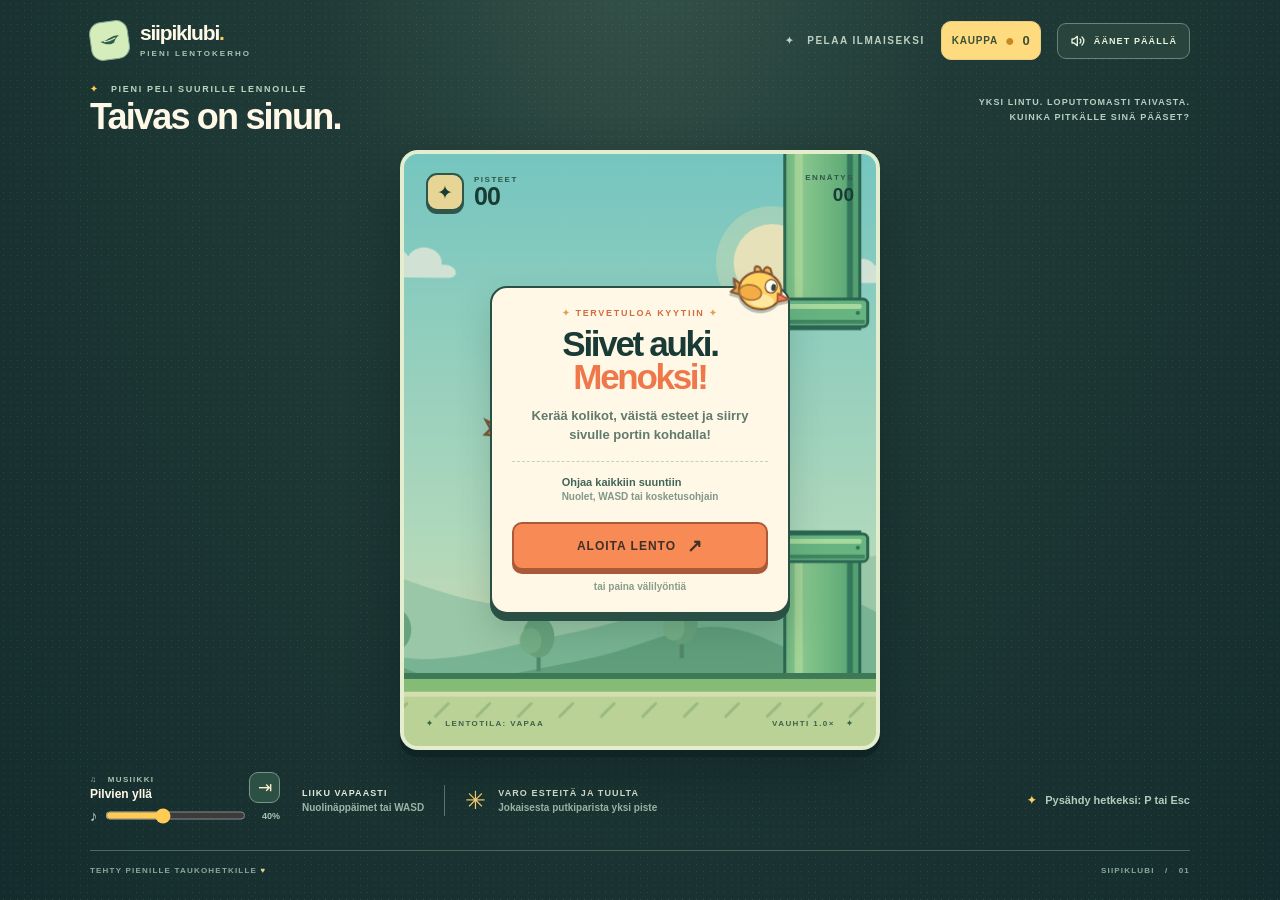
==== siipiklubi.html @ 1c4bbdc5 "Maksa kombobonus heti jokaisesta peräkkäisestä kolikosta" ====
<!doctype html>
<html lang="fi">
<head>
  <meta charset="utf-8">
  <meta name="viewport" content="width=device-width, initial-scale=1, viewport-fit=cover">
  <meta name="theme-color" content="#172b31">
  <title>Siipiklubi – pieni peli suurille lennoille</title>
  <style>
    :root {
      color-scheme: dark;
      --ink: #193a35;
      --cream: #fff8e7;
      --muted: #a7bdb2;
      --yellow: #ffcb55;
      --orange: #f67849;
    }

    * { box-sizing: border-box; }
    [hidden] { display: none !important; }
    html { min-height: 100%; }
    body {
      margin: 0;
      min-height: 100vh;
      background: radial-gradient(ellipse at 50% -10%, #36534a 0, #203b37 36%, #142c2d 100%);
      color: var(--cream);
      font-family: "Trebuchet MS", "Arial Rounded MT Bold", Arial, sans-serif;
      -webkit-font-smoothing: antialiased;
    }
    body::before {
      content: "";
      position: fixed;
      inset: 0;
      pointer-events: none;
      opacity: .1;
      background-image: radial-gradient(#e7ffe7 0.65px, transparent 0.65px);
      background-size: 7px 7px;
    }
    button { font: inherit; }
    button:focus-visible { outline: 3px solid #fff6b7; outline-offset: 4px; }
    .app {
      position: relative;
      width: min(1100px, calc(100% - 48px), calc((100vh - 225px) * 1.8333));
      min-width: min(100% - 48px, 600px);
      margin: 0 auto;
      padding: 21px 0 22px;
    }
    .topbar, .brand, .top-actions, .intro, .footer, .how, .how-item { display: flex; align-items: center; }
    .topbar { justify-content: space-between; }
    .brand { gap: 11px; padding: 0; border: 0; background: transparent; color: inherit; text-align: left; cursor: pointer; }
    .brand-mark {
      display: grid;
      place-items: center;
      width: 39px;
      height: 39px;
      border: 1px solid #82a794;
      border-radius: 12px;
      background: #d4edba;
      color: var(--ink);
      transform: rotate(-8deg);
    }
    .brand-mark svg { width: 26px; height: 26px; transform: rotate(8deg); }
    .brand-name { font-size: 21px; font-weight: 900; letter-spacing: -1.2px; line-height: .9; }
    .brand-name b { color: var(--yellow); }
    .brand-sub { display: block; margin-top: 5px; color: #a6c4b3; font-size: 8px; letter-spacing: 2px; font-weight: 800; }
    .top-actions { gap: 16px; }
    .edition { color: #bed0c2; font-size: 10px; font-weight: 800; letter-spacing: 1.5px; }
    .shop-button { display: flex; align-items: center; gap: 7px; min-height: 39px; padding: 8px 10px; border: 1px solid #e8ce80; border-radius: 10px; background: #ffdb7f; color: #3c5137; cursor: pointer; font-size: 10px; font-weight: 900; letter-spacing: .8px; }
    .shop-button:hover { background: #ffebac; }
    .coin-mark { color: #c88624; font-size: 16px; line-height: 1; }
    .shop-button strong { font-size: 13px; letter-spacing: 0; }
    .sound-button {
      display: flex;
      align-items: center;
      gap: 8px;
      padding: 9px 12px;
      border: 1px solid #66847a;
      border-radius: 9px;
      background: #29443d;
      color: #e9f3df;
      cursor: pointer;
      font-size: 9px;
      font-weight: 900;
      letter-spacing: 1.1px;
    }
    .sound-button:hover { background: #36564a; }
    .sound-button svg { width: 16px; height: 16px; }
    .intro { justify-content: space-between; gap: 20px; margin: 24px 0 15px; }
    .eyebrow, .intro-note, .hud-label, .stage-stamp, .panel-kicker, .how-label, .footer, .touch-label {
      font-size: 9px;
      font-weight: 900;
      letter-spacing: 1.7px;
      text-transform: uppercase;
    }
    .eyebrow { margin: 0 0 5px; color: #bad5bd; }
    .eyebrow span { margin-right: 7px; color: var(--yellow); }
    h1 { margin: 0; font-size: clamp(25px, 3vw, 36px); line-height: 1; letter-spacing: -1.8px; }
    .intro-note { margin: 0; color: #b7cec0; text-align: right; line-height: 1.6; letter-spacing: 1.1px; }
    .stage {
      position: relative;
      width: 100%;
      aspect-ratio: 11 / 6;
      overflow: hidden;
      border: 4px solid #e5edcf;
      border-radius: 18px;
      background: #a5e4d4;
      box-shadow: 0 7px 0 #0f2525, 0 23px 50px #091c1b77;
      isolation: isolate;
    }
    canvas { display: block; width: 100%; height: 100%; }
    .hud { position: absolute; inset: 0 0 auto; display: flex; align-items: flex-start; justify-content: space-between; padding: 19px 22px; pointer-events: none; }
    .score-block { display: flex; align-items: center; gap: 10px; color: var(--ink); }
    .score-icon { display: grid; place-items: center; width: 38px; height: 38px; border: 2px solid #31584c; border-radius: 11px; background: #ffe6a0; box-shadow: 0 3px 0 #31584c; font-size: 19px; }
    .hud-label { display: block; color: #31584c; font-size: 8px; letter-spacing: 1.5px; }
    .score-number { display: block; font-size: 25px; font-weight: 900; line-height: 1; letter-spacing: -1px; }
    .hud-right { display: flex; align-items: flex-start; gap: 16px; }
    .wind-badge, .gate-badge { position: absolute; top: 22px; left: 50%; transform: translateX(-50%); padding: 8px 11px; border: 2px solid #579889; border-radius: 9px; background: #e6f8e9ed; color: #285e58; font-size: 10px; font-weight: 900; letter-spacing: 1px; white-space: nowrap; pointer-events: none; }
    .gate-badge { border-color: #a87b39; background: #fff0c8f2; color: #7e4d28; }
    .wind-badge.warning { border-color: #b77038; background: #fff0c8f2; color: #7e4d28; }
    .best-block { text-align: right; color: var(--ink); }
    .best-number { display: block; margin-top: 3px; font-size: 19px; font-weight: 900; line-height: 1; }
    .pause-button {
      width: 37px; height: 37px; border: 2px solid #31584c; border-radius: 10px;
      background: #fff8df; color: var(--ink); cursor: pointer; pointer-events: auto;
      box-shadow: 0 3px 0 #31584c; font-size: 15px; font-weight: 900; line-height: 1;
    }
    .pause-button:hover { background: #ffe7a1; }
    .menu-button { width: auto; padding: 0 7px; font-size: 9px; letter-spacing: .4px; }
    .panel-menu { margin-top: 10px; padding: 7px 12px; border: 1px solid #a5bda7; border-radius: 8px; background: #e9f0da; color: #31584c; cursor: pointer; font-size: 10px; font-weight: 900; }
    .stage-stamp { position: absolute; bottom: 18px; left: 22px; color: #42664b; font-size: 8px; letter-spacing: 1.4px; pointer-events: none; }
    .stage-stamp.right { right: 22px; left: auto; }
    .combo-badge { position: absolute; bottom: 40px; left: 14px; padding: 6px 9px; border: 1px solid #b78430; border-radius: 8px; background: #fff1bdeF; color: #71501f; font-size: 10px; font-weight: 900; letter-spacing: .4px; pointer-events: none; }
    .overlay { position: absolute; inset: 0; display: grid; place-items: center; padding: 16px; background: #214a3c1c; }
    .panel {
      position: relative;
      width: min(355px, 100%);
      padding: 25px 28px 22px;
      border: 2px solid #2a5045;
      border-radius: 17px;
      background: var(--cream);
      color: var(--ink);
      box-shadow: 0 7px 0 #2a5045, 0 18px 35px #254c3b38;
      text-align: center;
    }
    .panel-bird { position: absolute; top: -29px; right: -8px; width: 68px; height: 62px; transform: rotate(9deg); filter: drop-shadow(0 3px 0 #2a504555); pointer-events: none; }
    .panel-kicker { color: #d46c40; font-size: 9px; }
    .panel-kicker::before, .panel-kicker::after { content: " ✦ "; color: #dfa44a; }
    .panel h2 { margin: 9px 0 8px; font-size: 39px; font-weight: 900; line-height: .95; letter-spacing: -2.3px; }
    .panel h2 em { color: #ef784b; font-style: normal; }
    .panel p { max-width: 255px; margin: 12px auto 16px; color: #607b6d; font-size: 13px; font-weight: 700; line-height: 1.5; }
    .instruction { display: flex; align-items: center; justify-content: center; gap: 12px; margin: 0 0 17px; padding: 13px 0 0; border-top: 1px dashed #c5d3bb; text-align: left; }
    .instruction-keys { display: grid; grid-template-columns: repeat(3, 23px); grid-template-rows: repeat(2, 22px); gap: 3px; }
    .instruction-keys span, .key { display: grid; place-items: center; border: 1px solid #b8c9ad; border-radius: 5px; background: #e9f0da; color: #305349; font-weight: 900; box-shadow: 0 2px 0 #b5c8ac; }
    .instruction-keys span { font-size: 14px; }
    .instruction-keys .up { grid-column: 2; }
    .instruction-keys .left { grid-column: 1; grid-row: 2; }
    .instruction-keys .down { grid-column: 2; grid-row: 2; }
    .instruction-keys .right { grid-column: 3; grid-row: 2; }
    .instruction-text { color: #426558; font-size: 11px; font-weight: 900; line-height: 1.45; }
    .instruction-text small { display: block; color: #81988a; font-size: 10px; font-weight: 700; }
    .primary {
      display: flex; justify-content: center; align-items: center; gap: 11px;
      width: 100%; min-height: 48px; border: 2px solid #ac5939; border-radius: 10px;
      background: #f78a55; color: #3d3229; box-shadow: 0 4px 0 #ac5939;
      cursor: pointer; font-size: 12px; font-weight: 900; letter-spacing: 1px;
    }
    .primary:hover { background: #ff9d67; transform: translateY(-1px); }
    .primary:active { transform: translateY(3px); box-shadow: 0 1px 0 #ac5939; }
    .primary span { font-size: 18px; line-height: .8; }
    .panel-hint { display: block; margin-top: 11px; color: #8b9c8a; font-size: 10px; font-weight: 800; }
    .result-row { display: flex; margin: 16px 0 18px; padding: 13px 0; border-top: 1px dashed #c5d3bb; border-bottom: 1px dashed #c5d3bb; }
    .result-row > div { flex: 1; }
    .result-row > div + div { border-left: 1px solid #dce5d1; }
    .result-row small { display: block; color: #849989; font-size: 9px; font-weight: 900; letter-spacing: 1.2px; }
    .result-row strong { display: block; margin-top: 3px; font-size: 28px; line-height: 1; }
    .below-game { display: flex; align-items: center; gap: 22px; margin-top: 22px; }
    .music-box { flex: 0 0 190px; min-width: 0; color: #e3ead8; }
    .music-line { display: flex; align-items: center; gap: 7px; }
    .track-info { min-width: 0; flex: 1; }
    .track-info small { display: block; color: #a9c3b1; font-size: 8px; font-weight: 900; letter-spacing: 1.3px; }
    .track-info strong { display: block; margin-top: 3px; overflow: hidden; color: #fff8e7; font-size: 12px; font-weight: 900; text-overflow: ellipsis; white-space: nowrap; }
    .next-track { flex: 0 0 31px; width: 31px; height: 31px; border: 1px solid #789687; border-radius: 9px; background: #2d5044; color: #f6efce; cursor: pointer; font-size: 17px; }
    .next-track:hover { background: #426a56; }
    .volume-row { display: flex; align-items: center; gap: 7px; color: #c5d9c5; }
    .volume-row span { font-size: 15px; }
    .volume-row input { min-width: 0; width: 100%; height: 25px; margin: 0; accent-color: #ffcb55; cursor: pointer; }
    .volume-row output { min-width: 27px; color: #a9c3b1; font-size: 9px; font-weight: 900; text-align: right; }
    .how { flex: 1; min-width: 0; justify-content: space-between; gap: 20px; margin-top: 0; }
    .how-item { gap: 12px; }
    .key-group { display: flex; gap: 3px; }
    .key { width: 25px; height: 25px; font-size: 14px; }
    .how-label { color: #e3ead8; font-size: 9px; letter-spacing: 1.1px; }
    .how-label small { display: block; margin-top: 4px; color: #9db7a8; font-size: 10px; font-weight: 700; letter-spacing: 0; text-transform: none; }
    .how-divider { height: 31px; width: 1px; background: #607a6e; }
    .tip { margin-left: auto; color: #b3ccba; font-size: 11px; font-weight: 700; }
    .tip span { color: #ffcf68; }
    .touch-controls { display: none; }
    .footer { justify-content: space-between; margin-top: 22px; padding-top: 15px; border-top: 1px solid #4d695e; color: #8ba99a; font-size: 8px; letter-spacing: 1.2px; }
    .footer b { color: #e8d290; }
    .shop-modal { position: fixed; z-index: 20; inset: 0; display: grid; place-items: center; padding: 12px; background: #102b28c9; }
    .shop-dialog { display: flex; flex-direction: column; width: min(720px, 100%); max-height: min(88dvh, 760px); overflow: hidden; border: 2px solid #31584c; border-radius: 20px; background: var(--cream); color: var(--ink); box-shadow: 0 8px 0 #193a35, 0 25px 65px #071b1a88; }
    .shop-header { display: flex; align-items: center; justify-content: space-between; gap: 12px; padding: 19px 22px 14px; border-bottom: 1px dashed #c6d4bd; }
    .shop-header small, .shop-heading small { display: block; color: #c26c45; font-size: 9px; font-weight: 900; letter-spacing: 1.4px; }
    .shop-header h2 { margin: 4px 0 0; font-size: 29px; line-height: 1; letter-spacing: -1.4px; }
    .shop-header-actions { display: flex; align-items: center; gap: 9px; }
    .shop-balance { padding: 8px 10px; border: 1px solid #e4cb88; border-radius: 9px; background: #fff0bf; font-size: 13px; font-weight: 900; white-space: nowrap; }
    .shop-close { width: 38px; height: 38px; border: 1px solid #b6cab5; border-radius: 10px; background: #e7efdd; color: #31584c; cursor: pointer; font-size: 23px; font-weight: 900; line-height: 1; }
    .shop-content { overflow-y: auto; padding: 15px 22px 22px; overscroll-behavior: contain; }
    .shop-intro { margin: 0 0 15px; color: #657d6e; font-size: 12px; font-weight: 700; line-height: 1.45; }
    .shop-feedback { margin: 0 0 10px; padding: 8px 10px; border-radius: 8px; background: #ddf0d6; color: #37694d; font-size: 11px; font-weight: 900; }
    .shop-heading { margin: 17px 0 9px; }
    .shop-heading h3 { margin: 3px 0 0; font-size: 18px; letter-spacing: -.5px; }
    .shop-grid { display: grid; grid-template-columns: repeat(3, minmax(0, 1fr)); gap: 10px; }
    .shop-item { display: flex; flex-direction: column; align-items: stretch; gap: 7px; min-width: 0; padding: 11px; border: 1px solid #d0dec9; border-radius: 12px; background: #f1f5e8; }
    .item-head { display: flex; align-items: center; gap: 8px; min-height: 38px; }
    .item-swatch { display: grid; place-items: center; flex: 0 0 36px; width: 36px; height: 36px; border: 2px solid #795d42; border-radius: 50%; color: #735032; font-size: 18px; font-weight: 900; }
    .item-name { font-size: 12px; font-weight: 900; line-height: 1.2; }
    .item-description { flex: 1; margin: 0; color: #718879; font-size: 10px; font-weight: 700; line-height: 1.35; }
    .item-button { min-height: 34px; padding: 6px; border: 1px solid #b87045; border-radius: 8px; background: #f9a36c; color: #4c3b2d; cursor: pointer; font-size: 10px; font-weight: 900; letter-spacing: .4px; }
    .item-button:hover:not(:disabled) { background: #ffb986; }
    .item-button:disabled { border-color: #ccd9c7; background: #e3eadc; color: #839487; cursor: default; }
    @media (max-width: 550px) {
      .top-actions { gap: 7px; }
      .shop-header { padding: 15px 15px 12px; }
      .shop-header h2 { font-size: 24px; }
      .shop-content { padding: 13px 15px 18px; }
      .shop-grid { grid-template-columns: repeat(2, minmax(0, 1fr)); }
    }
    @media (max-width: 430px) {
      .sound-button { padding: 9px; }
      .sound-button span { display: none; }
    }
    @media (max-width: 1050px), (max-height: 800px) {
      .how { justify-content: flex-start; }
      .how-divider, .how-item.task, .tip { display: none; }
    }
    @media (min-width: 701px) {
      .stage { width: min(100%, 480px, max(300px, calc((100dvh - 190px) * .8))); aspect-ratio: 4 / 5; margin-inline: auto; }
      .wind-badge, .gate-badge { top: 65px; }
      .panel { width: min(300px, 100%); padding: 20px; }
      .panel h2 { font-size: 35px; }
    }
    @media (max-width: 700px) {
      .app { width: min(100% - 28px, 520px); min-width: 0; padding-top: 15px; }
      .brand-name { font-size: 19px; }
      .edition { display: none; }
      .intro { margin: 21px 0 13px; }
      .intro-note { display: none; }
      h1 { font-size: 27px; }
      .stage { aspect-ratio: 4 / 5; border-width: 3px; border-radius: 15px; }
      .hud { padding: 15px; }
      .hud-right { gap: 5px; }
      .wind-badge, .gate-badge { top: 65px; }
      .stage-stamp { bottom: 14px; left: 14px; font-size: 7px; }
      .stage-stamp.right { right: 14px; }
      .panel { width: min(300px, 100%); padding: 20px 20px 19px; }
      .panel h2 { font-size: 35px; }
      .panel p { margin: 10px auto 12px; }
      .instruction { margin-bottom: 14px; padding-top: 10px; }
      .how { gap: 10px; }
      .how-divider, .tip, .how-item.task { display: none; }
      .footer { margin-top: 20px; }
    }
    @media (pointer: coarse) {
      .how { display: none; }
      .below-game { align-items: flex-start; justify-content: space-between; gap: 10px; }
      .music-box { flex: 0 1 190px; }
      .touch-controls { display: flex; flex: 0 0 auto; }
      .dpad { flex: 0 0 auto; display: grid; grid-template-columns: repeat(3, 72px); grid-template-rows: repeat(2, 70px); gap: 6px; }
      .dpad button { border: 2px solid #9ab4a1; border-radius: 14px; background: #d8eccd; color: #23483e; box-shadow: 0 4px 0 #6c8f78; font-size: 30px; font-weight: 900; touch-action: none; user-select: none; -webkit-user-select: none; -webkit-tap-highlight-color: transparent; }
      .dpad button:active, .dpad button.pressed { background: #ffda7c; transform: translateY(2px); box-shadow: 0 1px 0 #6c8f78; }
      .dpad .up { grid-column: 2; }
      .dpad .left { grid-column: 1; grid-row: 2; }
      .dpad .down { grid-column: 2; grid-row: 2; }
      .dpad .right { grid-column: 3; grid-row: 2; }
    }
    @media (max-width: 360px) {
      .brand { gap: 7px; }
      .brand-mark { flex: 0 0 34px; width: 34px; height: 34px; }
      .brand-sub { font-size: 7px; letter-spacing: 1.2px; }
      .shop-button { gap: 5px; padding: 7px; }
      .panel { padding: 14px 18px 15px; }
      .panel-bird { display: none; }
      .below-game { width: min(calc(100vw - 28px), 520px); align-self: center; gap: 6px; }
      .music-box { position: relative; z-index: 1; flex: 0 0 120px; margin-right: -66px; }
      .volume-row output { display: none; }
      .panel h2 { font-size: 30px; }
      .panel p { font-size: 12px; }
      .panel-hint { margin-top: 8px; }
      .primary { min-height: 41px; }
    }
    @media (min-width: 361px) and (max-width: 430px) {
      .below-game { gap: 6px; }
      .music-box { position: relative; z-index: 1; flex: 0 0 145px; margin-right: -66px; }
      .volume-row output { display: none; }
    }
    @media (max-width: 700px) {
      .app { display: flex; flex-direction: column; min-height: 100dvh; padding-bottom: max(10px, env(safe-area-inset-bottom)); }
      main { display: flex; flex: 1; flex-direction: column; }
      .below-game { margin-top: auto; padding-top: 16px; }
      .footer { display: none; }
    }
    @media (max-width: 700px) and (max-height: 700px) {
      .app { width: min(calc(100% - 28px), 520px, calc((100dvh - 225px) * .8)); padding-top: 8px; }
      .intro { display: none; }
      .stage { margin-top: 10px; }
      .below-game { margin-top: auto; padding-top: 8px; }
    }
    @media (max-width: 700px) and (orientation: portrait) {
      .app { width: min(calc(100% - 28px), 520px); min-height: 100svh; padding-bottom: calc(24px + env(safe-area-inset-bottom, 0px)); }
      .stage { width: min(100%, calc((100svh - 300px - env(safe-area-inset-bottom, 0px)) * .8)); align-self: center; flex-shrink: 0; }
    }
    @media (max-width: 700px) and (max-height: 700px) and (orientation: portrait) {
      .stage { width: min(100%, calc((100svh - 240px - env(safe-area-inset-bottom, 0px)) * .8)); }
    }
    @media (max-width: 700px) and (max-height: 650px) and (orientation: portrait) {
      .hud { padding: 10px; }
      .score-icon { display: none; }
    }
    @media (max-width: 700px) and (max-height: 600px) and (orientation: portrait) {
      .overlay { padding: 4px; }
      .panel { max-height: 100%; overflow-y: auto; }
    }
    @media (max-width: 700px) and (orientation: portrait) and (pointer: coarse) {
      .stage { width: min(100%, calc((100svh - 310px - env(safe-area-inset-bottom, 0px)) * .8)); }
      .below-game { position: relative; width: 100%; }
      .music-box { position: absolute; top: 16px; left: 0; width: min(120px, 37%); margin: 0; }
      .touch-controls { width: 100%; }
      .dpad { width: 100%; justify-content: space-between; row-gap: 10px; }
    }
    @media (max-width: 700px) and (max-height: 700px) and (orientation: portrait) and (pointer: coarse) {
      .stage { width: min(100%, calc((100svh - 250px - env(safe-area-inset-bottom, 0px)) * .8)); }
      .music-box { top: 8px; }
    }
    @media (pointer: fine) and (hover: hover) {
      .instruction-keys, .key-group { display: none; }
    }
    @media (orientation: landscape) and (max-height: 500px) and (max-width: 950px) and (pointer: coarse) {
      .app { display: flex; flex-direction: column; width: calc(100% - 24px); min-width: 0; min-height: 100dvh; height: 100dvh; padding: 8px 0; }
      .topbar { flex: 0 0 39px; }
      .intro, .how, .footer { display: none; }
      main { display: flex; flex: 1; flex-direction: row; align-items: center; gap: 12px; min-height: 0; }
      .stage { flex: 0 1 auto; width: min(calc(100% - 252px), calc((100dvh - 65px) * 1.8333)); aspect-ratio: 11 / 6; margin: 0; }
      .below-game { display: flex; flex: 0 0 240px; flex-direction: column; align-self: stretch; justify-content: flex-end; gap: 6px; width: 240px; margin: 0; padding: 0; }
      .music-box { flex: 0 0 auto; width: 100%; margin: 0; }
      .touch-controls { align-self: flex-end; }
      .dpad { column-gap: 12px; row-gap: 10px; }
      .wind-badge, .gate-badge { top: 55px; }
      .overlay { padding: 4px; }
      .panel { width: min(300px, 100%); padding: 8px 14px; }
      .panel-bird, .panel .instruction, .panel-hint { display: none; }
      .panel h2 { margin: 5px 0; font-size: 24px; line-height: 1.05; letter-spacing: -1px; }
      .panel h2 br { display: none; }
      .panel h2 em::before { content: " "; white-space: pre; }
      .panel p { margin: 5px auto 8px; font-size: 11px; }
      .primary { min-height: 38px; }
      #overPanel p { display: none; }
      .result-row { margin: 2px 0 4px; padding: 3px 0; }
      .result-row strong { font-size: 20px; }
    }
  </style>
</head>
<body>
  <div class="app">
    <header class="topbar">
      <button class="brand" id="homeButton" type="button" aria-label="Siipiklubi – siirry aloitusnäyttöön">
        <span class="brand-mark" aria-hidden="true">
          <svg viewBox="0 0 32 32" fill="none"><path d="M4 17c8.5.3 11-7.8 23-8-3.9 2.7-5 5.6-5.9 8.8-4.2 3.2-10 3.3-17.1-.8Z" fill="#315d4c"/><path d="M9 16.9c4.7-.2 8.3-1.8 12.9-4.4" stroke="#D4EDBA" stroke-width="1.5" stroke-linecap="round"/></svg>
        </span>
        <span><span class="brand-name">siipiklubi<b>.</b></span><span class="brand-sub">PIENI LENTOKERHO</span></span>
      </button>
      <div class="top-actions">
        <span class="edition">✦ &nbsp; PELAA ILMAISEKSI</span>
        <button class="shop-button" id="openShop" type="button" aria-label="Avaa kauppa, kolikoita 0">KAUPPA <span class="coin-mark" aria-hidden="true">●</span><strong id="coinTotal">0</strong></button>
        <button class="sound-button" id="soundButton" type="button" aria-pressed="true" aria-label="Mykistä äänet">
          <svg id="soundIcon" viewBox="0 0 24 24" fill="none" stroke="currentColor" stroke-width="2" stroke-linecap="round" stroke-linejoin="round" aria-hidden="true"><path d="M11 5 6 9H3v6h3l5 4V5Z"/><path d="M15 9a4 4 0 0 1 0 6M18 6a8 8 0 0 1 0 12"/></svg>
          <span id="soundText">ÄÄNET PÄÄLLÄ</span>
        </button>
      </div>
    </header>

    <main>
      <div class="intro">
        <div><p class="eyebrow"><span>✦</span> PIENI PELI SUURILLE LENNOILLE</p><h1>Taivas on sinun.</h1></div>
        <p class="intro-note">YKSI LINTU. LOPUTTOMASTI TAIVASTA.<br>KUINKA PITKÄLLE SINÄ PÄÄSET?</p>
      </div>

      <section class="stage" id="stage" aria-label="Siipiklubin pelialue">
        <canvas id="game" role="img" aria-label="Lintu lentää pilvien keskellä ja väistää vihreitä putkia."></canvas>
        <div class="hud">
          <div class="score-block"><span class="score-icon" aria-hidden="true">✦</span><span><span class="hud-label">PISTEET</span><strong class="score-number" id="score">00</strong></span></div>
          <div class="hud-right"><div class="best-block"><span class="hud-label">ENNÄTYS</span><strong class="best-number" id="best">00</strong></div><button id="menuButton" class="pause-button menu-button" type="button" aria-label="Palaa aloitusnäyttöön" hidden>MENU</button><button id="pauseButton" class="pause-button" type="button" aria-label="Keskeytä peli" title="Keskeytä peli (P tai Esc)" hidden>Ⅱ</button></div>
        </div>
        <div class="wind-badge" id="windBadge" hidden>☁ TUULI ←</div>
        <div class="gate-badge" id="gateBadge" hidden>SIIRRY AUKKOON →</div>
        <div class="combo-badge" id="comboBadge" hidden>✦ KOMBO 0</div>
        <div class="stage-stamp">✦ &nbsp; LENTOTILA: VAPAA</div><div class="stage-stamp right">VAUHTI <span id="speedLabel">1.0×</span> &nbsp; ✦</div>

        <div class="overlay" id="overlay">
          <div class="panel" id="readyPanel">
            <svg class="panel-bird" viewBox="0 0 80 70" aria-hidden="true">
              <path d="M19 35 5 27l4 10-5 6 17 2" fill="#e7a33b" stroke="#845638" stroke-width="2.5" stroke-linejoin="round"/>
              <path d="M29 17q-4-11 4-8l5 6q1-11 8-6l4 9" fill="#f2b847" stroke="#845638" stroke-width="2.5" stroke-linejoin="round"/>
              <ellipse cx="38" cy="36" rx="25" ry="22" fill="#ffd15f" stroke="#845638" stroke-width="2.5"/>
              <ellipse cx="40" cy="47" rx="16" ry="8" fill="#ffe7a0"/>
              <ellipse cx="27" cy="40" rx="13" ry="9" fill="#f5ac45" stroke="#a97539" stroke-width="2"/>
              <ellipse cx="50" cy="29" rx="7" ry="8" fill="#fffdf0" stroke="#845638" stroke-width="1.5"/>
              <ellipse cx="53" cy="30" rx="2.8" ry="4" fill="#30473a"/>
              <path d="m59 36 14 5-13 5Z" fill="#f47a4b" stroke="#a95537" stroke-width="2" stroke-linejoin="round"/>
            </svg>
            <div class="panel-kicker">TERVETULOA KYYTIIN</div>
            <h2>Siivet auki.<br><em>Menoksi!</em></h2>
            <p>Kerää kolikot, väistä esteet ja siirry sivulle portin kohdalla!</p>
            <div class="instruction">
              <div class="instruction-keys" aria-hidden="true"><span class="up">↑</span><span class="left">←</span><span class="down">↓</span><span class="right">→</span></div>
              <div class="instruction-text">Ohjaa kaikkiin suuntiin<small>Nuolet, WASD tai kosketusohjain</small></div>
            </div>
            <button class="primary" id="startButton" type="button">ALOITA LENTO <span>↗</span></button>
            <small class="panel-hint">tai paina välilyöntiä</small>
          </div>
          <div class="panel" id="pausePanel" hidden>
            <div class="panel-kicker">PIENI HENGÄHDYSTAUKO</div>
            <h2>Lento<br><em>tauolla.</em></h2>
            <p>Maisemat odottavat juuri siinä, mihin jäit.</p>
            <button class="primary" id="resumeButton" type="button">JATKA LENTOA <span>↗</span></button>
            <button class="panel-menu" type="button">MENU</button>
            <small class="panel-hint">P tai Esc jatkaa myös</small>
          </div>
          <div class="panel" id="overPanel" hidden>
            <div class="panel-kicker" id="resultKicker">HIENO LENTO</div>
            <h2><span id="resultTitle">Taivas</span><br><em id="resultAccent">odottaa!</em></h2>
            <p id="resultMessage">Jokainen lento vie sinua vähän pidemmälle.</p>
            <div class="result-row"><div><small>PISTEET</small><strong id="finalScore">00</strong></div><div><small>ENNÄTYS</small><strong id="finalBest">00</strong></div></div>
            <button class="primary" id="retryButton" type="button">LENNÄ UUDELLEEN <span>↗</span></button>
            <button class="panel-menu" type="button">MENU</button>
            <small class="panel-hint">tai paina välilyöntiä</small>
          </div>
        </div>
      </section>

      <div class="below-game">
        <div class="music-box" role="group" aria-label="Musiikki ja äänenvoimakkuus">
          <div class="music-line">
            <div class="track-info"><small>♫ &nbsp; MUSIIKKI</small><strong id="trackName" aria-live="polite">Pilvien yllä</strong></div>
            <button class="next-track" id="nextTrack" type="button" aria-label="Vaihda seuraavaan kappaleeseen" title="Seuraava kappale">⇥</button>
          </div>
          <div class="volume-row"><span aria-hidden="true">♪</span><input id="volume" type="range" min="0" max="100" value="40" aria-label="Äänenvoimakkuus"><output id="volumeValue" for="volume">40%</output></div>
          <audio id="musicPlayer" preload="metadata"></audio>
        </div>
        <div class="how" aria-label="Peliohjeet">
          <div class="how-item"><div class="key-group" aria-hidden="true"><span class="key">←</span><span class="key">↑</span><span class="key">↓</span><span class="key">→</span></div><div class="how-label">LIIKU VAPAASTI<small>Nuolinäppäimet tai WASD</small></div></div>
          <div class="how-divider"></div>
          <div class="how-item task"><span style="font-size:25px;color:#ffd273" aria-hidden="true">✳</span><div class="how-label">VARO ESTEITÄ JA TUULTA<small>Jokaisesta putkiparista yksi piste</small></div></div>
          <div class="tip"><span>✦</span> &nbsp; Pysähdy hetkeksi: P tai Esc</div>
        </div>
        <div class="touch-controls" aria-label="Kosketusohjaus">
          <div class="dpad">
            <button class="up" data-direction="up" type="button" aria-label="Ylös">↑</button>
            <button class="left" data-direction="left" type="button" aria-label="Taakse">←</button>
            <button class="down" data-direction="down" type="button" aria-label="Alas">↓</button>
            <button class="right" data-direction="right" type="button" aria-label="Eteen">→</button>
          </div>
        </div>
      </div>
    </main>
    <footer class="footer"><span>TEHTY PIENILLE TAUKOHETKILLE <b>♥</b></span><span>SIIPIKLUBI &nbsp; / &nbsp; 01</span></footer>
    <div id="announcement" aria-live="polite" style="position:absolute;width:1px;height:1px;overflow:hidden;clip-path:inset(50%);"></div>
  </div>

  <div class="shop-modal" id="shopModal" hidden>
    <section class="shop-dialog" role="dialog" aria-modal="true" aria-labelledby="shopTitle" aria-describedby="shopIntro">
      <div class="shop-header">
        <div><small>✦ &nbsp; PIENI LENTOPUOTI</small><h2 id="shopTitle">Siipiklubi-kauppa</h2></div>
        <div class="shop-header-actions"><div class="shop-balance"><span class="coin-mark" aria-hidden="true">●</span> <span id="shopBalance">0</span></div><button class="shop-close" id="closeShop" type="button" aria-label="Sulje kauppa">×</button></div>
      </div>
      <div class="shop-content">
        <p class="shop-intro" id="shopIntro">Kerää kolikot putkeen: toisesta kolikosta alkaen saat heti yhden bonuskolikon jokaisesta. Ansaitut bonukset säilyvät, vaikka kombo katkeaa. Harvinainen violetti kolikko on kolmen arvoinen. Asut ja asusteet muuttavat vain ulkonäköä.</p>
        <div class="shop-feedback" id="shopMessage" role="status" hidden></div>
        <div class="shop-heading"><small>LÖYDÄ OMA TYYLISI</small><h3>Värit ja erikoisasut</h3></div>
        <div class="shop-grid" id="skinItems"></div>
        <div class="shop-heading"><small>YHDISTELE VÄREIHIN</small><h3>Asusteet</h3></div>
        <div class="shop-grid" id="accessoryItems"></div>
        <div class="shop-heading"><small>PIENI APU MATKAAN</small><h3>Päivitykset</h3></div>
        <div class="shop-grid" id="upgradeItems"></div>
      </div>
    </section>
  </div>

  <script>
    (() => {
      'use strict';
      const canvas = document.getElementById('game');
      const ctx = canvas.getContext('2d');
      const stage = document.getElementById('stage');
      const overlay = document.getElementById('overlay');
      const panels = { ready: document.getElementById('readyPanel'), paused: document.getElementById('pausePanel'), over: document.getElementById('overPanel') };
      const scoreEl = document.getElementById('score');
      const bestEl = document.getElementById('best');
      const pauseButton = document.getElementById('pauseButton');
      const windBadge = document.getElementById('windBadge');
      const gateBadge = document.getElementById('gateBadge');
      const comboBadge = document.getElementById('comboBadge');
      const speedLabel = document.getElementById('speedLabel');
      const soundButton = document.getElementById('soundButton');
      const soundText = document.getElementById('soundText');
      const soundIcon = document.getElementById('soundIcon');
      const musicPlayer = document.getElementById('musicPlayer');
      const trackName = document.getElementById('trackName');
      const volumeSlider = document.getElementById('volume');
      const volumeValue = document.getElementById('volumeValue');
      const announcement = document.getElementById('announcement');
      const HEIGHT = 600;
      const GROUND = 526;
      const PIPE_WIDTH = 92;
      const BIRD_RADIUS = 19;
      const LEFT_FLIGHT_LIMIT = BIRD_RADIUS + 5;
      const STORAGE_KEY = 'siipiklubi-best';
      const SHOP_STORAGE_KEY = 'siipiklubi-shop-v1';
      const reducedMotionPreference = window.matchMedia('(prefers-reduced-motion: reduce)');
      let width = 1100;
      let state = 'ready';
      let score = 0;
      let coinCombo = 0;
      let best = 0;
      let soundOn = true;
      let masterVolume = .4;
      let lastVolume = .4;
      let soundContext;
      let trackIndex = 0;
      let resultIndex = 0;
      let scenery = 0;
      let animTime = 0;
      let lastTime = 0;
      let lastGap = 275;
      let flightTime = 0;
      let nextPipeIndex = 0;
      let windRecoveryTime = 0;
      let windRecoveryPipes = 0;
      let wind = { active: false, pending: false, warning: false, warningRemaining: 0, remaining: 8, direction: 1, y: 278, elapsed: 0 };
      let gate = { phase: 'idle', nextScore: 4, lastDirection: -1, center: 0, gap: 130, y: -30, timer: 0 };
      let pipes = [];
      let bird = { x: 250, y: 280, vx: 0, vy: 0 };
      const keyboard = new Set();
      const touchPointers = new Map();
      const directionByCode = { ArrowUp: 'up', KeyW: 'up', ArrowDown: 'down', KeyS: 'down', ArrowLeft: 'left', KeyA: 'left', ArrowRight: 'right', KeyD: 'right' };
      const skins = [
        { id: 'sun', name: 'Aurinkolintu', price: 0, description: 'Iloinen alkuperäinen lentäjä.', body: '#ffd15f', belly: '#ffe7a0', wing: '#f5ac45', tail: '#e7a33b' },
        { id: 'berry', name: 'Vadelmapilvi', price: 3, description: 'Pehmeän vaaleanpunainen asu.', body: '#f59ca8', belly: '#ffe1d7', wing: '#e7798c', tail: '#d97080' },
        { id: 'mint', name: 'Minttusiipi', price: 6, description: 'Raikas mintunvihreä asu.', body: '#9de2bf', belly: '#e3fff0', wing: '#64c59f', tail: '#5ab894' },
        { id: 'night', name: 'Iltataivas', price: 10, description: 'Pehmeää sinistä iltataivasta.', body: '#b3baf4', belly: '#eeeaff', wing: '#8e9cdb', tail: '#7888ca' },
        { id: 'peach', name: 'Persikkapilvi', price: 4, description: 'Lämmin persikanoranssi väri.', body: '#ffbd92', belly: '#ffe8cb', wing: '#ef936e', tail: '#de8462' },
        { id: 'ocean', name: 'Merituuli', price: 7, description: 'Kirkkaan turkoosi lentäjä.', body: '#72cfe2', belly: '#d6f7f8', wing: '#4ba8c4', tail: '#418da9' },
        { id: 'lavender', name: 'Laventeli', price: 12, description: 'Pehmeä liila väri.', body: '#c9a7e7', belly: '#f4e5ff', wing: '#a57acb', tail: '#9365b9' },
        { id: 'snow', name: 'Lumipilvi', price: 18, description: 'Huurteisen valkoinen lentäjä.', body: '#edf7f2', belly: '#ffffff', wing: '#bfddd8', tail: '#a7ccc5' },
        { id: 'emerald', name: 'Smaragdilintu', price: 55, description: 'Harvinainen smaragdinvihreä väri.', body: '#4cad83', belly: '#bcefc8', wing: '#328e6c', tail: '#29775c' },
        { id: 'sparklepearl', name: 'Helmihohde', price: 18, description: 'Helmenvaalea asu, jonka pinta kimaltelee.', body: '#d9e8ed', belly: '#f8ffff', wing: '#aecbd3', tail: '#94b6c3', shimmer: true },
        { id: 'sparklerose', name: 'Ruusukimallus', price: 45, description: 'Kiiltelevä ruusukullan sävyinen asu.', body: '#eca0a5', belly: '#ffe6dc', wing: '#d47788', tail: '#bd6078', shimmer: true },
        { id: 'sparklestars', name: 'Tähtisäihke', price: 180, description: 'Todella harvinainen yönsininen, säihkyvä asu.', body: '#6269a9', belly: '#d5dcff', wing: '#494f8c', tail: '#3d4379', shimmer: true },
        { id: 'gold', name: 'Kultakruunu', price: 80, description: 'Harvinainen asu kultaisella kruunulla.', body: '#f7d558', belly: '#fff0ac', wing: '#e9a83c', tail: '#d99030', accessory: 'crown' },
        { id: 'rainbow', name: 'Sateenkaaritähti', price: 150, description: 'Todella harvinainen sateenkaariasu.', body: '#e5b0f2', belly: '#fff0ff', wing: '#b389d9', tail: '#e98eb0', accessory: 'rainbow' }
      ];
      const accessories = [
        { id: 'shades', slot: 'eyes', name: 'Aurinkolasit', price: 4, icon: '◉', description: 'Tyylikkäät arskat suojaavat taivaan häikäisyltä.' },
        { id: 'clubhat', slot: 'head', name: 'Siipiklubi-hattu', price: 5, icon: '✦', description: 'Vihreä klubihattu kaikille lentäjille. Korvaa kruunun käytössä ollessaan.' },
        { id: 'scarf', slot: 'neck', name: 'Lentäjän huivi', price: 6, icon: '≈', description: 'Punainen huivi hulmuaa mukana lennolla.' },
        { id: 'goggles', slot: 'eyes', name: 'Lentäjän lasit', price: 7, icon: '◌', description: 'Kuparireunaiset lentolasit korkeisiin lentoihin.' },
        { id: 'partyhat', slot: 'head', name: 'Juhlahattu', price: 8, icon: '▲', description: 'Värikäs hattu jokaiseen juhlalentoon.' },
        { id: 'bowtie', slot: 'neck', name: 'Rusetti', price: 9, icon: '✿', description: 'Sininen rusetti viimeistelee tyylin.' },
        { id: 'starhelmet', slot: 'head', name: 'Tähtikypärä', price: 65, icon: '★', description: 'Harvinainen violetti tähtikypärä.' }
      ];
      const upgrades = [
        { id: 'swift', name: 'Kevyet siivet', price: 5, icon: '↗', description: 'Ohjausnopeus kasvaa vain 8 %. Tuulta vastaan pääsee hitaasti.' },
        { id: 'magnet', name: 'Pikku magneetti', price: 8, icon: '✧', description: 'Kolikot tarttuvat hiukan kauempaa.' },
        { id: 'roomy', name: 'Väljemmät aukot', price: 7, icon: '↕', description: 'Uusien putkien aukot levenevät 20 ja porttien aukot 10 yksikköä.' },
        { id: 'lookout', name: 'Tarkka tähystäjä', price: 9, icon: '◉', description: 'Saat puoli sekuntia enemmän aikaa valmistautua porttiin.' },
        { id: 'breeze', name: 'Kevyt tuuliviiri', price: 12, icon: '☁', description: 'Tuulijakso lyhenee hieman, mutta tuuli pysyy yhtä vahvana.' }
      ];
      const tracks = [
        { name: 'Pilvien yllä', file: 'siipiklubi-aanet/pilvien-ylla.mp3' },
        { name: 'Taivaan tahtiin', file: 'siipiklubi-aanet/taivaan-tahtiin.mp3' },
        { name: 'Taivas kutsuu', file: 'siipiklubi-aanet/the-sky-called-my-name.mp3' },
        { name: 'Siivet kohti taivasta', file: 'siipiklubi-aanet/the-sky-called-my-name-2.mp3' }
      ];
      const resultCards = [
        { kicker: 'HIENOA MENOA', title: 'Upea', accent: 'lento!', message: 'Jokainen siivenisku vie sinua vähän pidemmälle.', record: 'Uusi ennätys! Siipesi kantavat huikean pitkälle.' },
        { kicker: 'KIPINÄ LÖYTYI', title: 'Taivas', accent: 'odottaa!', message: 'Seuraava seikkailu alkaa juuri siitä, mihin jäit.', record: 'Mikä huippulento! Rikottu ennätys näyttää tietä.' },
        { kicker: 'HYVÄ SINÄ', title: 'Siivet', accent: 'kantavat!', message: 'Rohkeat lentäjät löytävät aina uuden reitin.', record: 'Sinä teit sen! Uusi ennätys loistaa taivaalla.' },
        { kicker: 'LOISTAVAA', title: 'Aina', accent: 'eteenpäin!', message: 'Jokainen yritys on uusi mahdollisuus loistaa.', record: 'Ennätys uusiksi! Taitosi kasvavat joka lennolla.' },
        { kicker: 'SANKARILENTÄJÄ', title: 'Juuri', accent: 'noin!', message: 'Pienistä siiveniskuista syntyy suuria seikkailuja.', record: 'Mahtavaa menoa! Uusi ennätys on sinun.' },
        { kicker: 'JATKA SAMAAN MALLIIN', title: 'Hyvä', accent: 'sinä!', message: 'Pilvien takana odottaa vielä monta hienoa hetkeä.', record: 'Uusi ennätys! Tänään taivas on aivan sinun.' }
      ];
      const clamp = (n, min, max) => Math.max(min, Math.min(max, n));
      const formatScore = n => String(n).padStart(2, '0');
      function loadInventory() {
        const fallback = { coins: 0, owned: ['sun'], equipped: 'sun', upgrades: [], ownedAccessories: [], equippedAccessories: {} };
        try {
          const saved = JSON.parse(localStorage.getItem(SHOP_STORAGE_KEY) || 'null');
          if (!saved || typeof saved !== 'object') return fallback;
          const coinNumber = Number(saved.coins);
          const coins = Number.isFinite(coinNumber) ? clamp(Math.floor(coinNumber), 0, 1000000) : 0;
          const owned = ['sun', ...(Array.isArray(saved.owned) ? saved.owned.filter(id => skins.some(skin => skin.id === id && id !== 'sun')) : [])];
          const purchased = Array.isArray(saved.upgrades) ? saved.upgrades.filter(id => upgrades.some(upgrade => upgrade.id === id)) : [];
          const ownedAccessories = [...new Set(Array.isArray(saved.ownedAccessories) ? saved.ownedAccessories.filter(id => accessories.some(item => item.id === id)) : [])];
          const equippedAccessories = {};
          for (const item of accessories) {
            if (ownedAccessories.includes(item.id) && saved.equippedAccessories?.[item.slot] === item.id) equippedAccessories[item.slot] = item.id;
          }
          return { coins, owned: [...new Set(owned)], equipped: owned.includes(saved.equipped) ? saved.equipped : 'sun', upgrades: [...new Set(purchased)], ownedAccessories, equippedAccessories };
        } catch (_) { return fallback; }
      }
      let inventory = loadInventory();
      const shopModal = document.getElementById('shopModal');
      const openShopButton = document.getElementById('openShop');
      const closeShopButton = document.getElementById('closeShop');
      const shopMessage = document.getElementById('shopMessage');
      let resumeAfterShop = false;
      function saveInventory() {
        try { localStorage.setItem(SHOP_STORAGE_KEY, JSON.stringify(inventory)); } catch (_) { /* Purchases remain available for this session. */ }
      }
      function updateCoins() {
        document.getElementById('coinTotal').textContent = inventory.coins > 999 ? '999+' : inventory.coins;
        document.getElementById('shopBalance').textContent = inventory.coins;
        openShopButton.setAttribute('aria-label', `Avaa kauppa, kolikoita ${inventory.coins}`);
      }
      updateCoins();
      try { best = Math.max(0, Number.parseInt(localStorage.getItem(STORAGE_KEY), 10) || 0); } catch (_) { /* The game also works without storage. */ }
      bestEl.textContent = formatScore(best);

      function resize() {
        const rect = stage.getBoundingClientRect();
        const previousWidth = width;
        const cssWidth = Math.max(1, rect.width - stage.clientLeft * 2);
        const cssHeight = Math.max(1, rect.height - stage.clientTop * 2);
        width = Math.round(HEIGHT * cssWidth / cssHeight);
        if (state === 'playing' || state === 'paused' || state === 'over') {
          bird.x = clamp(bird.x * width / previousWidth, 30, width - 30);
          pipes.forEach(pipe => { pipe.x *= width / previousWidth; });
          if (gate.phase === 'warning' || gate.phase === 'sweep') gate.center = clamp(gate.center * width / previousWidth, gate.gap / 2, width - gate.gap / 2);
        } else {
          bird.x = width * .25;
          bird.y = 278;
        }
        const ratio = Math.min(window.devicePixelRatio || 1, 2);
        canvas.width = Math.round(width * ratio);
        canvas.height = Math.round(HEIGHT * ratio);
        ctx.setTransform(ratio, 0, 0, ratio, 0, 0);
      }
      window.addEventListener('resize', resize);
      resize();

      function playMusic() {
        if (!soundOn || masterVolume <= 0 || state !== 'playing') return;
        try {
          musicPlayer.volume = masterVolume;
          const playing = musicPlayer.play();
          if (playing && playing.catch) playing.catch(() => {});
        } catch (_) { /* Playback can be blocked until the next user gesture. */ }
      }
      function selectTrack(index) {
        musicPlayer.pause();
        trackIndex = (index + tracks.length) % tracks.length;
        trackName.textContent = tracks[trackIndex].name;
        trackName.title = tracks[trackIndex].name;
        musicPlayer.volume = masterVolume;
        musicPlayer.src = tracks[trackIndex].file;
        playMusic();
      }
      function syncSoundControls() {
        const value = soundOn ? Math.round(masterVolume * 100) : 0;
        musicPlayer.volume = soundOn ? masterVolume : 0;
        volumeSlider.value = value;
        volumeSlider.setAttribute('aria-valuetext', `${value} prosenttia`);
        volumeValue.value = `${value}%`;
        volumeValue.textContent = `${value}%`;
        soundText.textContent = soundOn ? 'ÄÄNET PÄÄLLÄ' : 'ÄÄNET POIS';
        soundButton.setAttribute('aria-pressed', String(soundOn));
        soundButton.setAttribute('aria-label', soundOn ? 'Mykistä äänet' : 'Laita äänet päälle');
        soundIcon.innerHTML = soundOn
          ? '<path d="M11 5 6 9H3v6h3l5 4V5Z"/><path d="M15 9a4 4 0 0 1 0 6M18 6a8 8 0 0 1 0 12"/>'
          : '<path d="M11 5 6 9H3v6h3l5 4V5Z"/><path d="m16 9 5 6m0-6-5 6"/>';
      }
      function tone(frequency, duration, type = 'sine', loudness = .045, delay = 0) {
        if (!soundOn || masterVolume <= 0) return;
        try {
          const AudioContext = window.AudioContext || window.webkitAudioContext;
          if (!AudioContext) return;
          if (!soundContext) soundContext = new AudioContext();
          if (soundContext.state === 'suspended') soundContext.resume().catch(() => {});
          const oscillator = soundContext.createOscillator();
          const gain = soundContext.createGain();
          const start = soundContext.currentTime + delay;
          oscillator.type = type;
          oscillator.frequency.setValueAtTime(frequency, start);
          gain.gain.setValueAtTime(.0001, start);
          gain.gain.exponentialRampToValueAtTime(Math.max(.0001, loudness * masterVolume), start + .012);
          gain.gain.exponentialRampToValueAtTime(.0001, start + duration);
          oscillator.connect(gain);
          gain.connect(soundContext.destination);
          oscillator.start(start);
          oscillator.stop(start + duration + .02);
        } catch (_) { /* Audio is optional. */ }
      }

      function clearInput() {
        keyboard.clear();
        touchPointers.clear();
        document.querySelectorAll('.dpad button').forEach(button => button.classList.remove('pressed'));
      }
      function showState(next) {
        state = next;
        overlay.hidden = next === 'playing';
        Object.entries(panels).forEach(([name, panel]) => { panel.hidden = name !== next; });
        pauseButton.hidden = next !== 'playing';
        document.getElementById('menuButton').hidden = next !== 'playing';
        windBadge.hidden = next !== 'playing' || (!wind.active && !wind.warning);
        gateBadge.hidden = next !== 'playing' || (gate.phase !== 'warning' && gate.phase !== 'sweep');
        comboBadge.hidden = next !== 'playing' || coinCombo === 0;
        if (next === 'playing') playMusic(); else musicPlayer.pause();
      }
      function makePipe(x, center, index) {
        const moving = index >= 2 && index % 3 === 2;
        const hazard = index >= 4 && index % 4 === 0 && !moving;
        const rareCoin = index % 16 === 13;
        return {
          x, center, baseCenter: center,
          gap: Math.max(154, 188 - score * 1.3) + (inventory.upgrades.includes('roomy') ? 20 : 0),
          moving, phase: Math.random() * Math.PI * 2,
          amplitude: Math.min(40, 26 + score * .5),
          hazard, coin: index % 3 === 0 && !moving && !hazard,
          coinOffset: Math.floor(index / 3) % 2 === 0 ? -40 : 40,
          skyCoinXOffset: rareCoin ? -100 : -70,
          skyCoinY: clamp(center + (rareCoin ? (index % 32 === 13 ? -105 : 105) : (Math.floor(index / 4) % 2 === 0 ? 65 : -65)), 75, GROUND - 75),
          coinCollected: false, coinMissed: false, skyCoin: index % 4 === 1, skyCoinRare: rareCoin, skyCoinCollected: false, skyCoinMissed: false, scored: false
        };
      }
      function startGame() {
        clearInput();
        score = 0;
        coinCombo = 0;
        scoreEl.textContent = formatScore(score);
        bird = { x: Math.max(75, width * .24), y: 278, vx: 0, vy: 0 };
        lastGap = 278;
        flightTime = 0;
        nextPipeIndex = 1;
        windRecoveryTime = 0;
        windRecoveryPipes = 0;
        wind = { active: false, pending: false, warning: false, warningRemaining: 0, remaining: 8, direction: 1, y: 278, elapsed: 0 };
        gate = { phase: 'idle', nextScore: 4, lastDirection: -1, center: 0, gap: 130, y: -30, timer: 0 };
        speedLabel.textContent = '1.0×';
        pipes = [makePipe(Math.min(width + 65, bird.x + 560), lastGap, 0)];
        scenery = 0;
        showState('playing');
        announcement.textContent = 'Lento alkoi!';
        tone(440, .13, 'sine');
        tone(660, .16, 'sine', .04, .1);
      }
      function pauseGame() {
        if (state !== 'playing') return;
        clearInput();
        showState('paused');
        announcement.textContent = 'Peli on tauolla.';
      }
      function resumeGame() {
        if (state !== 'paused') return;
        clearInput();
        showState('playing');
        lastTime = 0;
        announcement.textContent = 'Lento jatkuu.';
        tone(520, .1);
      }
      function goToMenu() {
        if ((state === 'playing' || state === 'paused') && score > best) {
          best = score;
          try { localStorage.setItem(STORAGE_KEY, String(best)); } catch (_) { /* Keep the record for this session. */ }
          bestEl.textContent = formatScore(best);
        }
        clearInput();
        score = 0;
        coinCombo = 0;
        scoreEl.textContent = formatScore(score);
        pipes = [];
        wind.active = false;
        wind.warning = false;
        gate.phase = 'idle';
        bird = { x: width * .25, y: 278, vx: 0, vy: 0 };
        speedLabel.textContent = '1.0×';
        resumeAfterShop = false;
        shopModal.hidden = true;
        showState('ready');
        announcement.textContent = 'Aloitusnäyttö. Voit aloittaa uuden lennon.';
        document.getElementById('startButton').focus();
      }
      function renderShop() {
        function renderItems(containerId, items, kind) {
          const container = document.getElementById(containerId);
          container.replaceChildren();
          items.forEach(item => {
            const owned = kind === 'skin' ? inventory.owned.includes(item.id) : kind === 'accessory' ? inventory.ownedAccessories.includes(item.id) : inventory.upgrades.includes(item.id);
            const equipped = kind === 'skin' ? inventory.equipped === item.id : kind === 'accessory' && inventory.equippedAccessories[item.slot] === item.id;
            const card = document.createElement('article');
            card.className = 'shop-item';
            card.tabIndex = -1;
            card.dataset.itemId = item.id;
            const head = document.createElement('div'); head.className = 'item-head';
            const swatch = document.createElement('span'); swatch.className = 'item-swatch';
            swatch.setAttribute('aria-hidden', 'true');
            swatch.style.background = item.accessory === 'rainbow' ? 'linear-gradient(135deg, #f7aebc, #ffdd81, #a0e5cf, #bda6ef)' : item.shimmer ? `linear-gradient(135deg, ${item.body} 25%, #fff 50%, ${item.wing} 85%)` : (item.body || '#dcebc9');
            swatch.textContent = kind === 'skin' ? (item.accessory === 'crown' ? '♛' : '✦') : item.icon;
            const name = document.createElement('div'); name.className = 'item-name'; name.textContent = item.name;
            const description = document.createElement('p'); description.className = 'item-description'; description.textContent = item.description;
            const button = document.createElement('button'); button.className = 'item-button'; button.type = 'button';
            button.textContent = equipped ? (kind === 'accessory' ? 'POISTA KÄYTÖSTÄ' : 'KÄYTÖSSÄ') : owned ? (kind === 'upgrade' ? 'OSTETTU' : 'OTA KÄYTTÖÖN') : `OSTA · ${item.price} ●`;
            button.disabled = (equipped && kind === 'skin') || (owned && kind === 'upgrade') || (!owned && inventory.coins < item.price);
            if (!owned && inventory.coins < item.price) button.title = `Tarvitset vielä ${item.price - inventory.coins} kolikkoa.`;
            button.setAttribute('aria-label', `${item.name}: ${button.textContent}`);
            button.addEventListener('click', () => buyItem(kind, item));
            head.append(swatch, name); card.append(head, description, button); container.append(card);
          });
        }
        renderItems('skinItems', skins, 'skin');
        renderItems('accessoryItems', accessories, 'accessory');
        renderItems('upgradeItems', upgrades, 'upgrade');
        updateCoins();
      }
      function buyItem(kind, item) {
        if (kind === 'skin') {
          if (!inventory.owned.includes(item.id)) {
            if (inventory.coins < item.price) return;
            inventory.coins -= item.price;
            inventory.owned.push(item.id);
          }
          inventory.equipped = item.id;
          shopMessage.textContent = `${item.name} on nyt käytössä!`;
        } else if (kind === 'accessory') {
          if (!inventory.ownedAccessories.includes(item.id)) {
            if (inventory.coins < item.price) return;
            inventory.coins -= item.price;
            inventory.ownedAccessories.push(item.id);
          }
          if (inventory.equippedAccessories[item.slot] === item.id) {
            delete inventory.equippedAccessories[item.slot];
            shopMessage.textContent = `${item.name} poistettiin käytöstä.`;
          } else {
            inventory.equippedAccessories[item.slot] = item.id;
            shopMessage.textContent = `${item.name} on nyt käytössä!`;
          }
        } else {
          if (inventory.upgrades.includes(item.id) || inventory.coins < item.price) return;
          inventory.coins -= item.price;
          inventory.upgrades.push(item.id);
          shopMessage.textContent = `${item.name} on ostettu!`;
        }
        shopMessage.hidden = false;
        saveInventory();
        renderShop();
        shopModal.querySelector(`[data-item-id="${item.id}"]`)?.focus();
        tone(720, .12, 'sine', .04);
      }
      function openShop() {
        resumeAfterShop = state === 'playing';
        if (resumeAfterShop) pauseGame();
        shopMessage.hidden = true;
        renderShop();
        shopModal.hidden = false;
        closeShopButton.focus();
      }
      function closeShop() {
        if (shopModal.hidden) return;
        shopModal.hidden = true;
        if (resumeAfterShop && state === 'paused' && !document.hidden) resumeGame();
        resumeAfterShop = false;
        openShopButton.focus();
      }
      openShopButton.addEventListener('click', openShop);
      closeShopButton.addEventListener('click', closeShop);
      shopModal.addEventListener('click', event => { if (event.target === shopModal) closeShop(); });
      window.addEventListener('storage', event => {
        if (event.key !== SHOP_STORAGE_KEY) return;
        inventory = loadInventory();
        updateCoins();
        if (!shopModal.hidden) renderShop();
      });
      function endGame() {
        const newRecord = score > best;
        if (newRecord) {
          best = score;
          try { localStorage.setItem(STORAGE_KEY, String(best)); } catch (_) { /* Best score remains available for this session. */ }
        }
        bestEl.textContent = formatScore(best);
        document.getElementById('finalScore').textContent = formatScore(score);
        document.getElementById('finalBest').textContent = formatScore(best);
        const result = resultCards[resultIndex++ % resultCards.length];
        document.getElementById('resultKicker').textContent = newRecord ? 'UUSI ENNÄTYS!' : result.kicker;
        document.getElementById('resultTitle').textContent = result.title;
        document.getElementById('resultAccent').textContent = result.accent;
        document.getElementById('resultMessage').textContent = newRecord ? result.record : result.message;
        clearInput();
        showState('over');
        announcement.textContent = `Hieno lento! Pisteet ${score}, ennätys ${best}. ${newRecord ? result.record : result.message}`;
        tone(300, .18, 'triangle', .06);
        tone(210, .25, 'triangle', .05, .12);
      }
      document.getElementById('startButton').addEventListener('click', startGame);
      document.getElementById('retryButton').addEventListener('click', startGame);
      document.getElementById('resumeButton').addEventListener('click', resumeGame);
      document.getElementById('homeButton').addEventListener('click', goToMenu);
      document.getElementById('menuButton').addEventListener('click', goToMenu);
      document.querySelectorAll('.panel-menu').forEach(button => button.addEventListener('click', goToMenu));
      pauseButton.addEventListener('click', pauseGame);
      soundButton.addEventListener('click', () => {
        soundOn = !soundOn;
        if (soundOn && masterVolume === 0) masterVolume = lastVolume || .4;
        if (soundOn) { playMusic(); tone(600, .1); }
        else { musicPlayer.pause(); if (soundContext) soundContext.suspend().catch(() => {}); }
        syncSoundControls();
      });
      volumeSlider.addEventListener('input', () => {
        masterVolume = clamp(Number(volumeSlider.value) / 100, 0, 1);
        if (masterVolume > 0) lastVolume = masterVolume;
        soundOn = masterVolume > 0;
        musicPlayer.volume = masterVolume;
        if (soundOn) playMusic();
        else { musicPlayer.pause(); if (soundContext) soundContext.suspend().catch(() => {}); }
        syncSoundControls();
      });
      document.getElementById('nextTrack').addEventListener('click', () => selectTrack(trackIndex + 1));
      musicPlayer.addEventListener('ended', () => selectTrack(trackIndex + 1));
      selectTrack(0);
      syncSoundControls();
      window.addEventListener('keydown', event => {
        if (!shopModal.hidden) {
          if (event.code === 'Escape') { event.preventDefault(); closeShop(); }
          else if (event.code === 'Tab') {
            const focusable = [...shopModal.querySelectorAll('button:not(:disabled)')];
            const first = focusable[0], last = focusable[focusable.length - 1];
            if (event.shiftKey && document.activeElement === first) { event.preventDefault(); last.focus(); }
            else if (!event.shiftKey && document.activeElement === last) { event.preventDefault(); first.focus(); }
          }
          return;
        }
        if (event.target instanceof HTMLInputElement && event.target.type === 'range') return;
        if (directionByCode[event.code]) {
          if (state === 'playing') { event.preventDefault(); keyboard.add(event.code); }
          return;
        }
        if ((event.code === 'KeyP' || event.code === 'Escape') && !event.repeat) {
          if (state === 'playing') { event.preventDefault(); pauseGame(); }
          else if (state === 'paused') { event.preventDefault(); resumeGame(); }
        }
        if ((event.code === 'Space' || event.code === 'Enter') && !event.repeat && document.activeElement.tagName !== 'BUTTON') {
          if (state === 'ready' || state === 'over') { event.preventDefault(); startGame(); }
          else if (state === 'paused') { event.preventDefault(); resumeGame(); }
        }
      });
      window.addEventListener('keyup', event => { if (directionByCode[event.code]) keyboard.delete(event.code); });
      window.addEventListener('blur', () => { if (state === 'playing') pauseGame(); else clearInput(); });
      document.addEventListener('visibilitychange', () => { if (document.hidden && state === 'playing') pauseGame(); });
      const padButtons = [...document.querySelectorAll('.dpad button')];
      function updatePadStyles() {
        const active = new Set(touchPointers.values());
        padButtons.forEach(button => button.classList.toggle('pressed', active.has(button.dataset.direction)));
      }
      padButtons.forEach(button => {
        const release = event => {
          touchPointers.delete(event.pointerId);
          updatePadStyles();
        };
        button.addEventListener('pointerdown', event => {
          event.preventDefault();
          if (state !== 'playing') return;
          button.setPointerCapture(event.pointerId);
          touchPointers.set(event.pointerId, button.dataset.direction);
          updatePadStyles();
        });
        button.addEventListener('pointermove', event => {
          if (!touchPointers.has(event.pointerId)) return;
          const target = document.elementFromPoint(event.clientX, event.clientY)?.closest('.dpad button');
          if (target) { touchPointers.set(event.pointerId, target.dataset.direction); updatePadStyles(); }
        });
        button.addEventListener('pointerup', release);
        button.addEventListener('pointercancel', release);
        button.addEventListener('lostpointercapture', release);
        button.addEventListener('contextmenu', event => event.preventDefault());
      });
      function down(direction) {
        return [...keyboard].some(code => directionByCode[code] === direction) || [...touchPointers.values()].includes(direction);
      }
      function circleRect(cx, cy, radius, x, y, w, h) {
        const nearestX = clamp(cx, x, x + w);
        const nearestY = clamp(cy, y, y + h);
        return (cx - nearestX) ** 2 + (cy - nearestY) ** 2 < radius ** 2;
      }
      function collectCoin(rare = false) {
        coinCombo++;
        const bonus = coinCombo >= 2 ? 1 : 0;
        const amount = (rare ? 3 : 1) + bonus;
        inventory.coins += amount;
        saveInventory();
        updateCoins();
        comboBadge.textContent = `✦ KOMBO ${coinCombo}${bonus ? ' · +1 BONUS' : ''}`;
        comboBadge.hidden = false;
        announcement.textContent = `${rare ? 'Violetti kolikko' : 'Kolikko'} kerätty: +${amount}. Kombo ${coinCombo}. Kolikoita ${inventory.coins}.`;
        tone(880, .12, 'sine', .04);
        tone(1100, .14, 'sine', .035, .08);
      }
      function checkCoin(pipe, kind, x, y, reach, rare = false) {
        const collected = kind === 'sky' ? 'skyCoinCollected' : 'coinCollected';
        const missed = kind === 'sky' ? 'skyCoinMissed' : 'coinMissed';
        if (pipe[collected]) return;
        if (Math.hypot(bird.x - x, bird.y - y) < reach) {
          pipe[collected] = true;
          collectCoin(rare);
        } else if (!pipe[missed] && x + reach <= LEFT_FLIGHT_LIMIT) {
          // The coin can no longer be reached even from the left edge.
          pipe[missed] = true;
          if (coinCombo) {
            coinCombo = 0;
            comboBadge.hidden = true;
            announcement.textContent = 'Kolikko jäi ulottumattomiin – kombo katkesi.';
          }
        }
      }
      function startGate() {
        gate.gap = 130 + (inventory.upgrades.includes('roomy') ? 10 : 0);
        const minCenter = gate.gap / 2 + 8;
        const maxCenter = width - gate.gap / 2 - 8;
        let direction = -gate.lastDirection;
        const room = dir => dir > 0 ? maxCenter - bird.x : bird.x - minCenter;
        if (room(direction) < 115) direction *= -1;
        gate.center = clamp(bird.x + direction * Math.min(190, room(direction)), minCenter, maxCenter);
        gate.lastDirection = direction;
        gate.phase = 'warning';
        gate.timer = 3.2 + (inventory.upgrades.includes('lookout') ? .5 : 0) + (windRecoveryTime > 0 ? .6 : 0);
        gate.y = -30;
        wind.active = false;
        wind.pending = false;
        wind.warning = false;
        windBadge.hidden = true;
        gateBadge.textContent = `SIIRRY AUKKOON ${direction < 0 ? '←' : '→'}`;
        gateBadge.hidden = false;
        announcement.textContent = `Portti tulossa! Siirry aukkoon ${direction < 0 ? 'vasemmalle' : 'oikealle'}.`;
        tone(420, .14, 'triangle', .04);
        tone(560, .16, 'triangle', .04, .12);
      }
      function warnWind() {
        wind.pending = false;
        wind.warning = true;
        wind.warningRemaining = 2.5;
        wind.direction = 1;
        wind.y = clamp(bird.y + (Math.random() - .5) * 140, 125, 400);
        windBadge.classList.add('warning');
        windBadge.textContent = '⚠ MYRSKYVAROITUS →';
        windBadge.hidden = false;
        announcement.textContent = 'Myrskyvaroitus! Voimakas tuuli alkaa pian oikealle.';
        tone(440, .15, 'triangle', .04);
      }
      function startWind() {
        windRecoveryTime = 0;
        windRecoveryPipes = 0;
        wind.pending = false;
        wind.warning = false;
        wind.active = true;
        // Push towards the passing obstacles, never pinning the bird against them.
        wind.direction = 1;
        wind.elapsed = 0;
        wind.remaining = inventory.upgrades.includes('breeze') ? 3.1 : 3.5;
        windBadge.classList.remove('warning');
        windBadge.textContent = `☁ VOIMAKAS TUULI ${wind.direction < 0 ? '←' : '→'}`;
        windBadge.hidden = false;
        announcement.textContent = `Voimakas tuuli puhaltaa ${wind.direction < 0 ? 'vasemmalle' : 'oikealle'}. Voit väistää ylös tai alas.`;
      }
      function easeRecoveryPipe(pipe) {
        if (pipe.moving) {
          // Soften the motion without changing the current opening position.
          pipe.amplitude = Math.min(pipe.amplitude, 18);
          pipe.baseCenter = pipe.center - Math.sin(flightTime * 2.1 + pipe.phase) * pipe.amplitude;
        }
        pipe.hazard = false;
        pipe.gap += 24;
        // Do not move a coin that is already close to or behind the player.
        if (!pipe.coinCollected && !pipe.coinMissed && pipe.x + PIPE_WIDTH / 2 > bird.x + 60) pipe.coinOffset = 0;
        if (!pipe.skyCoinCollected && !pipe.skyCoinMissed && pipe.x + pipe.skyCoinXOffset > bird.x + 60) pipe.skyCoinY = pipe.center;
      }
      function beginWindRecovery() {
        windRecoveryTime = 2.5;
        windRecoveryPipes = 2;
        for (const pipe of pipes) {
          if (!windRecoveryPipes) break;
          if (pipe.x + PIPE_WIDTH < bird.x - BIRD_RADIUS) continue;
          easeRecoveryPipe(pipe);
          windRecoveryPipes--;
        }
        announcement.textContent = 'Tuuli laantui. Hetki aikaa palautua!';
      }
      function update(dt) {
        animTime += dt;
        if (state === 'ready') scenery += dt * 14;
        if (state !== 'playing') return;
        flightTime += dt;
        const speed = Math.min(300, 176 + flightTime + score * 1.8) * (windRecoveryTime > 0 ? .8 : 1);
        windRecoveryTime = Math.max(0, windRecoveryTime - dt);
        const speedText = `${(speed / 176).toFixed(1)}×`;
        if (speedLabel.textContent !== speedText) speedLabel.textContent = speedText;
        scenery += speed * dt;
        if (gate.phase === 'idle' && wind.warning) {
          wind.warningRemaining -= dt;
          if (wind.warningRemaining <= 0) startWind();
        } else if (gate.phase === 'idle' && !wind.pending) {
          wind.remaining -= dt;
          if (wind.remaining <= 0 && wind.active) {
            wind.active = false;
            beginWindRecovery();
            wind.remaining = 10 + Math.random() * 4;
            windBadge.hidden = true;
          } else if (wind.remaining <= 0) {
            // Wait for a clear approach before starting a gust near obstacles.
            wind.pending = true;
          }
        }
        if (wind.active) wind.elapsed += dt;
        let dx = Number(down('right')) - Number(down('left'));
        let dy = Number(down('down')) - Number(down('up'));
        if (dx && dy) { dx *= Math.SQRT1_2; dy *= Math.SQRT1_2; }
        const smooth = 1 - Math.exp(-12 * dt);
        const windDistance = Math.abs(bird.y - wind.y);
        const windStrength = wind.active && windDistance < 105 ? (220 + 10 * (1 - windDistance / 105)) * wind.direction : 0;
        const moveSpeed = inventory.upgrades.includes('swift') ? 270 : 250;
        bird.vx += (dx * moveSpeed + windStrength - bird.vx) * smooth;
        bird.vy += (dy * moveSpeed - bird.vy) * smooth;
        bird.x = clamp(bird.x + bird.vx * dt, LEFT_FLIGHT_LIMIT, width - BIRD_RADIUS - 5);
        bird.y = Math.max(BIRD_RADIUS + 7, bird.y + bird.vy * dt);
        if (bird.y + BIRD_RADIUS >= GROUND) { bird.y = GROUND - BIRD_RADIUS; endGame(); return; }
        for (const pipe of pipes) {
          pipe.x -= speed * dt;
          if (pipe.moving) pipe.center = clamp(pipe.baseCenter + Math.sin(flightTime * 2.1 + pipe.phase) * pipe.amplitude, 145, 380);
          const gapTop = pipe.center - pipe.gap / 2;
          const gapBottom = pipe.center + pipe.gap / 2;
          if (circleRect(bird.x, bird.y, BIRD_RADIUS, pipe.x, 0, PIPE_WIDTH, gapTop) ||
              circleRect(bird.x, bird.y, BIRD_RADIUS, pipe.x, gapBottom, PIPE_WIDTH, GROUND - gapBottom) ||
              (pipe.hazard && Math.hypot(bird.x - (pipe.x + PIPE_WIDTH / 2), bird.y - pipe.center) < BIRD_RADIUS + 17)) {
            endGame(); return;
          }
          const coinReach = BIRD_RADIUS + 14 + (inventory.upgrades.includes('magnet') ? 8 : 0);
          if (pipe.skyCoin) checkCoin(pipe, 'sky', pipe.x + pipe.skyCoinXOffset, pipe.skyCoinY, coinReach, pipe.skyCoinRare);
          if (pipe.coin) checkCoin(pipe, 'pipe', pipe.x + PIPE_WIDTH / 2, pipe.center + pipe.coinOffset, coinReach);
          if (!pipe.scored && pipe.x + PIPE_WIDTH < bird.x - BIRD_RADIUS) {
            pipe.scored = true;
            score++;
            scoreEl.textContent = formatScore(score);
            announcement.textContent = `Pisteet ${score}.`;
            tone(640, .1, 'sine', .035);
            tone(850, .15, 'sine', .035, .08);
          }
        }
        pipes = pipes.filter(pipe => pipe.x + PIPE_WIDTH > -15);
        if (gate.phase === 'idle' && score >= gate.nextScore) {
          gate.phase = 'draining';
          wind.pending = false;
          if (wind.active) { beginWindRecovery(); wind.remaining = 10 + Math.random() * 4; }
          if (wind.warning) { wind.warning = false; wind.remaining = 4; }
          wind.active = false;
          windBadge.hidden = true;
        }
        if (gate.phase === 'draining' && pipes.length === 0) startGate();
        if (gate.phase === 'warning') {
          gate.timer -= dt;
          if (gate.timer <= 0) gate.phase = 'sweep';
        } else if (gate.phase === 'sweep') {
          gate.y += (285 + Math.min(35, score * 1.3)) * dt;
          const left = gate.center - gate.gap / 2;
          const right = gate.center + gate.gap / 2;
          if (circleRect(bird.x, bird.y, BIRD_RADIUS, 0, gate.y, left, 26) ||
              circleRect(bird.x, bird.y, BIRD_RADIUS, right, gate.y, width - right, 26)) {
            endGame(); return;
          }
          if (gate.y > GROUND + 26) {
            gate.phase = 'idle';
            gate.nextScore = score + 5;
            gateBadge.hidden = true;
            announcement.textContent = 'Hienosti väistetty! Lento jatkuu.';
            tone(700, .12, 'sine', .04);
          }
        }
        if (gate.phase === 'idle' && wind.pending && pipes.length === 0) warnWind();
        const lastPipe = pipes[pipes.length - 1];
        const spacing = windRecoveryPipes > 0 ? 340 : 280;
        if (gate.phase === 'idle' && !wind.pending && !wind.warning && (!lastPipe || lastPipe.x < width + 85 - spacing)) {
          // After a gust or gate, give the player time and a reachable first opening.
          lastGap = lastPipe ? clamp(lastGap + (Math.random() - .5) * 110, 155, 370) : clamp(bird.y, 155, 370);
          const pipe = makePipe(lastPipe ? lastPipe.x + spacing : width + (wind.active ? 100 : 400), lastGap, nextPipeIndex++);
          if (!lastPipe) { pipe.amplitude = Math.min(pipe.amplitude, 18); pipe.hazard = false; }
          if (windRecoveryPipes > 0) { easeRecoveryPipe(pipe); windRecoveryPipes--; }
          pipes.push(pipe);
        }
      }

      function roundedRect(x, y, w, h, r, fill, stroke, lineWidth = 2) {
        if (w <= 0 || h <= 0) return;
        r = Math.min(r, w / 2, h / 2);
        ctx.beginPath();
        ctx.moveTo(x + r, y);
        ctx.arcTo(x + w, y, x + w, y + h, r);
        ctx.arcTo(x + w, y + h, x, y + h, r);
        ctx.arcTo(x, y + h, x, y, r);
        ctx.arcTo(x, y, x + w, y, r);
        ctx.closePath();
        if (fill) { ctx.fillStyle = fill; ctx.fill(); }
        if (stroke) { ctx.lineWidth = lineWidth; ctx.strokeStyle = stroke; ctx.stroke(); }
      }
      function ellipse(x, y, rx, ry, fill, stroke, lineWidth = 2) {
        ctx.beginPath(); ctx.ellipse(x, y, rx, ry, 0, 0, Math.PI * 2);
        if (fill) { ctx.fillStyle = fill; ctx.fill(); }
        if (stroke) { ctx.lineWidth = lineWidth; ctx.strokeStyle = stroke; ctx.stroke(); }
      }
      function cloud(x, y, scale, opacity = .8) {
        ctx.save(); ctx.translate(x, y); ctx.scale(scale, scale); ctx.globalAlpha = opacity;
        ctx.fillStyle = '#fffdf0';
        ctx.beginPath(); ctx.moveTo(-53, 9); ctx.bezierCurveTo(-66, 9, -66, -9, -50, -12); ctx.bezierCurveTo(-45, -35, -15, -37, -5, -19); ctx.bezierCurveTo(10, -42, 44, -28, 40, -8); ctx.bezierCurveTo(61, -9, 66, 9, 50, 10); ctx.closePath(); ctx.fill();
        ctx.restore();
      }
      function drawHills(color, base, amplitude, period, offset) {
        ctx.beginPath(); ctx.moveTo(0, HEIGHT); ctx.lineTo(0, base);
        for (let x = 0; x <= width + 10; x += 10) {
          const y = base + Math.sin((x + offset) / period) * amplitude + Math.sin((x + offset) / (period * .46)) * amplitude * .18;
          ctx.lineTo(x, y);
        }
        ctx.lineTo(width, HEIGHT); ctx.closePath(); ctx.fillStyle = color; ctx.fill();
      }
      function drawBackground() {
        const sky = ctx.createLinearGradient(0, 0, 0, HEIGHT);
        sky.addColorStop(0, '#80d5d1'); sky.addColorStop(.64, '#c1e9cc'); sky.addColorStop(1, '#f0edb9');
        ctx.fillStyle = sky; ctx.fillRect(0, 0, width, HEIGHT);
        const sunX = width * .78;
        ellipse(sunX, 110, 57, 57, '#fff3be55');
        ellipse(sunX, 110, 39, 39, '#fff4c9');
        const cloudShift = scenery * .12;
        const loop = width + 300;
        [[110, 118, .75], [390, 205, .55], [710, 75, .7], [1020, 185, .85], [1360, 125, .6]].forEach(([x, y, s]) => {
          const actualX = ((x - cloudShift) % loop + loop) % loop - 100;
          cloud(actualX, y, s, .78);
        });
        ctx.strokeStyle = '#4f998b88'; ctx.lineWidth = 2; ctx.lineCap = 'round';
        for (let i = 0; i < 3; i++) {
          const x = ((width * .57 + i * 30 - scenery * .035) % (width + 100) + width + 100) % (width + 100) - 50;
          const y = 180 + i % 2 * 14;
          ctx.beginPath(); ctx.moveTo(x - 6, y); ctx.quadraticCurveTo(x - 3, y - 5, x, y); ctx.quadraticCurveTo(x + 3, y - 5, x + 6, y); ctx.stroke();
        }
        drawHills('#a9d7b5', 430, 29, 115, scenery * .16);
        drawHills('#83c19e', 473, 38, 96, scenery * .3 + 90);
        drawHills('#69a984', 508, 25, 70, scenery * .45 + 20);
        for (let i = -1; i < Math.ceil(width / 145) + 2; i++) {
          const x = i * 145 - (scenery * .5 % 145);
          const treeY = 510 + Math.sin(i * 2) * 8;
          ctx.fillStyle = '#578f6f'; ctx.fillRect(x - 2, treeY - 22, 4, 29);
          ellipse(x, treeY - 28, 16, 21, '#71ae86');
          ellipse(x - 8, treeY - 24, 11, 13, '#80bc91');
        }
      }
      function drawWind() {
        if (!wind.active) return;
        const band = ctx.createLinearGradient(0, wind.y - 105, 0, wind.y + 105);
        band.addColorStop(0, '#f5fff000');
        band.addColorStop(.5, '#f5fff035');
        band.addColorStop(1, '#f5fff000');
        ctx.fillStyle = band;
        ctx.fillRect(0, wind.y - 105, width, 210);
        ctx.save();
        ctx.strokeStyle = '#f8fff1bd';
        ctx.lineWidth = 3;
        ctx.lineCap = 'round';
        const span = width + 200;
        const offsets = [-74, -50, -26, 0, 26, 50, 74];
        for (let i = 0; i < offsets.length; i++) {
          const x = (((i * 173 + wind.elapsed * 160 * wind.direction) % span) + span) % span - 100;
          const y = wind.y + offsets[i];
          ctx.beginPath();
          ctx.moveTo(x - wind.direction * 29, y);
          ctx.quadraticCurveTo(x, y - 6, x + wind.direction * 29, y);
          ctx.stroke();
          ctx.beginPath();
          ctx.moveTo(x + wind.direction * 19, y - 5);
          ctx.lineTo(x + wind.direction * 29, y);
          ctx.lineTo(x + wind.direction * 19, y + 5);
          ctx.stroke();
        }
        // The cloud faces the direction in which the gust pushes the bird.
        ctx.translate(wind.direction > 0 ? 35 : width - 35, wind.y);
        ctx.scale(wind.direction, 1);
        cloud(0, 0, .8, .98);
        ellipse(9, -11, 3, 4, '#396e66');
        ellipse(23, -10, 3, 4, '#396e66');
        ellipse(30, -1, 4, 5, '#7fb1a2');
        ellipse(12, 0, 5, 2.5, '#f3c8b4');
        ctx.restore();
      }
      function drawGate() {
        if (gate.phase !== 'warning' && gate.phase !== 'sweep') return;
        const left = gate.center - gate.gap / 2;
        const right = gate.center + gate.gap / 2;
        ctx.save();
        ctx.fillStyle = '#ffe7a039';
        ctx.fillRect(left, 0, gate.gap, GROUND);
        ctx.strokeStyle = '#fff4c2aa';
        ctx.lineWidth = 3;
        ctx.setLineDash([10, 9]);
        ctx.beginPath(); ctx.moveTo(left, 0); ctx.lineTo(left, GROUND); ctx.moveTo(right, 0); ctx.lineTo(right, GROUND); ctx.stroke();
        ctx.setLineDash([]);
        if (gate.phase === 'warning') {
          ctx.fillStyle = '#fff1c6';
          ctx.font = 'bold 28px sans-serif';
          ctx.textAlign = 'center';
          ctx.fillText('↓', gate.center, 110 + Math.sin(animTime * 6) * 6);
        } else {
          function rail(x, w) {
            if (w <= 0) return;
            roundedRect(x, gate.y, w, 26, 4, '#f3b853', '#956333', 3);
            ctx.save();
            ctx.beginPath(); ctx.rect(x + 2, gate.y + 2, Math.max(0, w - 4), 22); ctx.clip();
            ctx.strokeStyle = '#cf8750'; ctx.lineWidth = 8;
            for (let stripe = x - 30; stripe < x + w + 30; stripe += 38) {
              ctx.beginPath(); ctx.moveTo(stripe, gate.y + 27); ctx.lineTo(stripe + 24, gate.y - 1); ctx.stroke();
            }
            ctx.restore();
          }
          rail(0, left);
          rail(right, width - right);
        }
        ctx.restore();
      }
      function drawPipe(pipe) {
        const x = pipe.x;
        const top = pipe.center - pipe.gap / 2;
        const bottom = pipe.center + pipe.gap / 2;
        const outline = '#2d6956';
        function part(y, h, isTop) {
          if (h <= 0) return;
          const body = ctx.createLinearGradient(x, 0, x + PIPE_WIDTH, 0);
          body.addColorStop(0, '#69b37e'); body.addColorStop(.26, '#98d89a'); body.addColorStop(.7, '#6dbb82'); body.addColorStop(1, '#4d9f70');
          ctx.fillStyle = body; ctx.strokeStyle = outline; ctx.lineWidth = 3;
          ctx.fillRect(x + 8, y, PIPE_WIDTH - 16, h); ctx.strokeRect(x + 8, y - 2, PIPE_WIDTH - 16, h + 4);
          ctx.fillStyle = '#d5f2ad80'; ctx.fillRect(x + 18, y, 8, h);
          ctx.fillStyle = '#367e60'; ctx.fillRect(x + PIPE_WIDTH - 21, y, 6, h);
          const capY = isTop ? y + h - 28 : y;
          roundedRect(x, capY, PIPE_WIDTH, 28, 5, pipe.moving ? '#e3b96a' : '#70c18a', outline, 3);
          roundedRect(x + 6, capY + 5, PIPE_WIDTH - 12, 5, 2, '#b8e9a9');
          ctx.fillStyle = '#458d68'; ctx.fillRect(x + 3, capY + 21, PIPE_WIDTH - 6, 4);
          ellipse(x + 10, capY + 14, 2, 2, '#34765c'); ellipse(x + PIPE_WIDTH - 10, capY + 14, 2, 2, '#34765c');
          if (pipe.moving) {
            ctx.fillStyle = '#536c48'; ctx.font = 'bold 19px sans-serif'; ctx.textAlign = 'center';
            ctx.fillText('↕', x + PIPE_WIDTH / 2, capY + 20);
            ctx.textAlign = 'start';
          }
        }
        part(0, top, true);
        part(bottom, GROUND - bottom, false);
      }
      function drawHazard(pipe) {
        ctx.save();
        ctx.translate(pipe.x + PIPE_WIDTH / 2, pipe.center);
        ctx.rotate(animTime * 5);
        ctx.beginPath();
        for (let i = 0; i < 24; i++) {
          const angle = i * Math.PI / 12;
          const radius = i % 2 ? 13 : 20;
          const x = Math.cos(angle) * radius;
          const y = Math.sin(angle) * radius;
          if (i === 0) ctx.moveTo(x, y); else ctx.lineTo(x, y);
        }
        ctx.closePath();
        const steel = ctx.createLinearGradient(-18, -18, 18, 18);
        steel.addColorStop(0, '#eff9ef'); steel.addColorStop(.35, '#778e8b');
        steel.addColorStop(.6, '#d7e2da'); steel.addColorStop(1, '#536965');
        ctx.fillStyle = steel; ctx.fill();
        ctx.strokeStyle = '#263f3c'; ctx.lineWidth = 2.5; ctx.lineJoin = 'miter'; ctx.stroke();
        ellipse(0, 0, 10, 10, '#a63b31', '#512f2b', 2);
        ctx.strokeStyle = '#ffb85b'; ctx.lineWidth = 2;
        ctx.beginPath(); ctx.moveTo(-6, -5); ctx.lineTo(5, 6); ctx.moveTo(0, -8); ctx.lineTo(8, 0); ctx.stroke();
        ellipse(0, 0, 3, 3, '#e1e9d9', '#425853', 1);
        ctx.restore();
      }
      function drawCoin(x, y, rare = false) {
        const shimmer = .85 + .15 * Math.cos(animTime * 4);
        if (rare) {
          ellipse(x, y, 17 * shimmer, 19, '#a15cdd', '#623397', 2.5);
          ellipse(x, y, 12 * shimmer, 14, '#d7a0f4', '#8651b7', 1.5);
          ctx.save(); ctx.fillStyle = '#4f287e'; ctx.font = 'bold 11px sans-serif'; ctx.textAlign = 'center'; ctx.textBaseline = 'middle';
          ctx.fillText('+3', x, y + 1); ctx.restore();
        } else {
          ellipse(x, y, 12 * shimmer, 14, '#ffd05a', '#b5782b', 2.5);
          ellipse(x, y, 7 * shimmer, 9, '#ffeb9e', '#d9a33e', 1.5);
          ctx.strokeStyle = '#d18e2e'; ctx.lineWidth = 2;
          ctx.beginPath(); ctx.moveTo(x, y - 5); ctx.lineTo(x, y + 5); ctx.stroke();
        }
      }
      function drawGround() {
        ctx.fillStyle = '#417e5b'; ctx.fillRect(0, GROUND, width, 6);
        ctx.fillStyle = '#90c97f'; ctx.fillRect(0, GROUND + 6, width, 13);
        ctx.fillStyle = '#cee3a2'; ctx.fillRect(0, GROUND + 19, width, HEIGHT - GROUND - 19);
        ctx.fillStyle = '#eaf1be'; ctx.fillRect(0, GROUND + 19, width, 5);
        ctx.strokeStyle = '#a9c888'; ctx.lineWidth = 3;
        for (let x = -40 - (scenery * .7 % 42); x < width + 40; x += 42) {
          ctx.beginPath(); ctx.moveTo(x, GROUND + 44); ctx.lineTo(x + 13, GROUND + 31); ctx.stroke();
        }
      }
      function drawBird() {
        const bob = state === 'ready' ? Math.sin(animTime * 3) * 5 : 0;
        const tilt = state === 'playing' ? clamp(bird.vy / 1000, -.25, .25) : -.08;
        const skin = skins.find(item => item.id === inventory.equipped) || skins[0];
        ctx.save(); ctx.translate(bird.x, bird.y + bob); ctx.rotate(tilt);
        let bodyColor = skin.body;
        if (skin.accessory === 'rainbow') {
          bodyColor = ctx.createLinearGradient(-25, -20, 25, 20);
          bodyColor.addColorStop(0, '#f3a3b6'); bodyColor.addColorStop(.35, '#ffe19a');
          bodyColor.addColorStop(.7, '#9fe5ce'); bodyColor.addColorStop(1, '#c7a5f2');
        }
        // Tail and little feather tuft.
        ctx.fillStyle = skin.tail; ctx.strokeStyle = '#845638'; ctx.lineWidth = 2.5;
        ctx.beginPath(); ctx.moveTo(-20, 1); ctx.lineTo(-36, -8); ctx.lineTo(-32, 1); ctx.lineTo(-38, 6); ctx.lineTo(-18, 10); ctx.closePath(); ctx.fill(); ctx.stroke();
        ctx.beginPath(); ctx.moveTo(-8, -19); ctx.quadraticCurveTo(-14, -30, -5, -27); ctx.lineTo(1, -21); ctx.quadraticCurveTo(1, -32, 8, -26); ctx.lineTo(12, -18); ctx.closePath(); ctx.fillStyle = skin.tail; ctx.fill(); ctx.stroke();
        ellipse(0, 0, 27, 23, bodyColor, '#845638', 2.5);
        ellipse(5, 11, 18, 10, skin.belly);
        const flap = Math.sin(animTime * (state === 'playing' ? 14 : 8));
        ctx.save(); ctx.translate(-9, 5); ctx.rotate(-.35 + flap * .35);
        ellipse(-4, 0, 15, 10, skin.wing, '#a97539', 2);
        ctx.strokeStyle = '#d8903a'; ctx.lineWidth = 1.5; ctx.beginPath(); ctx.moveTo(-12, -1); ctx.quadraticCurveTo(-5, 4, 2, 2); ctx.stroke(); ctx.restore();
        if (skin.shimmer) {
          const reducedMotion = reducedMotionPreference.matches;
          const phase = reducedMotion ? 1 : animTime;
          const shineX = reducedMotion ? 0 : ((phase * 30) % 100) - 50;
          ctx.save();
          ctx.beginPath(); ctx.ellipse(0, 0, 25, 21, 0, 0, Math.PI * 2); ctx.clip();
          const shine = ctx.createLinearGradient(shineX - 14, 0, shineX + 14, 0);
          shine.addColorStop(0, 'rgba(255,255,255,0)'); shine.addColorStop(.5, 'rgba(255,255,255,.48)'); shine.addColorStop(1, 'rgba(255,255,255,0)');
          ctx.fillStyle = shine; ctx.fillRect(-27, -23, 54, 46);
          for (const [i, point] of [[0, [-14, -10]], [1, [1, -16]], [2, [-13, 8]]]) {
            const size = 1.5 + (reducedMotion ? .8 : (1 + Math.sin(phase * 4 + i * 2)) * .9);
            const [x, y] = point;
            ctx.fillStyle = '#fffdf1'; ctx.beginPath();
            ctx.moveTo(x, y - size * 1.8); ctx.lineTo(x + size * .35, y - size * .35); ctx.lineTo(x + size, y);
            ctx.lineTo(x + size * .35, y + size * .35); ctx.lineTo(x, y + size * 1.8); ctx.lineTo(x - size * .35, y + size * .35);
            ctx.lineTo(x - size, y); ctx.lineTo(x - size * .35, y - size * .35); ctx.closePath(); ctx.fill();
          }
          ctx.restore();
        }
        if (inventory.equippedAccessories.neck === 'scarf') {
          ctx.fillStyle = '#d85643'; ctx.strokeStyle = '#933d35'; ctx.lineWidth = 1.5;
          ctx.beginPath(); ctx.moveTo(-10, 14); ctx.lineTo(-29, 10 + Math.sin(animTime * 6) * 2); ctx.lineTo(-25, 17); ctx.lineTo(-29, 22); ctx.lineTo(-7, 19); ctx.closePath(); ctx.fill(); ctx.stroke();
          roundedRect(-10, 13, 27, 7, 3, '#ed7154', '#933d35', 1.5);
        } else if (inventory.equippedAccessories.neck === 'bowtie') {
          ctx.beginPath(); ctx.moveTo(5, 16); ctx.lineTo(-4, 11); ctx.lineTo(-4, 21); ctx.lineTo(5, 17); ctx.lineTo(14, 21); ctx.lineTo(14, 11); ctx.closePath();
          ctx.fillStyle = '#579cc8'; ctx.fill(); ctx.strokeStyle = '#305b7b'; ctx.lineWidth = 1.5; ctx.stroke();
          ellipse(5, 16, 2.5, 3, '#d2edfa', '#305b7b', 1);
        }
        ellipse(13, -8, 8, 9, '#fffdf0', '#845638', 1.5);
        ellipse(16, -7, 3, 4, '#30473a');
        ellipse(17, -9, 1, 1.3, '#ffffff');
        if (inventory.equippedAccessories.eyes === 'shades') {
          ctx.strokeStyle = '#263c3b'; ctx.lineWidth = 3;
          ctx.beginPath(); ctx.moveTo(1, -10); ctx.lineTo(8, -9); ctx.stroke();
          ellipse(14, -8, 9, 7, '#263c3b', '#142e30', 2);
          ctx.strokeStyle = '#96d8d1'; ctx.lineWidth = 1.5;
          ctx.beginPath(); ctx.moveTo(10, -10); ctx.lineTo(14, -12); ctx.stroke();
        } else if (inventory.equippedAccessories.eyes === 'goggles') {
          ctx.strokeStyle = '#8a5735'; ctx.lineWidth = 3;
          ctx.beginPath(); ctx.moveTo(0, -10); ctx.lineTo(7, -9); ctx.stroke();
          ellipse(14, -8, 9, 8, '#bd7b44', '#70452f', 2);
          ellipse(14, -8, 6, 5, '#8ed6e6', '#f5d591', 1.5);
          ctx.strokeStyle = '#e5fbfa'; ctx.lineWidth = 1.5;
          ctx.beginPath(); ctx.moveTo(11, -9); ctx.lineTo(14, -11); ctx.stroke();
        }
        ctx.beginPath(); ctx.moveTo(22, 0); ctx.lineTo(36, 5); ctx.lineTo(23, 10); ctx.closePath(); ctx.fillStyle = '#f47a4b'; ctx.fill(); ctx.strokeStyle = '#a95537'; ctx.lineWidth = 2; ctx.stroke();
        ellipse(12, 6, 4, 2.5, '#ef9c77');
        if (skin.accessory === 'crown' && !inventory.equippedAccessories.head) {
          ctx.beginPath(); ctx.moveTo(-12, -20); ctx.lineTo(-15, -33); ctx.lineTo(-7, -27); ctx.lineTo(-1, -36); ctx.lineTo(5, -27); ctx.lineTo(12, -33); ctx.lineTo(10, -20); ctx.closePath();
          ctx.fillStyle = '#ffdf67'; ctx.fill(); ctx.strokeStyle = '#a87932'; ctx.lineWidth = 2; ctx.stroke();
          ellipse(-1, -24, 2, 2, '#f17c65');
        } else if (skin.accessory === 'rainbow') {
          ctx.fillStyle = '#fff9d6'; ctx.font = 'bold 14px sans-serif'; ctx.fillText('✦', -32, -19);
        }
        if (inventory.equippedAccessories.head === 'clubhat') {
          ctx.beginPath(); ctx.moveTo(-13, -21); ctx.lineTo(-11, -31); ctx.quadraticCurveTo(0, -38, 10, -30); ctx.lineTo(12, -21); ctx.closePath();
          ctx.fillStyle = '#3d8063'; ctx.fill(); ctx.strokeStyle = '#285342'; ctx.lineWidth = 2; ctx.stroke();
          roundedRect(-16, -23, 34, 5, 2, '#285e4c', '#285342', 1);
          ctx.fillStyle = '#ffe28a'; ctx.font = 'bold 9px sans-serif'; ctx.fillText('✦', -3, -25);
        } else if (inventory.equippedAccessories.head === 'partyhat') {
          ctx.beginPath(); ctx.moveTo(-13, -21); ctx.lineTo(-1, -41); ctx.lineTo(12, -21); ctx.closePath();
          ctx.fillStyle = '#ee8d9f'; ctx.fill(); ctx.strokeStyle = '#a05268'; ctx.lineWidth = 2; ctx.stroke();
          ellipse(-1, -41, 3, 3, '#ffe078', '#a05268', 1);
          ctx.strokeStyle = '#ffe4a4'; ctx.lineWidth = 2; ctx.beginPath(); ctx.moveTo(-7, -25); ctx.lineTo(7, -25); ctx.stroke();
        } else if (inventory.equippedAccessories.head === 'starhelmet') {
          ctx.beginPath(); ctx.moveTo(-14, -21); ctx.quadraticCurveTo(-15, -36, -1, -38); ctx.quadraticCurveTo(13, -37, 14, -21); ctx.closePath();
          ctx.fillStyle = '#7066af'; ctx.fill(); ctx.strokeStyle = '#433e78'; ctx.lineWidth = 2; ctx.stroke();
          roundedRect(-16, -23, 33, 5, 2, '#514989', '#433e78', 1);
          ctx.fillStyle = '#ffe789'; ctx.font = 'bold 12px sans-serif'; ctx.fillText('★', -6, -25);
        }
        ctx.restore();
      }
      function draw() {
        drawBackground();
        drawWind();
        drawGate();
        if (state === 'ready') drawPipe({ x: width * .79, center: 280, gap: 210 });
        else pipes.forEach(pipe => {
          drawPipe(pipe);
          if (pipe.hazard) drawHazard(pipe);
          if (pipe.coin && !pipe.coinCollected) drawCoin(pipe.x + PIPE_WIDTH / 2, pipe.center + pipe.coinOffset);
          if (pipe.skyCoin && !pipe.skyCoinCollected) drawCoin(pipe.x + pipe.skyCoinXOffset, pipe.skyCoinY, pipe.skyCoinRare);
        });
        drawBird();
        drawGround();
      }
      function frame(time) {
        const dt = lastTime ? Math.min((time - lastTime) / 1000, .04) : 0;
        lastTime = time;
        update(dt);
        draw();
        requestAnimationFrame(frame);
      }
      requestAnimationFrame(frame);
    })();
  </script>
</body>
</html>
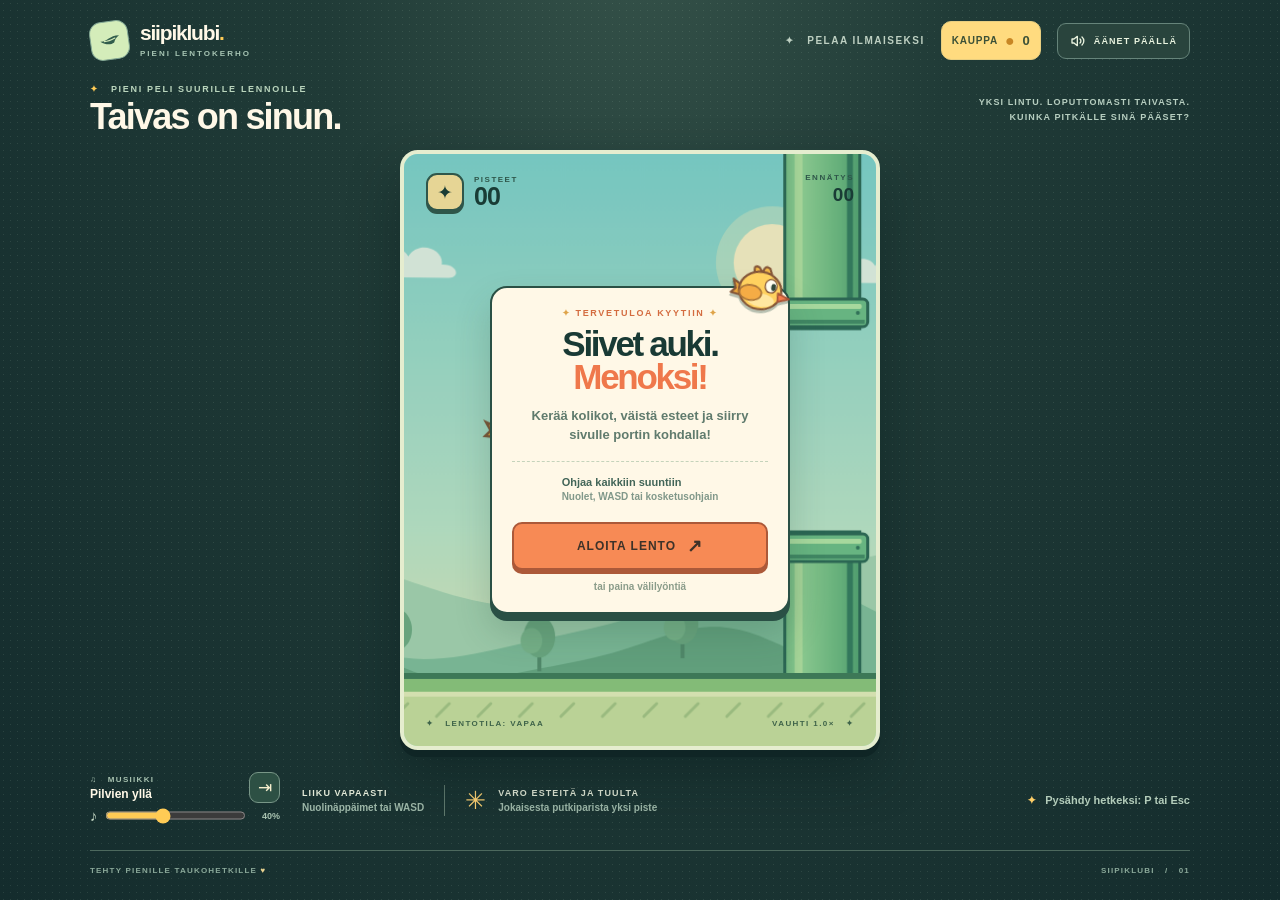
==== commit bf9d7d1a: "Kasvata kombobonusta kolmen kolikon välein" ====
--- a/siipiklubi.html
+++ b/siipiklubi.html
@@ -473,7 +473,7 @@
         <div class="shop-header-actions"><div class="shop-balance"><span class="coin-mark" aria-hidden="true">●</span> <span id="shopBalance">0</span></div><button class="shop-close" id="closeShop" type="button" aria-label="Sulje kauppa">×</button></div>
       </div>
       <div class="shop-content">
-        <p class="shop-intro" id="shopIntro">Kerää kolikot putkeen: toisesta kolikosta alkaen saat heti yhden bonuskolikon jokaisesta. Ansaitut bonukset säilyvät, vaikka kombo katkeaa. Harvinainen violetti kolikko on kolmen arvoinen. Asut ja asusteet muuttavat vain ulkonäköä.</p>
+        <p class="shop-intro" id="shopIntro">Kerää kolikot putkeen: kolmannesta alkaen saat heti bonusta, joka kasvaa kolmen kolikon välein. Ansaitut bonukset säilyvät, vaikka kombo katkeaa. Harvinainen violetti kolikko on kolmen arvoinen. Asut ja asusteet muuttavat vain ulkonäköä.</p>
         <div class="shop-feedback" id="shopMessage" role="status" hidden></div>
         <div class="shop-heading"><small>LÖYDÄ OMA TYYLISI</small><h3>Värit ja erikoisasut</h3></div>
         <div class="shop-grid" id="skinItems"></div>
@@ -991,12 +991,12 @@
       }
       function collectCoin(rare = false) {
         coinCombo++;
-        const bonus = coinCombo >= 2 ? 1 : 0;
+        const bonus = Math.floor(coinCombo / 3);
         const amount = (rare ? 3 : 1) + bonus;
         inventory.coins += amount;
         saveInventory();
         updateCoins();
-        comboBadge.textContent = `✦ KOMBO ${coinCombo}${bonus ? ' · +1 BONUS' : ''}`;
+        comboBadge.textContent = `✦ KOMBO ${coinCombo}${bonus ? ` · +${bonus} BONUS` : ''}`;
         comboBadge.hidden = false;
         announcement.textContent = `${rare ? 'Violetti kolikko' : 'Kolikko'} kerätty: +${amount}. Kombo ${coinCombo}. Kolikoita ${inventory.coins}.`;
         tone(880, .12, 'sine', .04);
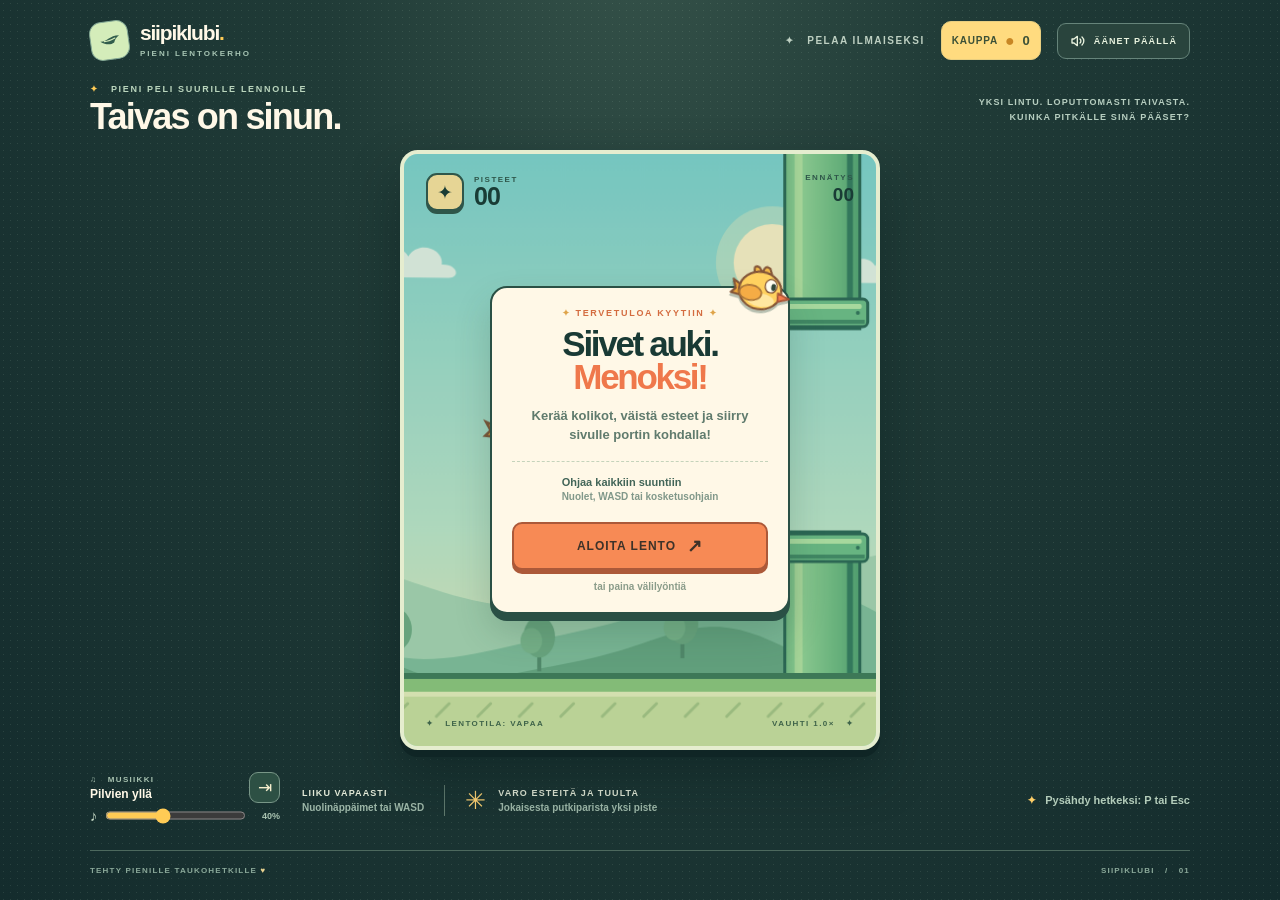
==== commit f1fab7b7: "Näytä kuittaus heti kolikoita kerättäessä" ====
--- a/siipiklubi.html
+++ b/siipiklubi.html
@@ -129,6 +129,7 @@
     .stage-stamp { position: absolute; bottom: 18px; left: 22px; color: #42664b; font-size: 8px; letter-spacing: 1.4px; pointer-events: none; }
     .stage-stamp.right { right: 22px; left: auto; }
     .combo-badge { position: absolute; bottom: 40px; left: 14px; padding: 6px 9px; border: 1px solid #b78430; border-radius: 8px; background: #fff1bdeF; color: #71501f; font-size: 10px; font-weight: 900; letter-spacing: .4px; pointer-events: none; }
+    .coin-receipt { position: absolute; bottom: 74px; left: 14px; padding: 7px 10px; border: 2px solid #b78430; border-radius: 8px; background: #fff5cc; color: #71501f; font-size: 12px; font-weight: 900; letter-spacing: .4px; pointer-events: none; }
     .overlay { position: absolute; inset: 0; display: grid; place-items: center; padding: 16px; background: #214a3c1c; }
     .panel {
       position: relative;
@@ -393,6 +394,7 @@
         <div class="wind-badge" id="windBadge" hidden>☁ TUULI ←</div>
         <div class="gate-badge" id="gateBadge" hidden>SIIRRY AUKKOON →</div>
         <div class="combo-badge" id="comboBadge" hidden>✦ KOMBO 0</div>
+        <div class="coin-receipt" id="coinReceipt" hidden>KOLIKOT +1 ●</div>
         <div class="stage-stamp">✦ &nbsp; LENTOTILA: VAPAA</div><div class="stage-stamp right">VAUHTI <span id="speedLabel">1.0×</span> &nbsp; ✦</div>
 
         <div class="overlay" id="overlay">
@@ -499,6 +501,7 @@
       const windBadge = document.getElementById('windBadge');
       const gateBadge = document.getElementById('gateBadge');
       const comboBadge = document.getElementById('comboBadge');
+      const coinReceipt = document.getElementById('coinReceipt');
       const speedLabel = document.getElementById('speedLabel');
       const soundButton = document.getElementById('soundButton');
       const soundText = document.getElementById('soundText');
@@ -520,6 +523,7 @@
       let state = 'ready';
       let score = 0;
       let coinCombo = 0;
+      let coinReceiptRemaining = 0;
       let best = 0;
       let soundOn = true;
       let masterVolume = .4;
@@ -714,6 +718,7 @@
         windBadge.hidden = next !== 'playing' || (!wind.active && !wind.warning);
         gateBadge.hidden = next !== 'playing' || (gate.phase !== 'warning' && gate.phase !== 'sweep');
         comboBadge.hidden = next !== 'playing' || coinCombo === 0;
+        coinReceipt.hidden = next !== 'playing' || coinReceiptRemaining <= 0;
         if (next === 'playing') playMusic(); else musicPlayer.pause();
       }
       function makePipe(x, center, index) {
@@ -736,6 +741,7 @@
         clearInput();
         score = 0;
         coinCombo = 0;
+        coinReceiptRemaining = 0;
         scoreEl.textContent = formatScore(score);
         bird = { x: Math.max(75, width * .24), y: 278, vx: 0, vy: 0 };
         lastGap = 278;
@@ -776,6 +782,7 @@
         clearInput();
         score = 0;
         coinCombo = 0;
+        coinReceiptRemaining = 0;
         scoreEl.textContent = formatScore(score);
         pipes = [];
         wind.active = false;
@@ -996,6 +1003,9 @@
         inventory.coins += amount;
         saveInventory();
         updateCoins();
+        coinReceipt.textContent = `KOLIKOT +${amount} ●`;
+        coinReceiptRemaining = 1.6;
+        coinReceipt.hidden = false;
         comboBadge.textContent = `✦ KOMBO ${coinCombo}${bonus ? ` · +${bonus} BONUS` : ''}`;
         comboBadge.hidden = false;
         announcement.textContent = `${rare ? 'Violetti kolikko' : 'Kolikko'} kerätty: +${amount}. Kombo ${coinCombo}. Kolikoita ${inventory.coins}.`;
@@ -1095,6 +1105,10 @@
         animTime += dt;
         if (state === 'ready') scenery += dt * 14;
         if (state !== 'playing') return;
+        if (coinReceiptRemaining > 0) {
+          coinReceiptRemaining = Math.max(0, coinReceiptRemaining - dt);
+          if (coinReceiptRemaining === 0) coinReceipt.hidden = true;
+        }
         flightTime += dt;
         const speed = Math.min(300, 176 + flightTime + score * 1.8) * (windRecoveryTime > 0 ? .8 : 1);
         windRecoveryTime = Math.max(0, windRecoveryTime - dt);
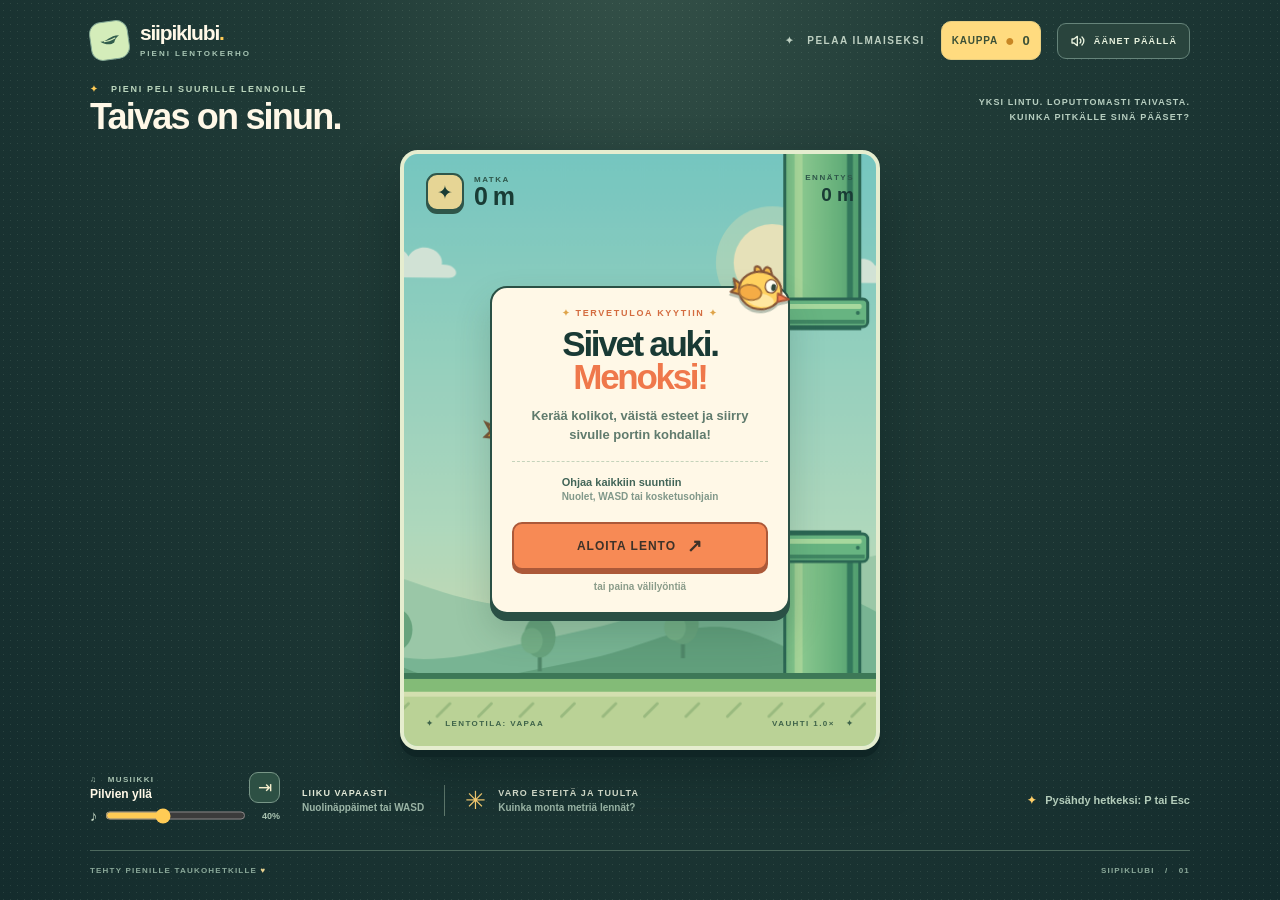
==== commit 405226ae: "Korvaa pisteet lennetyn matkan metreillä" ====
--- a/siipiklubi.html
+++ b/siipiklubi.html
@@ -111,13 +111,13 @@
     .score-block { display: flex; align-items: center; gap: 10px; color: var(--ink); }
     .score-icon { display: grid; place-items: center; width: 38px; height: 38px; border: 2px solid #31584c; border-radius: 11px; background: #ffe6a0; box-shadow: 0 3px 0 #31584c; font-size: 19px; }
     .hud-label { display: block; color: #31584c; font-size: 8px; letter-spacing: 1.5px; }
-    .score-number { display: block; font-size: 25px; font-weight: 900; line-height: 1; letter-spacing: -1px; }
+    .score-number { display: block; font-size: clamp(16px, 4vw, 25px); font-weight: 900; line-height: 1; letter-spacing: -1px; white-space: nowrap; }
     .hud-right { display: flex; align-items: flex-start; gap: 16px; }
     .wind-badge, .gate-badge { position: absolute; top: 22px; left: 50%; transform: translateX(-50%); padding: 8px 11px; border: 2px solid #579889; border-radius: 9px; background: #e6f8e9ed; color: #285e58; font-size: 10px; font-weight: 900; letter-spacing: 1px; white-space: nowrap; pointer-events: none; }
     .gate-badge { border-color: #a87b39; background: #fff0c8f2; color: #7e4d28; }
     .wind-badge.warning { border-color: #b77038; background: #fff0c8f2; color: #7e4d28; }
     .best-block { text-align: right; color: var(--ink); }
-    .best-number { display: block; margin-top: 3px; font-size: 19px; font-weight: 900; line-height: 1; }
+    .best-number { display: block; margin-top: 3px; font-size: clamp(14px, 3.5vw, 19px); font-weight: 900; line-height: 1; white-space: nowrap; }
     .pause-button {
       width: 37px; height: 37px; border: 2px solid #31584c; border-radius: 10px;
       background: #fff8df; color: var(--ink); cursor: pointer; pointer-events: auto;
@@ -388,8 +388,8 @@
       <section class="stage" id="stage" aria-label="Siipiklubin pelialue">
         <canvas id="game" role="img" aria-label="Lintu lentää pilvien keskellä ja väistää vihreitä putkia."></canvas>
         <div class="hud">
-          <div class="score-block"><span class="score-icon" aria-hidden="true">✦</span><span><span class="hud-label">PISTEET</span><strong class="score-number" id="score">00</strong></span></div>
-          <div class="hud-right"><div class="best-block"><span class="hud-label">ENNÄTYS</span><strong class="best-number" id="best">00</strong></div><button id="menuButton" class="pause-button menu-button" type="button" aria-label="Palaa aloitusnäyttöön" hidden>MENU</button><button id="pauseButton" class="pause-button" type="button" aria-label="Keskeytä peli" title="Keskeytä peli (P tai Esc)" hidden>Ⅱ</button></div>
+          <div class="score-block"><span class="score-icon" aria-hidden="true">✦</span><span><span class="hud-label">MATKA</span><strong class="score-number" id="distance">0 m</strong></span></div>
+          <div class="hud-right"><div class="best-block"><span class="hud-label">ENNÄTYS</span><strong class="best-number" id="best">0 m</strong></div><button id="menuButton" class="pause-button menu-button" type="button" aria-label="Palaa aloitusnäyttöön" hidden>MENU</button><button id="pauseButton" class="pause-button" type="button" aria-label="Keskeytä peli" title="Keskeytä peli (P tai Esc)" hidden>Ⅱ</button></div>
         </div>
         <div class="wind-badge" id="windBadge" hidden>☁ TUULI ←</div>
         <div class="gate-badge" id="gateBadge" hidden>SIIRRY AUKKOON →</div>
@@ -431,7 +431,7 @@
             <div class="panel-kicker" id="resultKicker">HIENO LENTO</div>
             <h2><span id="resultTitle">Taivas</span><br><em id="resultAccent">odottaa!</em></h2>
             <p id="resultMessage">Jokainen lento vie sinua vähän pidemmälle.</p>
-            <div class="result-row"><div><small>PISTEET</small><strong id="finalScore">00</strong></div><div><small>ENNÄTYS</small><strong id="finalBest">00</strong></div></div>
+            <div class="result-row"><div><small>MATKA</small><strong id="finalDistance">0 m</strong></div><div><small>ENNÄTYS</small><strong id="finalBest">0 m</strong></div></div>
             <button class="primary" id="retryButton" type="button">LENNÄ UUDELLEEN <span>↗</span></button>
             <button class="panel-menu" type="button">MENU</button>
             <small class="panel-hint">tai paina välilyöntiä</small>
@@ -451,7 +451,7 @@
         <div class="how" aria-label="Peliohjeet">
           <div class="how-item"><div class="key-group" aria-hidden="true"><span class="key">←</span><span class="key">↑</span><span class="key">↓</span><span class="key">→</span></div><div class="how-label">LIIKU VAPAASTI<small>Nuolinäppäimet tai WASD</small></div></div>
           <div class="how-divider"></div>
-          <div class="how-item task"><span style="font-size:25px;color:#ffd273" aria-hidden="true">✳</span><div class="how-label">VARO ESTEITÄ JA TUULTA<small>Jokaisesta putkiparista yksi piste</small></div></div>
+          <div class="how-item task"><span style="font-size:25px;color:#ffd273" aria-hidden="true">✳</span><div class="how-label">VARO ESTEITÄ JA TUULTA<small>Kuinka monta metriä lennät?</small></div></div>
           <div class="tip"><span>✦</span> &nbsp; Pysähdy hetkeksi: P tai Esc</div>
         </div>
         <div class="touch-controls" aria-label="Kosketusohjaus">
@@ -495,7 +495,7 @@
       const stage = document.getElementById('stage');
       const overlay = document.getElementById('overlay');
       const panels = { ready: document.getElementById('readyPanel'), paused: document.getElementById('pausePanel'), over: document.getElementById('overPanel') };
-      const scoreEl = document.getElementById('score');
+      const distanceEl = document.getElementById('distance');
       const bestEl = document.getElementById('best');
       const pauseButton = document.getElementById('pauseButton');
       const windBadge = document.getElementById('windBadge');
@@ -516,12 +516,13 @@
       const PIPE_WIDTH = 92;
       const BIRD_RADIUS = 19;
       const LEFT_FLIGHT_LIMIT = BIRD_RADIUS + 5;
-      const STORAGE_KEY = 'siipiklubi-best';
+      const STORAGE_KEY = 'siipiklubi-best-distance-v1';
       const SHOP_STORAGE_KEY = 'siipiklubi-shop-v1';
       const reducedMotionPreference = window.matchMedia('(prefers-reduced-motion: reduce)');
       let width = 1100;
       let state = 'ready';
-      let score = 0;
+      let distance = 0;
+      let pipesPassed = 0;
       let coinCombo = 0;
       let coinReceiptRemaining = 0;
       let best = 0;
@@ -540,7 +541,7 @@
       let windRecoveryTime = 0;
       let windRecoveryPipes = 0;
       let wind = { active: false, pending: false, warning: false, warningRemaining: 0, remaining: 8, direction: 1, y: 278, elapsed: 0 };
-      let gate = { phase: 'idle', nextScore: 4, lastDirection: -1, center: 0, gap: 130, y: -30, timer: 0 };
+      let gate = { phase: 'idle', nextPipeCount: 4, lastDirection: -1, center: 0, gap: 130, y: -30, timer: 0 };
       let pipes = [];
       let bird = { x: 250, y: 280, vx: 0, vy: 0 };
       const keyboard = new Set();
@@ -593,7 +594,7 @@
         { kicker: 'JATKA SAMAAN MALLIIN', title: 'Hyvä', accent: 'sinä!', message: 'Pilvien takana odottaa vielä monta hienoa hetkeä.', record: 'Uusi ennätys! Tänään taivas on aivan sinun.' }
       ];
       const clamp = (n, min, max) => Math.max(min, Math.min(max, n));
-      const formatScore = n => String(n).padStart(2, '0');
+      const formatDistance = n => `${Math.floor(n)} m`;
       function loadInventory() {
         const fallback = { coins: 0, owned: ['sun'], equipped: 'sun', upgrades: [], ownedAccessories: [], equippedAccessories: {} };
         try {
@@ -627,7 +628,7 @@
       }
       updateCoins();
       try { best = Math.max(0, Number.parseInt(localStorage.getItem(STORAGE_KEY), 10) || 0); } catch (_) { /* The game also works without storage. */ }
-      bestEl.textContent = formatScore(best);
+      bestEl.textContent = formatDistance(best);
 
       function resize() {
         const rect = stage.getBoundingClientRect();
@@ -727,22 +728,23 @@
         const rareCoin = index % 16 === 13;
         return {
           x, center, baseCenter: center,
-          gap: Math.max(154, 188 - score * 1.3) + (inventory.upgrades.includes('roomy') ? 20 : 0),
+          gap: Math.max(154, 188 - pipesPassed * 1.3) + (inventory.upgrades.includes('roomy') ? 20 : 0),
           moving, phase: Math.random() * Math.PI * 2,
-          amplitude: Math.min(40, 26 + score * .5),
+          amplitude: Math.min(40, 26 + pipesPassed * .5),
           hazard, coin: index % 3 === 0 && !moving && !hazard,
           coinOffset: Math.floor(index / 3) % 2 === 0 ? -40 : 40,
           skyCoinXOffset: rareCoin ? -100 : -70,
           skyCoinY: clamp(center + (rareCoin ? (index % 32 === 13 ? -105 : 105) : (Math.floor(index / 4) % 2 === 0 ? 65 : -65)), 75, GROUND - 75),
-          coinCollected: false, coinMissed: false, skyCoin: index % 4 === 1, skyCoinRare: rareCoin, skyCoinCollected: false, skyCoinMissed: false, scored: false
+          coinCollected: false, coinMissed: false, skyCoin: index % 4 === 1, skyCoinRare: rareCoin, skyCoinCollected: false, skyCoinMissed: false, passed: false
         };
       }
       function startGame() {
         clearInput();
-        score = 0;
+        distance = 0;
+        pipesPassed = 0;
         coinCombo = 0;
         coinReceiptRemaining = 0;
-        scoreEl.textContent = formatScore(score);
+        distanceEl.textContent = formatDistance(distance);
         bird = { x: Math.max(75, width * .24), y: 278, vx: 0, vy: 0 };
         lastGap = 278;
         flightTime = 0;
@@ -750,7 +752,7 @@
         windRecoveryTime = 0;
         windRecoveryPipes = 0;
         wind = { active: false, pending: false, warning: false, warningRemaining: 0, remaining: 8, direction: 1, y: 278, elapsed: 0 };
-        gate = { phase: 'idle', nextScore: 4, lastDirection: -1, center: 0, gap: 130, y: -30, timer: 0 };
+        gate = { phase: 'idle', nextPipeCount: 4, lastDirection: -1, center: 0, gap: 130, y: -30, timer: 0 };
         speedLabel.textContent = '1.0×';
         pipes = [makePipe(Math.min(width + 65, bird.x + 560), lastGap, 0)];
         scenery = 0;
@@ -774,16 +776,17 @@
         tone(520, .1);
       }
       function goToMenu() {
-        if ((state === 'playing' || state === 'paused') && score > best) {
-          best = score;
+        if ((state === 'playing' || state === 'paused') && Math.floor(distance) > best) {
+          best = Math.floor(distance);
           try { localStorage.setItem(STORAGE_KEY, String(best)); } catch (_) { /* Keep the record for this session. */ }
-          bestEl.textContent = formatScore(best);
+          bestEl.textContent = formatDistance(best);
         }
         clearInput();
-        score = 0;
+        distance = 0;
+        pipesPassed = 0;
         coinCombo = 0;
         coinReceiptRemaining = 0;
-        scoreEl.textContent = formatScore(score);
+        distanceEl.textContent = formatDistance(distance);
         pipes = [];
         wind.active = false;
         wind.warning = false;
@@ -887,14 +890,14 @@
         if (!shopModal.hidden) renderShop();
       });
       function endGame() {
-        const newRecord = score > best;
+        const newRecord = Math.floor(distance) > best;
         if (newRecord) {
-          best = score;
+          best = Math.floor(distance);
           try { localStorage.setItem(STORAGE_KEY, String(best)); } catch (_) { /* Best score remains available for this session. */ }
         }
-        bestEl.textContent = formatScore(best);
-        document.getElementById('finalScore').textContent = formatScore(score);
-        document.getElementById('finalBest').textContent = formatScore(best);
+        bestEl.textContent = formatDistance(best);
+        document.getElementById('finalDistance').textContent = formatDistance(distance);
+        document.getElementById('finalBest').textContent = formatDistance(best);
         const result = resultCards[resultIndex++ % resultCards.length];
         document.getElementById('resultKicker').textContent = newRecord ? 'UUSI ENNÄTYS!' : result.kicker;
         document.getElementById('resultTitle').textContent = result.title;
@@ -902,7 +905,7 @@
         document.getElementById('resultMessage').textContent = newRecord ? result.record : result.message;
         clearInput();
         showState('over');
-        announcement.textContent = `Hieno lento! Pisteet ${score}, ennätys ${best}. ${newRecord ? result.record : result.message}`;
+        announcement.textContent = `Hieno lento! Matka ${Math.floor(distance)} metriä, ennätys ${best} metriä. ${newRecord ? result.record : result.message}`;
         tone(300, .18, 'triangle', .06);
         tone(210, .25, 'triangle', .05, .12);
       }
@@ -1110,11 +1113,14 @@
           if (coinReceiptRemaining === 0) coinReceipt.hidden = true;
         }
         flightTime += dt;
-        const speed = Math.min(300, 176 + flightTime + score * 1.8) * (windRecoveryTime > 0 ? .8 : 1);
+        const speed = Math.min(300, 176 + flightTime + pipesPassed * 1.8) * (windRecoveryTime > 0 ? .8 : 1);
         windRecoveryTime = Math.max(0, windRecoveryTime - dt);
         const speedText = `${(speed / 176).toFixed(1)}×`;
         if (speedLabel.textContent !== speedText) speedLabel.textContent = speedText;
         scenery += speed * dt;
+        distance += speed * dt / 10;
+        const distanceText = formatDistance(distance);
+        if (distanceEl.textContent !== distanceText) distanceEl.textContent = distanceText;
         if (gate.phase === 'idle' && wind.warning) {
           wind.warningRemaining -= dt;
           if (wind.warningRemaining <= 0) startWind();
@@ -1156,17 +1162,16 @@
           const coinReach = BIRD_RADIUS + 14 + (inventory.upgrades.includes('magnet') ? 8 : 0);
           if (pipe.skyCoin) checkCoin(pipe, 'sky', pipe.x + pipe.skyCoinXOffset, pipe.skyCoinY, coinReach, pipe.skyCoinRare);
           if (pipe.coin) checkCoin(pipe, 'pipe', pipe.x + PIPE_WIDTH / 2, pipe.center + pipe.coinOffset, coinReach);
-          if (!pipe.scored && pipe.x + PIPE_WIDTH < bird.x - BIRD_RADIUS) {
-            pipe.scored = true;
-            score++;
-            scoreEl.textContent = formatScore(score);
-            announcement.textContent = `Pisteet ${score}.`;
+          if (!pipe.passed && pipe.x + PIPE_WIDTH < bird.x - BIRD_RADIUS) {
+            pipe.passed = true;
+            pipesPassed++;
+            announcement.textContent = `${pipesPassed}. este ohitettu, matka ${Math.floor(distance)} metriä.`;
             tone(640, .1, 'sine', .035);
             tone(850, .15, 'sine', .035, .08);
           }
         }
         pipes = pipes.filter(pipe => pipe.x + PIPE_WIDTH > -15);
-        if (gate.phase === 'idle' && score >= gate.nextScore) {
+        if (gate.phase === 'idle' && pipesPassed >= gate.nextPipeCount) {
           gate.phase = 'draining';
           wind.pending = false;
           if (wind.active) { beginWindRecovery(); wind.remaining = 10 + Math.random() * 4; }
@@ -1179,7 +1184,7 @@
           gate.timer -= dt;
           if (gate.timer <= 0) gate.phase = 'sweep';
         } else if (gate.phase === 'sweep') {
-          gate.y += (285 + Math.min(35, score * 1.3)) * dt;
+          gate.y += (285 + Math.min(35, pipesPassed * 1.3)) * dt;
           const left = gate.center - gate.gap / 2;
           const right = gate.center + gate.gap / 2;
           if (circleRect(bird.x, bird.y, BIRD_RADIUS, 0, gate.y, left, 26) ||
@@ -1188,7 +1193,7 @@
           }
           if (gate.y > GROUND + 26) {
             gate.phase = 'idle';
-            gate.nextScore = score + 5;
+            gate.nextPipeCount = pipesPassed + 5;
             gateBadge.hidden = true;
             announcement.textContent = 'Hienosti väistetty! Lento jatkuu.';
             tone(700, .12, 'sine', .04);
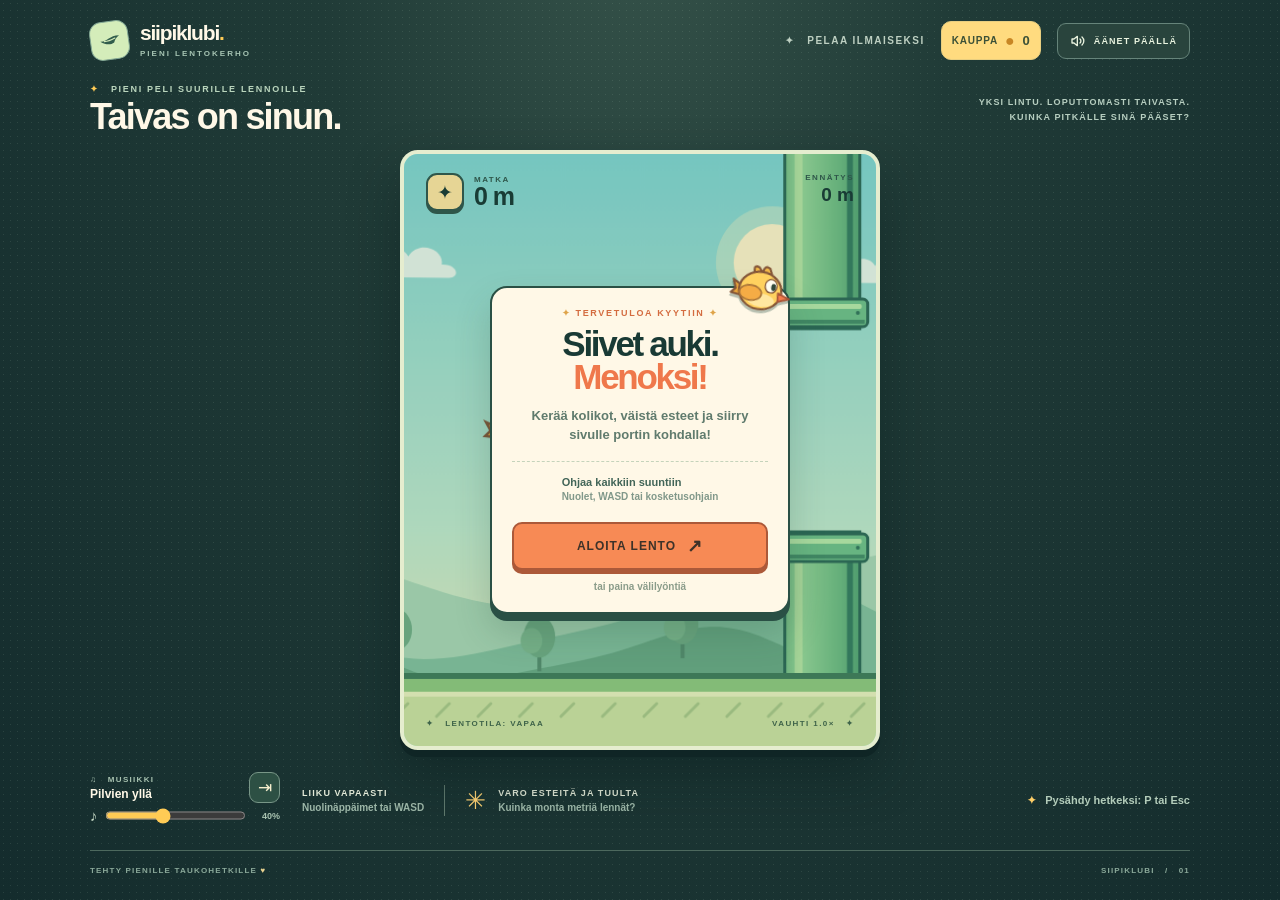
==== commit 6cf6354b: "Estä kolikoiden yllättävä liikkuminen" ====
--- a/siipiklubi.html
+++ b/siipiklubi.html
@@ -732,7 +732,7 @@
           moving, phase: Math.random() * Math.PI * 2,
           amplitude: Math.min(40, 26 + pipesPassed * .5),
           hazard, coin: index % 3 === 0 && !moving && !hazard,
-          coinOffset: Math.floor(index / 3) % 2 === 0 ? -40 : 40,
+          coinY: center + (Math.floor(index / 3) % 2 === 0 ? -40 : 40),
           skyCoinXOffset: rareCoin ? -100 : -70,
           skyCoinY: clamp(center + (rareCoin ? (index % 32 === 13 ? -105 : 105) : (Math.floor(index / 4) % 2 === 0 ? 65 : -65)), 75, GROUND - 75),
           coinCollected: false, coinMissed: false, skyCoin: index % 4 === 1, skyCoinRare: rareCoin, skyCoinCollected: false, skyCoinMissed: false, passed: false
@@ -1081,7 +1081,7 @@
         windBadge.hidden = false;
         announcement.textContent = `Voimakas tuuli puhaltaa ${wind.direction < 0 ? 'vasemmalle' : 'oikealle'}. Voit väistää ylös tai alas.`;
       }
-      function easeRecoveryPipe(pipe) {
+      function easeRecoveryPipe(pipe, newPipe = false) {
         if (pipe.moving) {
           // Soften the motion without changing the current opening position.
           pipe.amplitude = Math.min(pipe.amplitude, 18);
@@ -1089,9 +1089,8 @@
         }
         pipe.hazard = false;
         pipe.gap += 24;
-        // Do not move a coin that is already close to or behind the player.
-        if (!pipe.coinCollected && !pipe.coinMissed && pipe.x + PIPE_WIDTH / 2 > bird.x + 60) pipe.coinOffset = 0;
-        if (!pipe.skyCoinCollected && !pipe.skyCoinMissed && pipe.x + pipe.skyCoinXOffset > bird.x + 60) pipe.skyCoinY = pipe.center;
+        // Choose easier positions only before the new pipe is displayed.
+        if (newPipe) { pipe.coinY = pipe.center; pipe.skyCoinY = pipe.center; }
       }
       function beginWindRecovery() {
         windRecoveryTime = 2.5;
@@ -1161,7 +1160,7 @@
           }
           const coinReach = BIRD_RADIUS + 14 + (inventory.upgrades.includes('magnet') ? 8 : 0);
           if (pipe.skyCoin) checkCoin(pipe, 'sky', pipe.x + pipe.skyCoinXOffset, pipe.skyCoinY, coinReach, pipe.skyCoinRare);
-          if (pipe.coin) checkCoin(pipe, 'pipe', pipe.x + PIPE_WIDTH / 2, pipe.center + pipe.coinOffset, coinReach);
+          if (pipe.coin) checkCoin(pipe, 'pipe', pipe.x + PIPE_WIDTH / 2, pipe.coinY, coinReach);
           if (!pipe.passed && pipe.x + PIPE_WIDTH < bird.x - BIRD_RADIUS) {
             pipe.passed = true;
             pipesPassed++;
@@ -1207,7 +1206,7 @@
           lastGap = lastPipe ? clamp(lastGap + (Math.random() - .5) * 110, 155, 370) : clamp(bird.y, 155, 370);
           const pipe = makePipe(lastPipe ? lastPipe.x + spacing : width + (wind.active ? 100 : 400), lastGap, nextPipeIndex++);
           if (!lastPipe) { pipe.amplitude = Math.min(pipe.amplitude, 18); pipe.hazard = false; }
-          if (windRecoveryPipes > 0) { easeRecoveryPipe(pipe); windRecoveryPipes--; }
+          if (windRecoveryPipes > 0) { easeRecoveryPipe(pipe, true); windRecoveryPipes--; }
           pipes.push(pipe);
         }
       }
@@ -1397,15 +1396,14 @@
         ctx.restore();
       }
       function drawCoin(x, y, rare = false) {
-        const shimmer = .85 + .15 * Math.cos(animTime * 4);
         if (rare) {
-          ellipse(x, y, 17 * shimmer, 19, '#a15cdd', '#623397', 2.5);
-          ellipse(x, y, 12 * shimmer, 14, '#d7a0f4', '#8651b7', 1.5);
+          ellipse(x, y, 17, 19, '#a15cdd', '#623397', 2.5);
+          ellipse(x, y, 12, 14, '#d7a0f4', '#8651b7', 1.5);
           ctx.save(); ctx.fillStyle = '#4f287e'; ctx.font = 'bold 11px sans-serif'; ctx.textAlign = 'center'; ctx.textBaseline = 'middle';
           ctx.fillText('+3', x, y + 1); ctx.restore();
         } else {
-          ellipse(x, y, 12 * shimmer, 14, '#ffd05a', '#b5782b', 2.5);
-          ellipse(x, y, 7 * shimmer, 9, '#ffeb9e', '#d9a33e', 1.5);
+          ellipse(x, y, 12, 14, '#ffd05a', '#b5782b', 2.5);
+          ellipse(x, y, 7, 9, '#ffeb9e', '#d9a33e', 1.5);
           ctx.strokeStyle = '#d18e2e'; ctx.lineWidth = 2;
           ctx.beginPath(); ctx.moveTo(x, y - 5); ctx.lineTo(x, y + 5); ctx.stroke();
         }
@@ -1521,7 +1519,7 @@
         else pipes.forEach(pipe => {
           drawPipe(pipe);
           if (pipe.hazard) drawHazard(pipe);
-          if (pipe.coin && !pipe.coinCollected) drawCoin(pipe.x + PIPE_WIDTH / 2, pipe.center + pipe.coinOffset);
+          if (pipe.coin && !pipe.coinCollected) drawCoin(pipe.x + PIPE_WIDTH / 2, pipe.coinY);
           if (pipe.skyCoin && !pipe.skyCoinCollected) drawCoin(pipe.x + pipe.skyCoinXOffset, pipe.skyCoinY, pipe.skyCoinRare);
         });
         drawBird();
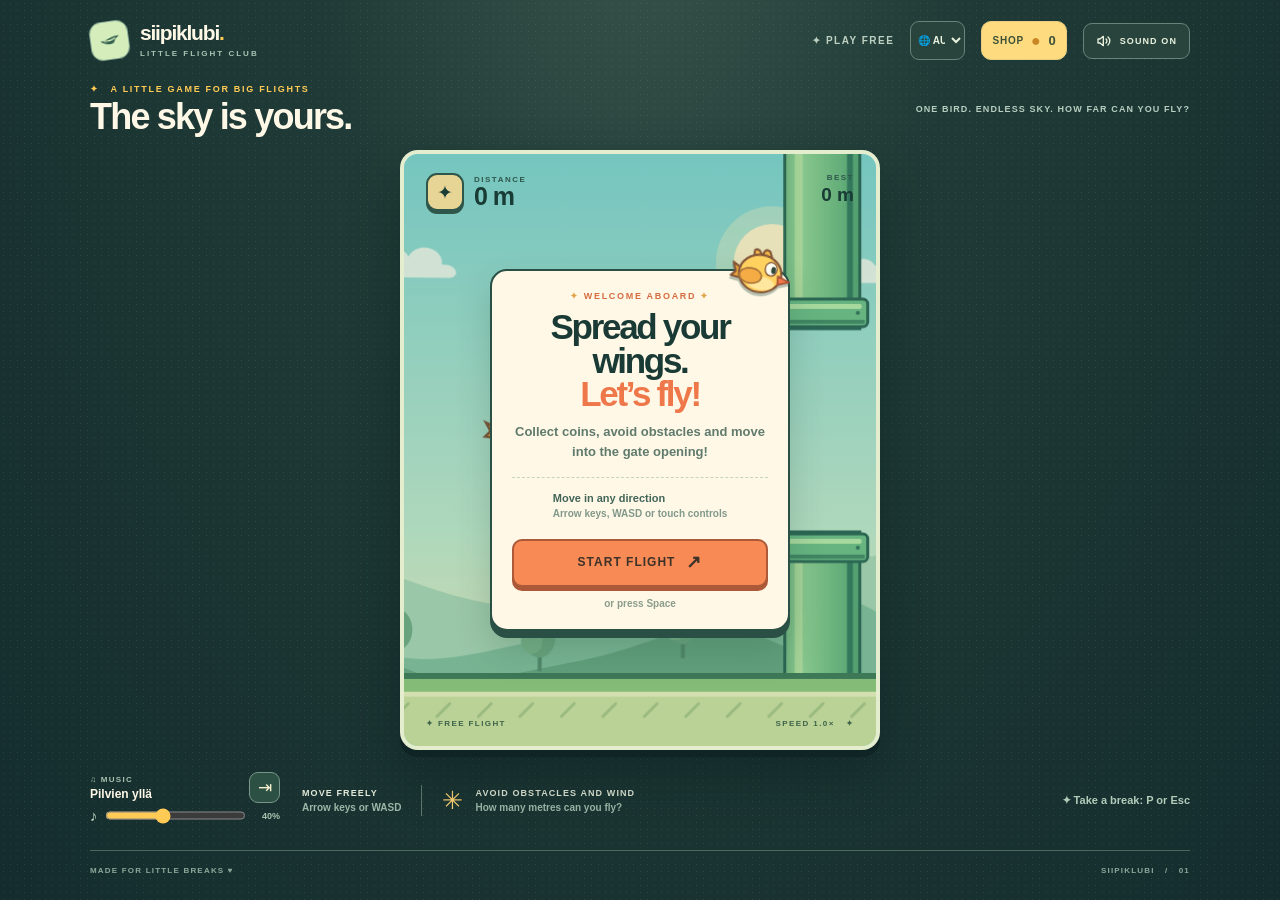
==== commit 4d920029: "Lisää automaattinen kielivalinta" ====
--- a/siipiklubi.html
+++ b/siipiklubi.html
@@ -68,6 +68,8 @@
     .shop-button:hover { background: #ffebac; }
     .coin-mark { color: #c88624; font-size: 16px; line-height: 1; }
     .shop-button strong { font-size: 13px; letter-spacing: 0; }
+    .language-select { width: 55px; min-height: 39px; padding: 4px 3px; border: 1px solid #66847a; border-radius: 9px; background: #29443d; color: #e9f3df; font: inherit; font-size: 10px; font-weight: 900; cursor: pointer; }
+    .language-select:focus-visible { outline: 3px solid #fff6b7; outline-offset: 3px; }
     .sound-button {
       display: flex;
       align-items: center;
@@ -167,6 +169,7 @@
     .primary:hover { background: #ff9d67; transform: translateY(-1px); }
     .primary:active { transform: translateY(3px); box-shadow: 0 1px 0 #ac5939; }
     .primary span { font-size: 18px; line-height: .8; }
+    .primary span[data-i18n] { font-size: 12px; line-height: 1.2; }
     .panel-hint { display: block; margin-top: 11px; color: #8b9c8a; font-size: 10px; font-weight: 800; }
     .result-row { display: flex; margin: 16px 0 18px; padding: 13px 0; border-top: 1px dashed #c5d3bb; border-bottom: 1px dashed #c5d3bb; }
     .result-row > div { flex: 1; }
@@ -229,6 +232,7 @@
     @media (max-width: 430px) {
       .sound-button { padding: 9px; }
       .sound-button span { display: none; }
+      .shop-label { display: none; }
     }
     @media (max-width: 1050px), (max-height: 800px) {
       .how { justify-content: flex-start; }
@@ -367,11 +371,14 @@
         <span class="brand-mark" aria-hidden="true">
           <svg viewBox="0 0 32 32" fill="none"><path d="M4 17c8.5.3 11-7.8 23-8-3.9 2.7-5 5.6-5.9 8.8-4.2 3.2-10 3.3-17.1-.8Z" fill="#315d4c"/><path d="M9 16.9c4.7-.2 8.3-1.8 12.9-4.4" stroke="#D4EDBA" stroke-width="1.5" stroke-linecap="round"/></svg>
         </span>
-        <span><span class="brand-name">siipiklubi<b>.</b></span><span class="brand-sub">PIENI LENTOKERHO</span></span>
+        <span><span class="brand-name">siipiklubi<b>.</b></span><span class="brand-sub" data-i18n="brandSub">PIENI LENTOKERHO</span></span>
       </button>
       <div class="top-actions">
-        <span class="edition">✦ &nbsp; PELAA ILMAISEKSI</span>
-        <button class="shop-button" id="openShop" type="button" aria-label="Avaa kauppa, kolikoita 0">KAUPPA <span class="coin-mark" aria-hidden="true">●</span><strong id="coinTotal">0</strong></button>
+        <span class="edition" data-i18n="free">✦ PELAA ILMAISEKSI</span>
+        <select class="language-select" id="languageSelect" aria-label="Kieli" title="Kieli">
+          <option value="auto">🌐 AUTO</option><option value="fi">Suomi</option><option value="en">English</option><option value="uk">Українська</option><option value="ru">Русский</option><option value="sv">Svenska</option><option value="no">Norsk</option><option value="es">Español</option><option value="it">Italiano</option>
+        </select>
+        <button class="shop-button" id="openShop" type="button" aria-label="Avaa kauppa, kolikoita 0"><span class="shop-label" data-i18n="shop">KAUPPA</span><span class="coin-mark" aria-hidden="true">●</span><strong id="coinTotal">0</strong></button>
         <button class="sound-button" id="soundButton" type="button" aria-pressed="true" aria-label="Mykistä äänet">
           <svg id="soundIcon" viewBox="0 0 24 24" fill="none" stroke="currentColor" stroke-width="2" stroke-linecap="round" stroke-linejoin="round" aria-hidden="true"><path d="M11 5 6 9H3v6h3l5 4V5Z"/><path d="M15 9a4 4 0 0 1 0 6M18 6a8 8 0 0 1 0 12"/></svg>
           <span id="soundText">ÄÄNET PÄÄLLÄ</span>
@@ -381,21 +388,21 @@
 
     <main>
       <div class="intro">
-        <div><p class="eyebrow"><span>✦</span> PIENI PELI SUURILLE LENNOILLE</p><h1>Taivas on sinun.</h1></div>
-        <p class="intro-note">YKSI LINTU. LOPUTTOMASTI TAIVASTA.<br>KUINKA PITKÄLLE SINÄ PÄÄSET?</p>
+        <div><p class="eyebrow"><span>✦</span> <span data-i18n="tagline">PIENI PELI SUURILLE LENNOILLE</span></p><h1 data-i18n="headline">Taivas on sinun.</h1></div>
+        <p class="intro-note" data-i18n="introNote">YKSI LINTU. LOPUTTOMASTI TAIVASTA. KUINKA PITKÄLLE SINÄ PÄÄSET?</p>
       </div>
 
       <section class="stage" id="stage" aria-label="Siipiklubin pelialue">
         <canvas id="game" role="img" aria-label="Lintu lentää pilvien keskellä ja väistää vihreitä putkia."></canvas>
         <div class="hud">
-          <div class="score-block"><span class="score-icon" aria-hidden="true">✦</span><span><span class="hud-label">MATKA</span><strong class="score-number" id="distance">0 m</strong></span></div>
-          <div class="hud-right"><div class="best-block"><span class="hud-label">ENNÄTYS</span><strong class="best-number" id="best">0 m</strong></div><button id="menuButton" class="pause-button menu-button" type="button" aria-label="Palaa aloitusnäyttöön" hidden>MENU</button><button id="pauseButton" class="pause-button" type="button" aria-label="Keskeytä peli" title="Keskeytä peli (P tai Esc)" hidden>Ⅱ</button></div>
+          <div class="score-block"><span class="score-icon" aria-hidden="true">✦</span><span><span class="hud-label" data-i18n="distance">MATKA</span><strong class="score-number" id="distance">0 m</strong></span></div>
+          <div class="hud-right"><div class="best-block"><span class="hud-label" data-i18n="record">ENNÄTYS</span><strong class="best-number" id="best">0 m</strong></div><button id="menuButton" class="pause-button menu-button" type="button" aria-label="Palaa aloitusnäyttöön" data-i18n="menu" hidden>MENU</button><button id="pauseButton" class="pause-button" type="button" aria-label="Keskeytä peli" title="Keskeytä peli (P tai Esc)" hidden>Ⅱ</button></div>
         </div>
         <div class="wind-badge" id="windBadge" hidden>☁ TUULI ←</div>
         <div class="gate-badge" id="gateBadge" hidden>SIIRRY AUKKOON →</div>
         <div class="combo-badge" id="comboBadge" hidden>✦ KOMBO 0</div>
         <div class="coin-receipt" id="coinReceipt" hidden>KOLIKOT +1 ●</div>
-        <div class="stage-stamp">✦ &nbsp; LENTOTILA: VAPAA</div><div class="stage-stamp right">VAUHTI <span id="speedLabel">1.0×</span> &nbsp; ✦</div>
+        <div class="stage-stamp" data-i18n="flightMode">✦ LENTOTILA: VAPAA</div><div class="stage-stamp right"><span data-i18n="speed">VAUHTI</span> <span id="speedLabel">1.0×</span> &nbsp; ✦</div>
 
         <div class="overlay" id="overlay">
           <div class="panel" id="readyPanel">
@@ -409,32 +416,32 @@
               <ellipse cx="53" cy="30" rx="2.8" ry="4" fill="#30473a"/>
               <path d="m59 36 14 5-13 5Z" fill="#f47a4b" stroke="#a95537" stroke-width="2" stroke-linejoin="round"/>
             </svg>
-            <div class="panel-kicker">TERVETULOA KYYTIIN</div>
-            <h2>Siivet auki.<br><em>Menoksi!</em></h2>
-            <p>Kerää kolikot, väistä esteet ja siirry sivulle portin kohdalla!</p>
+            <div class="panel-kicker" data-i18n="welcome">TERVETULOA KYYTIIN</div>
+            <h2><span data-i18n="readyTitle">Siivet auki.</span><br><em data-i18n="readyAccent">Menoksi!</em></h2>
+            <p data-i18n="readyInfo">Kerää kolikot, väistä esteet ja siirry sivulle portin kohdalla!</p>
             <div class="instruction">
               <div class="instruction-keys" aria-hidden="true"><span class="up">↑</span><span class="left">←</span><span class="down">↓</span><span class="right">→</span></div>
-              <div class="instruction-text">Ohjaa kaikkiin suuntiin<small>Nuolet, WASD tai kosketusohjain</small></div>
+              <div class="instruction-text"><span data-i18n="controls">Ohjaa kaikkiin suuntiin</span><small data-i18n="controlsDetail">Nuolet, WASD tai kosketusohjain</small></div>
             </div>
-            <button class="primary" id="startButton" type="button">ALOITA LENTO <span>↗</span></button>
-            <small class="panel-hint">tai paina välilyöntiä</small>
+            <button class="primary" id="startButton" type="button"><span data-i18n="start">ALOITA LENTO</span> <span>↗</span></button>
+            <small class="panel-hint" data-i18n="spaceHint">tai paina välilyöntiä</small>
           </div>
           <div class="panel" id="pausePanel" hidden>
-            <div class="panel-kicker">PIENI HENGÄHDYSTAUKO</div>
-            <h2>Lento<br><em>tauolla.</em></h2>
-            <p>Maisemat odottavat juuri siinä, mihin jäit.</p>
-            <button class="primary" id="resumeButton" type="button">JATKA LENTOA <span>↗</span></button>
-            <button class="panel-menu" type="button">MENU</button>
-            <small class="panel-hint">P tai Esc jatkaa myös</small>
+            <div class="panel-kicker" data-i18n="pauseKicker">PIENI HENGÄHDYSTAUKO</div>
+            <h2><span data-i18n="pauseTitle">Lento</span><br><em data-i18n="pauseAccent">tauolla.</em></h2>
+            <p data-i18n="pauseInfo">Maisemat odottavat juuri siinä, mihin jäit.</p>
+            <button class="primary" id="resumeButton" type="button"><span data-i18n="resume">JATKA LENTOA</span> <span>↗</span></button>
+            <button class="panel-menu" type="button" data-i18n="menu">MENU</button>
+            <small class="panel-hint" data-i18n="pauseHint">P tai Esc jatkaa myös</small>
           </div>
           <div class="panel" id="overPanel" hidden>
             <div class="panel-kicker" id="resultKicker">HIENO LENTO</div>
             <h2><span id="resultTitle">Taivas</span><br><em id="resultAccent">odottaa!</em></h2>
             <p id="resultMessage">Jokainen lento vie sinua vähän pidemmälle.</p>
-            <div class="result-row"><div><small>MATKA</small><strong id="finalDistance">0 m</strong></div><div><small>ENNÄTYS</small><strong id="finalBest">0 m</strong></div></div>
-            <button class="primary" id="retryButton" type="button">LENNÄ UUDELLEEN <span>↗</span></button>
-            <button class="panel-menu" type="button">MENU</button>
-            <small class="panel-hint">tai paina välilyöntiä</small>
+            <div class="result-row"><div><small data-i18n="distance">MATKA</small><strong id="finalDistance">0 m</strong></div><div><small data-i18n="record">ENNÄTYS</small><strong id="finalBest">0 m</strong></div></div>
+            <button class="primary" id="retryButton" type="button"><span data-i18n="retry">LENNÄ UUDELLEEN</span> <span>↗</span></button>
+            <button class="panel-menu" type="button" data-i18n="menu">MENU</button>
+            <small class="panel-hint" data-i18n="spaceHint">tai paina välilyöntiä</small>
           </div>
         </div>
       </section>
@@ -442,17 +449,17 @@
       <div class="below-game">
         <div class="music-box" role="group" aria-label="Musiikki ja äänenvoimakkuus">
           <div class="music-line">
-            <div class="track-info"><small>♫ &nbsp; MUSIIKKI</small><strong id="trackName" aria-live="polite">Pilvien yllä</strong></div>
+            <div class="track-info"><small data-i18n="music">♫ MUSIIKKI</small><strong id="trackName" aria-live="polite">Pilvien yllä</strong></div>
             <button class="next-track" id="nextTrack" type="button" aria-label="Vaihda seuraavaan kappaleeseen" title="Seuraava kappale">⇥</button>
           </div>
           <div class="volume-row"><span aria-hidden="true">♪</span><input id="volume" type="range" min="0" max="100" value="40" aria-label="Äänenvoimakkuus"><output id="volumeValue" for="volume">40%</output></div>
           <audio id="musicPlayer" preload="metadata"></audio>
         </div>
         <div class="how" aria-label="Peliohjeet">
-          <div class="how-item"><div class="key-group" aria-hidden="true"><span class="key">←</span><span class="key">↑</span><span class="key">↓</span><span class="key">→</span></div><div class="how-label">LIIKU VAPAASTI<small>Nuolinäppäimet tai WASD</small></div></div>
+          <div class="how-item"><div class="key-group" aria-hidden="true"><span class="key">←</span><span class="key">↑</span><span class="key">↓</span><span class="key">→</span></div><div class="how-label"><span data-i18n="move">LIIKU VAPAASTI</span><small data-i18n="keys">Nuolinäppäimet tai WASD</small></div></div>
           <div class="how-divider"></div>
-          <div class="how-item task"><span style="font-size:25px;color:#ffd273" aria-hidden="true">✳</span><div class="how-label">VARO ESTEITÄ JA TUULTA<small>Kuinka monta metriä lennät?</small></div></div>
-          <div class="tip"><span>✦</span> &nbsp; Pysähdy hetkeksi: P tai Esc</div>
+          <div class="how-item task"><span style="font-size:25px;color:#ffd273" aria-hidden="true">✳</span><div class="how-label"><span data-i18n="avoid">VARO ESTEITÄ JA TUULTA</span><small data-i18n="howFar">Kuinka monta metriä lennät?</small></div></div>
+          <div class="tip" data-i18n="tip">✦ Pysähdy hetkeksi: P tai Esc</div>
         </div>
         <div class="touch-controls" aria-label="Kosketusohjaus">
           <div class="dpad">
@@ -464,24 +471,24 @@
         </div>
       </div>
     </main>
-    <footer class="footer"><span>TEHTY PIENILLE TAUKOHETKILLE <b>♥</b></span><span>SIIPIKLUBI &nbsp; / &nbsp; 01</span></footer>
+    <footer class="footer"><span data-i18n="footer">TEHTY PIENILLE TAUKOHETKILLE ♥</span><span>SIIPIKLUBI &nbsp; / &nbsp; 01</span></footer>
     <div id="announcement" aria-live="polite" style="position:absolute;width:1px;height:1px;overflow:hidden;clip-path:inset(50%);"></div>
   </div>
 
   <div class="shop-modal" id="shopModal" hidden>
     <section class="shop-dialog" role="dialog" aria-modal="true" aria-labelledby="shopTitle" aria-describedby="shopIntro">
       <div class="shop-header">
-        <div><small>✦ &nbsp; PIENI LENTOPUOTI</small><h2 id="shopTitle">Siipiklubi-kauppa</h2></div>
+        <div><small data-i18n="shopKicker">✦ PIENI LENTOPUOTI</small><h2 id="shopTitle" data-i18n="shopTitle">Siipiklubi-kauppa</h2></div>
         <div class="shop-header-actions"><div class="shop-balance"><span class="coin-mark" aria-hidden="true">●</span> <span id="shopBalance">0</span></div><button class="shop-close" id="closeShop" type="button" aria-label="Sulje kauppa">×</button></div>
       </div>
       <div class="shop-content">
-        <p class="shop-intro" id="shopIntro">Kerää kolikot putkeen: kolmannesta alkaen saat heti bonusta, joka kasvaa kolmen kolikon välein. Ansaitut bonukset säilyvät, vaikka kombo katkeaa. Harvinainen violetti kolikko on kolmen arvoinen. Asut ja asusteet muuttavat vain ulkonäköä.</p>
+        <p class="shop-intro" id="shopIntro" data-i18n="shopIntro">Kerää kolikot putkeen: kolmannesta alkaen saat heti bonusta, joka kasvaa kolmen kolikon välein. Ansaitut bonukset säilyvät, vaikka kombo katkeaa. Harvinainen violetti kolikko on kolmen arvoinen. Asut ja asusteet muuttavat vain ulkonäköä.</p>
         <div class="shop-feedback" id="shopMessage" role="status" hidden></div>
-        <div class="shop-heading"><small>LÖYDÄ OMA TYYLISI</small><h3>Värit ja erikoisasut</h3></div>
+        <div class="shop-heading"><small data-i18n="styleTag">LÖYDÄ OMA TYYLISI</small><h3 data-i18n="skins">Värit ja erikoisasut</h3></div>
         <div class="shop-grid" id="skinItems"></div>
-        <div class="shop-heading"><small>YHDISTELE VÄREIHIN</small><h3>Asusteet</h3></div>
+        <div class="shop-heading"><small data-i18n="combineTag">YHDISTELE VÄREIHIN</small><h3 data-i18n="accessories">Asusteet</h3></div>
         <div class="shop-grid" id="accessoryItems"></div>
-        <div class="shop-heading"><small>PIENI APU MATKAAN</small><h3>Päivitykset</h3></div>
+        <div class="shop-heading"><small data-i18n="upgradeTag">PIENI APU MATKAAN</small><h3 data-i18n="upgrades">Päivitykset</h3></div>
         <div class="shop-grid" id="upgradeItems"></div>
       </div>
     </section>
@@ -525,6 +532,7 @@
       let pipesPassed = 0;
       let coinCombo = 0;
       let coinReceiptRemaining = 0;
+      let lastCoinAward = 0;
       let best = 0;
       let soundOn = true;
       let masterVolume = .4;
@@ -532,6 +540,8 @@
       let soundContext;
       let trackIndex = 0;
       let resultIndex = 0;
+      let lastResult = null;
+      let lastWasRecord = false;
       let scenery = 0;
       let animTime = 0;
       let lastTime = 0;
@@ -547,6 +557,152 @@
       const keyboard = new Set();
       const touchPointers = new Map();
       const directionByCode = { ArrowUp: 'up', KeyW: 'up', ArrowDown: 'down', KeyS: 'down', ArrowLeft: 'left', KeyA: 'left', ArrowRight: 'right', KeyD: 'right' };
+      // Language order: Finnish, English, Ukrainian, Russian, Swedish, Norwegian, Spanish, Italian.
+      const languageCodes = ['fi', 'en', 'uk', 'ru', 'sv', 'no', 'es', 'it'];
+      const translations = {
+        language: ['Kieli', 'Language', 'Мова', 'Язык', 'Språk', 'Språk', 'Idioma', 'Lingua'],
+        brandSub: ['PIENI LENTOKERHO', 'LITTLE FLIGHT CLUB', 'МАЛИЙ ЛЬОТНИЙ КЛУБ', 'МАЛЕНЬКИЙ ЛЁТНЫЙ КЛУБ', 'LILLA FLYGKLUBBEN', 'DEN LILLE FLYKLUBBEN', 'PEQUEÑO CLUB DE VUELO', 'PICCOLO CLUB DI VOLO'],
+        free: ['✦ PELAA ILMAISEKSI', '✦ PLAY FREE', '✦ ГРАЙТЕ БЕЗКОШТОВНО', '✦ ИГРАЙТЕ БЕСПЛАТНО', '✦ SPELA GRATIS', '✦ SPILL GRATIS', '✦ JUEGA GRATIS', '✦ GIOCA GRATIS'],
+        shop: ['KAUPPA', 'SHOP', 'КРАМНИЦЯ', 'МАГАЗИН', 'BUTIK', 'BUTIKK', 'TIENDA', 'NEGOZIO'],
+        tagline: ['PIENI PELI SUURILLE LENNOILLE', 'A LITTLE GAME FOR BIG FLIGHTS', 'МАЛА ГРА ДЛЯ ВЕЛИКИХ ПОЛЬОТІВ', 'МАЛЕНЬКАЯ ИГРА ДЛЯ БОЛЬШИХ ПОЛЁТОВ', 'ETT LITET SPEL FÖR STORA FLYGTURER', 'ET LITE SPILL FOR STORE FLYTURER', 'UN JUEGO PEQUEÑO PARA GRANDES VUELOS', 'UN PICCOLO GIOCO PER GRANDI VOLI'],
+        headline: ['Taivas on sinun.', 'The sky is yours.', 'Небо твоє.', 'Небо твоё.', 'Himlen är din.', 'Himmelen er din.', 'El cielo es tuyo.', 'Il cielo è tuo.'],
+        introNote: ['YKSI LINTU. LOPUTTOMASTI TAIVASTA. KUINKA PITKÄLLE SINÄ PÄÄSET?', 'ONE BIRD. ENDLESS SKY. HOW FAR CAN YOU FLY?', 'ОДНА ПТАШКА. БЕЗМЕЖНЕ НЕБО. ЯК ДАЛЕКО ТИ ПОЛЕТИШ?', 'ОДНА ПТИЦА. БЕСКРАЙНЕЕ НЕБО. КАК ДАЛЕКО ТЫ УЛЕТИШЬ?', 'EN FÅGEL. EN OÄNDLIG HIMMEL. HUR LÅNGT FLYGER DU?', 'ÉN FUGL. EN ENDELØS HIMMEL. HVOR LANGT FLYR DU?', 'UN PÁJARO. UN CIELO INFINITO. ¿HASTA DÓNDE LLEGARÁS?', 'UN UCCELLINO. UN CIELO INFINITO. FIN DOVE VOLERAI?'],
+        distance: ['MATKA', 'DISTANCE', 'ВІДСТАНЬ', 'ДИСТАНЦИЯ', 'STRÄCKA', 'DISTANSE', 'DISTANCIA', 'DISTANZA'],
+        record: ['ENNÄTYS', 'BEST', 'РЕКОРД', 'РЕКОРД', 'REKORD', 'REKORD', 'RÉCORD', 'RECORD'],
+        menu: ['MENU', 'MENU', 'МЕНЮ', 'МЕНЮ', 'MENY', 'MENY', 'MENÚ', 'MENU'],
+        flightMode: ['✦ LENTOTILA: VAPAA', '✦ FREE FLIGHT', '✦ ВІЛЬНИЙ ПОЛІТ', '✦ СВОБОДНЫЙ ПОЛЁТ', '✦ FRI FLYGNING', '✦ FRI FLYTUR', '✦ VUELO LIBRE', '✦ VOLO LIBERO'],
+        speed: ['VAUHTI', 'SPEED', 'ШВИДКІСТЬ', 'СКОРОСТЬ', 'FART', 'FART', 'VELOCIDAD', 'VELOCITÀ'],
+        welcome: ['TERVETULOA KYYTIIN', 'WELCOME ABOARD', 'ЛАСКАВО ПРОСИМО', 'ДОБРО ПОЖАЛОВАТЬ', 'VÄLKOMMEN OMBORD', 'VELKOMMEN OMBORD', 'BIENVENIDO A BORDO', 'BENVENUTO A BORDO'],
+        readyTitle: ['Siivet auki.', 'Spread your wings.', 'Розправ крила.', 'Расправь крылья.', 'Bred ut vingarna.', 'Spre vingene.', 'Abre las alas.', 'Apri le ali.'],
+        readyAccent: ['Menoksi!', 'Let’s fly!', 'Летімо!', 'Полетели!', 'Nu flyger vi!', 'La oss fly!', '¡A volar!', 'Si vola!'],
+        readyInfo: ['Kerää kolikot, väistä esteet ja siirry sivulle portin kohdalla!', 'Collect coins, avoid obstacles and move into the gate opening!', 'Збирай монети, уникай перешкод і лети в отвір воріт!', 'Собирай монеты, избегай препятствий и лети в проём ворот!', 'Samla mynt, undvik hinder och flyg genom portens öppning!', 'Samle mynter, unngå hindre og fly gjennom åpningen i porten!', '¡Recoge monedas, esquiva obstáculos y cruza la abertura!', 'Raccogli monete, evita gli ostacoli e attraversa il varco!'],
+        controls: ['Ohjaa kaikkiin suuntiin', 'Move in any direction', 'Рухайся в усіх напрямках', 'Двигайся в любом направлении', 'Styr åt alla håll', 'Styr i alle retninger', 'Muévete en cualquier dirección', 'Muoviti in ogni direzione'],
+        controlsDetail: ['Nuolet, WASD tai kosketusohjain', 'Arrow keys, WASD or touch controls', 'Стрілки, WASD або сенсорні кнопки', 'Стрелки, WASD или сенсорные кнопки', 'Piltangenter, WASD eller pekskärm', 'Piltaster, WASD eller berøringskontroll', 'Flechas, WASD o controles táctiles', 'Frecce, WASD o comandi touch'],
+        start: ['ALOITA LENTO', 'START FLIGHT', 'ПОЧАТИ ПОЛІТ', 'НАЧАТЬ ПОЛЁТ', 'STARTA FLYGTUREN', 'START FLYTUREN', 'INICIAR VUELO', 'INIZIA IL VOLO'],
+        spaceHint: ['tai paina välilyöntiä', 'or press Space', 'або натисни пробіл', 'или нажми пробел', 'eller tryck på mellanslag', 'eller trykk mellomrom', 'o pulsa la barra espaciadora', 'o premi la barra spaziatrice'],
+        pauseKicker: ['PIENI HENGÄHDYSTAUKO', 'TIME FOR A BREAK', 'ЧАС ВІДПОЧИТИ', 'ВРЕМЯ ОТДОХНУТЬ', 'DAGS FÖR EN PAUS', 'TID FOR EN PAUSE', 'HORA DE DESCANSAR', 'UNA PICCOLA PAUSA'],
+        pauseTitle: ['Lento', 'Flight', 'Політ', 'Полёт', 'Flygningen', 'Flyturen', 'Vuelo', 'Volo'],
+        pauseAccent: ['tauolla.', 'paused.', 'на паузі.', 'на паузе.', 'är pausad.', 'er pauset.', 'en pausa.', 'in pausa.'],
+        pauseInfo: ['Maisemat odottavat juuri siinä, mihin jäit.', 'The sky will wait right where you left it.', 'Небо зачекає саме там, де ти зупинився.', 'Небо подождёт там, где ты остановился.', 'Himlen väntar där du lämnade den.', 'Himmelen venter der du slapp.', 'El cielo espera donde lo dejaste.', 'Il cielo ti aspetta dove l’hai lasciato.'],
+        resume: ['JATKA LENTOA', 'RESUME FLIGHT', 'ПРОДОВЖИТИ ПОЛІТ', 'ПРОДОЛЖИТЬ ПОЛЁТ', 'FORTSÄTT FLYGA', 'FORTSETT FLYTUREN', 'CONTINUAR VUELO', 'RIPRENDI IL VOLO'],
+        pauseHint: ['P tai Esc jatkaa myös', 'P or Esc also resumes', 'P або Esc також продовжує гру', 'P или Esc также продолжает игру', 'P eller Esc fortsätter också', 'P eller Esc fortsetter også', 'P o Esc también continúa', 'P o Esc per riprendere'],
+        retry: ['LENNÄ UUDELLEEN', 'FLY AGAIN', 'ЛЕТІТИ ЩЕ РАЗ', 'ЛЕТЕТЬ ЕЩЁ РАЗ', 'FLYG IGEN', 'FLY IGJEN', 'VOLAR DE NUEVO', 'VOLA ANCORA'],
+        music: ['♫ MUSIIKKI', '♫ MUSIC', '♫ МУЗИКА', '♫ МУЗЫКА', '♫ MUSIK', '♫ MUSIKK', '♫ MÚSICA', '♫ MUSICA'],
+        move: ['LIIKU VAPAASTI', 'MOVE FREELY', 'РУХАЙСЯ ВІЛЬНО', 'ДВИГАЙСЯ СВОБОДНО', 'RÖR DIG FRITT', 'BEVEG DEG FRITT', 'MUÉVETE LIBREMENTE', 'MUOVITI LIBERAMENTE'],
+        keys: ['Nuolinäppäimet tai WASD', 'Arrow keys or WASD', 'Стрілки або WASD', 'Стрелки или WASD', 'Piltangenter eller WASD', 'Piltaster eller WASD', 'Flechas o WASD', 'Frecce o WASD'],
+        avoid: ['VARO ESTEITÄ JA TUULTA', 'AVOID OBSTACLES AND WIND', 'УНИКАЙ ПЕРЕШКОД І ВІТРУ', 'ИЗБЕГАЙ ПРЕПЯТСТВИЙ И ВЕТРА', 'UNDVIK HINDER OCH VIND', 'UNNGÅ HINDRE OG VIND', 'ESQUIVA OBSTÁCULOS Y VIENTO', 'EVITA OSTACOLI E VENTO'],
+        howFar: ['Kuinka monta metriä lennät?', 'How many metres can you fly?', 'Скільки метрів ти пролетиш?', 'Сколько метров ты пролетишь?', 'Hur många meter flyger du?', 'Hvor mange meter flyr du?', '¿Cuántos metros volarás?', 'Quanti metri volerai?'],
+        tip: ['✦ Pysähdy hetkeksi: P tai Esc', '✦ Take a break: P or Esc', '✦ Пауза: P або Esc', '✦ Пауза: P или Esc', '✦ Pausa: P eller Esc', '✦ Pause: P eller Esc', '✦ Pausa: P o Esc', '✦ Pausa: P o Esc'],
+        footer: ['TEHTY PIENILLE TAUKOHETKILLE ♥', 'MADE FOR LITTLE BREAKS ♥', 'ДЛЯ МАЛЕНЬКИХ ПЕРЕРВ ♥', 'ДЛЯ МАЛЕНЬКИХ ПЕРЕРЫВОВ ♥', 'GJORT FÖR SMÅ PAUSER ♥', 'LAGET FOR SMÅ PAUSER ♥', 'HECHO PARA PEQUEÑOS DESCANSOS ♥', 'FATTO PER PICCOLE PAUSE ♥'],
+        shopKicker: ['✦ PIENI LENTOPUOTI', '✦ LITTLE FLIGHT SHOP', '✦ МАЛА ЛЬОТНА КРАМНИЦЯ', '✦ МАЛЕНЬКИЙ ЛЁТНЫЙ МАГАЗИН', '✦ LILLA FLYGBUTIKEN', '✦ DEN LILLE FLYBUTIKKEN', '✦ PEQUEÑA TIENDA DE VUELO', '✦ PICCOLO NEGOZIO DI VOLO'],
+        shopTitle: ['Siipiklubi-kauppa', 'Siipiklubi shop', 'Крамниця Siipiklubi', 'Магазин Siipiklubi', 'Siipiklubi-butiken', 'Siipiklubi-butikken', 'Tienda Siipiklubi', 'Negozio Siipiklubi'],
+        shopIntro: ['Kerää kolikot putkeen: kolmannesta alkaen saat heti bonusta, joka kasvaa kolmen kolikon välein. Ansaitut bonukset säilyvät, vaikka kombo katkeaa. Harvinainen violetti kolikko on kolmen arvoinen. Asut ja asusteet muuttavat vain ulkonäköä.', 'Collect coins in a row: from the third coin you earn an immediate bonus that grows every three coins. Earned bonuses are yours even if the combo ends. Rare purple coins are worth three. Outfits and accessories are cosmetic.', 'Збирай монети поспіль: з третьої отримуй бонус одразу, він зростає кожні три монети. Зароблений бонус залишається після завершення комбо. Рідкісна фіолетова монета варта трьох. Вбрання та аксесуари лише змінюють вигляд.', 'Собирай монеты подряд: с третьей сразу получай бонус, который растёт каждые три монеты. Заработанный бонус остаётся после завершения комбо. Редкая фиолетовая монета стоит три. Наряды и аксессуары меняют только внешний вид.', 'Samla mynt i följd: från det tredje får du en bonus direkt som ökar vart tredje mynt. Intjänad bonus behålls när kombon bryts. Sällsynta lila mynt är värda tre. Kläder och tillbehör ändrar bara utseendet.', 'Samle mynter på rad: fra den tredje får du en bonus med en gang, som øker for hver tredje mynt. Opptjent bonus beholdes når komboen brytes. Sjeldne lilla mynter er verdt tre. Antrekk og tilbehør endrer bare utseendet.', 'Recoge monedas seguidas: desde la tercera recibes al instante una bonificación que crece cada tres monedas. Conservas lo ganado aunque termine el combo. Las monedas moradas valen tres. Los trajes y accesorios solo cambian la apariencia.', 'Raccogli monete consecutive: dalla terza ricevi subito un bonus che cresce ogni tre monete. I bonus guadagnati restano anche quando la combo finisce. Le monete viola valgono tre. Abiti e accessori cambiano solo l’aspetto.'],
+        styleTag: ['LÖYDÄ OMA TYYLISI', 'FIND YOUR STYLE', 'ЗНАЙДИ СВІЙ СТИЛЬ', 'НАЙДИ СВОЙ СТИЛЬ', 'HITTA DIN STIL', 'FINN DIN STIL', 'ENCUENTRA TU ESTILO', 'TROVA IL TUO STILE'],
+        skins: ['Värit ja erikoisasut', 'Colours and special outfits', 'Кольори та особливе вбрання', 'Цвета и особые наряды', 'Färger och specialdräkter', 'Farger og spesialantrekk', 'Colores y trajes especiales', 'Colori e abiti speciali'],
+        combineTag: ['YHDISTELE VÄREIHIN', 'MIX WITH COLOURS', 'ПОЄДНУЙ ІЗ КОЛЬОРАМИ', 'СОЧЕТАЙ С ЦВЕТАМИ', 'KOMBINERA MED FÄRGER', 'KOMBINER MED FARGER', 'COMBINA CON COLORES', 'ABBINA AI COLORI'],
+        accessories: ['Asusteet', 'Accessories', 'Аксесуари', 'Аксессуары', 'Tillbehör', 'Tilbehør', 'Accesorios', 'Accessori'],
+        upgradeTag: ['PIENI APU MATKAAN', 'A LITTLE HELP', 'МАЛЕНЬКА ДОПОМОГА', 'НЕМНОГО ПОМОЩИ', 'LITE HJÄLP PÅ VÄGEN', 'LITT HJELP PÅ VEIEN', 'UNA PEQUEÑA AYUDA', 'UN PICCOLO AIUTO'],
+        upgrades: ['Päivitykset', 'Upgrades', 'Покращення', 'Улучшения', 'Uppgraderingar', 'Oppgraderinger', 'Mejoras', 'Miglioramenti'],
+        equipped: ['KÄYTÖSSÄ', 'EQUIPPED', 'ОДЯГНЕНО', 'НАДЕТО', 'ANVÄNDS', 'I BRUK', 'EQUIPADO', 'INDOSSATO'],
+        remove: ['POISTA KÄYTÖSTÄ', 'REMOVE', 'ЗНЯТИ', 'СНЯТЬ', 'TA AV', 'TA AV', 'QUITAR', 'RIMUOVI'],
+        equip: ['OTA KÄYTTÖÖN', 'EQUIP', 'ОДЯГТИ', 'НАДЕТЬ', 'ANVÄND', 'BRUK', 'EQUIPAR', 'INDOSSA'],
+        purchased: ['OSTETTU', 'PURCHASED', 'КУПЛЕНО', 'КУПЛЕНО', 'KÖPT', 'KJØPT', 'COMPRADO', 'ACQUISTATO'],
+        buy: ['OSTA', 'BUY', 'КУПИТИ', 'КУПИТЬ', 'KÖP', 'KJØP', 'COMPRAR', 'ACQUISTA'],
+        skinDescription: ['Vain ulkonäköä, ei pelietua.', 'Cosmetic only; no gameplay advantage.', 'Лише зовнішній вигляд, без ігрової переваги.', 'Только внешний вид, без игрового преимущества.', 'Bara utseende, ingen spelfördel.', 'Kun utseende, ingen spillfordel.', 'Solo estético, sin ventaja en el juego.', 'Solo estetico, nessun vantaggio di gioco.'],
+        accessoryDescription: ['Yhdistele väreihin ja muihin asusteisiin.', 'Mix with colours and other accessories.', 'Поєднуй із кольорами та іншими аксесуарами.', 'Сочетай с цветами и другими аксессуарами.', 'Kombinera med färger och andra tillbehör.', 'Kombiner med farger og annet tilbehør.', 'Combínalo con colores y otros accesorios.', 'Abbinalo a colori e altri accessori.'],
+        headDescription: ['Yhdistele väreihin. Päähine peittää kultakruunun.', 'Mix with colours. Headwear covers the gold crown.', 'Поєднуй із кольорами. Головний убір закриває корону.', 'Сочетай с цветами. Головной убор скрывает корону.', 'Kombinera med färger. Huvudbonaden döljer kronan.', 'Kombiner med farger. Hodeplagget dekker kronen.', 'Combínalo con colores. Cubre la corona dorada.', 'Abbinalo ai colori. Copre la corona dorata.'],
+        upgradeSwift: ['Ohjausnopeus kasvaa 8 %. Tuulta vastaan pääsee hitaasti.', 'Movement speed increases by 8%. You can move slowly against the wind.', 'Швидкість руху зростає на 8%. Проти вітру можна рухатися повільно.', 'Скорость движения растёт на 8%. Против ветра можно двигаться медленно.', 'Rörelsehastigheten ökar 8 %. Du kan röra dig långsamt mot vinden.', 'Bevegelsesfarten øker 8 %. Du kan bevege deg sakte mot vinden.', 'La velocidad aumenta un 8 %. Puedes avanzar despacio contra el viento.', 'La velocità aumenta dell’8%. Puoi muoverti lentamente controvento.'],
+        upgradeMagnet: ['Kolikot tarttuvat hiukan kauempaa.', 'Collect coins from slightly farther away.', 'Монети збираються з трохи більшої відстані.', 'Монеты собираются с чуть большего расстояния.', 'Samla mynt från lite längre håll.', 'Samle mynter fra litt lenger avstand.', 'Recoge monedas desde un poco más lejos.', 'Raccogli monete da un po’ più lontano.'],
+        upgradeRoomy: ['Uusien putkien aukot levenevät 20 ja porttien aukot 10 yksikköä.', 'New pipe openings are 20 units wider and gates 10 units wider.', 'Нові отвори труб ширші на 20, воріт — на 10 одиниць.', 'Новые проёмы труб шире на 20, ворот — на 10 единиц.', 'Nya röröppningar blir 20 och portar 10 enheter bredare.', 'Nye røråpninger blir 20 og porter 10 enheter bredere.', 'Las nuevas aberturas son 20 unidades más anchas y las puertas 10.', 'Le nuove aperture sono più larghe di 20 unità e i varchi di 10.'],
+        upgradeLookout: ['Saat puoli sekuntia enemmän aikaa valmistautua porttiin.', 'Get half a second more warning before a gate.', 'Отримуй на пів секунди більше часу перед воротами.', 'Получай на полсекунды больше времени перед воротами.', 'Få en halv sekund längre förvarning före porten.', 'Få et halvt sekund mer varsling før porten.', 'Recibe medio segundo más de aviso antes de una puerta.', 'Hai mezzo secondo in più di preavviso prima di un varco.'],
+        upgradeBreeze: ['Tuulijakso lyhenee hieman, mutta tuuli pysyy yhtä vahvana.', 'Gusts are slightly shorter, but just as strong.', 'Пориви трохи коротші, але так само сильні.', 'Порывы немного короче, но столь же сильны.', 'Vindbyarna blir lite kortare men lika starka.', 'Vindkastene blir litt kortere, men like sterke.', 'Las ráfagas duran un poco menos, pero son igual de fuertes.', 'Le raffiche durano un po’ meno, ma sono altrettanto forti.']
+      };
+      Object.assign(translations, {
+        home: ['Siipiklubi – siirry aloitusnäyttöön', 'Siipiklubi – go to start', 'Siipiklubi – на початок', 'Siipiklubi – на начало', 'Siipiklubi – till start', 'Siipiklubi – til start', 'Siipiklubi – ir al inicio', 'Siipiklubi – vai all’inizio'],
+        stage: ['Siipiklubin pelialue', 'Siipiklubi game area', 'Ігрове поле Siipiklubi', 'Игровое поле Siipiklubi', 'Siipiklubis spelområde', 'Siipiklubis spillområde', 'Área de juego Siipiklubi', 'Area di gioco Siipiklubi'],
+        canvas: ['Lintu lentää ja väistää esteitä.', 'A bird flies and avoids obstacles.', 'Пташка летить і уникає перешкод.', 'Птица летит и избегает препятствий.', 'En fågel flyger och undviker hinder.', 'En fugl flyr og unngår hindringer.', 'Un pájaro vuela y esquiva obstáculos.', 'Un uccellino vola ed evita gli ostacoli.'],
+        pause: ['Keskeytä peli', 'Pause game', 'Призупинити гру', 'Приостановить игру', 'Pausa spelet', 'Sett spillet på pause', 'Pausar juego', 'Metti in pausa'],
+        closeShop: ['Sulje kauppa', 'Close shop', 'Закрити крамницю', 'Закрыть магазин', 'Stäng butiken', 'Lukk butikken', 'Cerrar tienda', 'Chiudi negozio'],
+        openShop: ['Avaa kauppa, kolikoita {n}', 'Open shop, {n} coins', 'Відкрити крамницю, монет: {n}', 'Открыть магазин, монет: {n}', 'Öppna butiken, {n} mynt', 'Åpne butikken, {n} mynter', 'Abrir tienda, {n} monedas', 'Apri negozio, {n} monete'],
+        audioGroup: ['Musiikki ja äänenvoimakkuus', 'Music and volume', 'Музика та гучність', 'Музыка и громкость', 'Musik och volym', 'Musikk og volum', 'Música y volumen', 'Musica e volume'],
+        nextTrack: ['Seuraava kappale', 'Next track', 'Наступна пісня', 'Следующий трек', 'Nästa låt', 'Neste låt', 'Siguiente canción', 'Brano successivo'],
+        volume: ['Äänenvoimakkuus', 'Volume', 'Гучність', 'Громкость', 'Volym', 'Volum', 'Volumen', 'Volume'],
+        soundOn: ['ÄÄNET PÄÄLLÄ', 'SOUND ON', 'ЗВУК УВІМКНЕНО', 'ЗВУК ВКЛЮЧЁН', 'LJUD PÅ', 'LYD PÅ', 'SONIDO ACTIVADO', 'AUDIO ATTIVO'],
+        soundOff: ['ÄÄNET POIS', 'SOUND OFF', 'ЗВУК ВИМКНЕНО', 'ЗВУК ВЫКЛЮЧЕН', 'LJUD AV', 'LYD AV', 'SONIDO DESACTIVADO', 'AUDIO DISATTIVO'],
+        mute: ['Mykistä äänet', 'Mute sound', 'Вимкнути звук', 'Выключить звук', 'Stäng av ljudet', 'Slå av lyden', 'Silenciar sonido', 'Disattiva audio'],
+        unmute: ['Laita äänet päälle', 'Turn on sound', 'Увімкнути звук', 'Включить звук', 'Slå på ljudet', 'Slå på lyden', 'Activar sonido', 'Attiva audio'],
+        instructions: ['Peliohjeet', 'Game instructions', 'Інструкції до гри', 'Инструкции к игре', 'Spelinstruktioner', 'Spilleregler', 'Instrucciones del juego', 'Istruzioni di gioco'],
+        touch: ['Kosketusohjaus', 'Touch controls', 'Сенсорне керування', 'Сенсорное управление', 'Pekkontroller', 'Berøringskontroller', 'Controles táctiles', 'Comandi touch'],
+        up: ['Ylös', 'Up', 'Вгору', 'Вверх', 'Upp', 'Opp', 'Arriba', 'Su'],
+        down: ['Alas', 'Down', 'Вниз', 'Вниз', 'Ner', 'Ned', 'Abajo', 'Giù'],
+        left: ['Taakse', 'Back', 'Назад', 'Назад', 'Bakåt', 'Bakover', 'Atrás', 'Indietro'],
+        right: ['Eteen', 'Forward', 'Уперед', 'Вперёд', 'Framåt', 'Fremover', 'Adelante', 'Avanti'],
+        need: ['Tarvitset vielä {n} kolikkoa.', 'You need {n} more coins.', 'Потрібно ще монет: {n}.', 'Нужно ещё монет: {n}.', 'Du behöver {n} mynt till.', 'Du trenger {n} mynter til.', 'Necesitas {n} monedas más.', 'Ti servono altre {n} monete.'],
+        nowEquipped: ['{item} on nyt käytössä!', '{item} is now equipped!', 'Одягнено: {item}!', 'Надето: {item}!', '{item} används nu!', '{item} er nå i bruk!', '¡{item} está equipado!', '{item} è ora indossato!'],
+        removed: ['{item} poistettiin käytöstä.', '{item} was removed.', 'Знято: {item}.', 'Снято: {item}.', '{item} har tagits av.', '{item} er tatt av.', 'Se ha quitado: {item}.', 'Rimosso: {item}.'],
+        bought: ['{item} on ostettu!', '{item} purchased!', 'Придбано: {item}!', 'Куплено: {item}!', '{item} är köpt!', '{item} er kjøpt!', '¡Comprado: {item}!', 'Acquistato: {item}!'],
+        started: ['Lento alkoi!', 'Flight started!', 'Політ розпочався!', 'Полёт начался!', 'Flygturen har börjat!', 'Flyturen har startet!', '¡El vuelo ha comenzado!', 'Il volo è iniziato!'],
+        paused: ['Peli on tauolla.', 'Game paused.', 'Гру призупинено.', 'Игра приостановлена.', 'Spelet är pausat.', 'Spillet er pauset.', 'Juego en pausa.', 'Gioco in pausa.'],
+        resumed: ['Lento jatkuu.', 'Flight resumed.', 'Політ триває.', 'Полёт продолжается.', 'Flygturen fortsätter.', 'Flyturen fortsetter.', 'El vuelo continúa.', 'Il volo continua.'],
+        homeStatus: ['Aloitusnäyttö. Voit aloittaa uuden lennon.', 'Start screen. Start a new flight.', 'Початковий екран. Почни новий політ.', 'Начальный экран. Начни новый полёт.', 'Startskärm. Starta en ny flygtur.', 'Startskjerm. Start en ny flytur.', 'Pantalla de inicio. Inicia un vuelo nuevo.', 'Schermata iniziale. Inizia un nuovo volo.'],
+        resultKicker: ['HIENO LENTO', 'GREAT FLIGHT', 'ЧУДОВИЙ ПОЛІТ', 'ОТЛИЧНЫЙ ПОЛЁТ', 'FIN FLYGTUR', 'FLOTT FLYTUR', 'GRAN VUELO', 'OTTIMO VOLO'],
+        resultTitle: ['Upea', 'Great', 'Чудовий', 'Отличный', 'En fin', 'En flott', 'Gran', 'Ottimo'],
+        resultAccent: ['lento!', 'flight!', 'політ!', 'полёт!', 'flygtur!', 'flytur!', '¡vuelo!', 'volo!'],
+        resultInfo: ['Jokainen lento vie sinua vähän pidemmälle.', 'Every flight takes you a little farther.', 'Кожен політ веде тебе трохи далі.', 'Каждый полёт уносит тебя немного дальше.', 'Varje flygtur tar dig lite längre.', 'Hver flytur tar deg litt lenger.', 'Cada vuelo te lleva un poco más lejos.', 'Ogni volo ti porta un po’ più lontano.'],
+        newRecord: ['UUSI ENNÄTYS!', 'NEW RECORD!', 'НОВИЙ РЕКОРД!', 'НОВЫЙ РЕКОРД!', 'NYTT REKORD!', 'NY REKORD!', '¡NUEVO RÉCORD!', 'NUOVO RECORD!'],
+        recordInfo: ['Uusi ennätys! Upea lento!', 'A new record! What a flight!', 'Новий рекорд! Чудовий політ!', 'Новый рекорд! Отличный полёт!', 'Nytt rekord! Vilken flygtur!', 'Ny rekord! For en flytur!', '¡Nuevo récord! ¡Gran vuelo!', 'Nuovo record! Che volo!'],
+        resultStatus: ['Matka {distance} metriä, ennätys {best} metriä.', 'Distance {distance} metres, best {best} metres.', 'Відстань: {distance} м, рекорд: {best} м.', 'Дистанция: {distance} м, рекорд: {best} м.', 'Sträcka {distance} meter, rekord {best} meter.', 'Distanse {distance} meter, rekord {best} meter.', 'Distancia: {distance} metros, récord: {best} metros.', 'Distanza: {distance} metri, record: {best} metri.'],
+        coins: ['KOLIKOT', 'COINS', 'МОНЕТИ', 'МОНЕТЫ', 'MYNT', 'MYNTER', 'MONEDAS', 'MONETE'],
+        combo: ['KOMBO', 'COMBO', 'КОМБО', 'КОМБО', 'KOMBO', 'KOMBO', 'COMBO', 'COMBO'],
+        bonus: ['BONUS', 'BONUS', 'БОНУС', 'БОНУС', 'BONUS', 'BONUS', 'BONO', 'BONUS'],
+        coinStatus: ['Kolikko kerätty: +{amount}. Kombo {combo}. Kolikoita {coins}.', 'Coin collected: +{amount}. Combo {combo}. Coins: {coins}.', 'Монету зібрано: +{amount}. Комбо {combo}. Монет: {coins}.', 'Монета собрана: +{amount}. Комбо {combo}. Монет: {coins}.', 'Mynt samlat: +{amount}. Kombo {combo}. Mynt: {coins}.', 'Mynt samlet: +{amount}. Kombo {combo}. Mynter: {coins}.', 'Moneda recogida: +{amount}. Combo {combo}. Monedas: {coins}.', 'Moneta raccolta: +{amount}. Combo {combo}. Monete: {coins}.'],
+        comboLost: ['Kolikko jäi ulottumattomiin – kombo katkesi.', 'Coin out of reach – combo ended.', 'Монета недосяжна — комбо завершено.', 'Монета недоступна — комбо завершено.', 'Myntet är utom räckhåll – kombon bröts.', 'Mynten er utenfor rekkevidde – komboen brøt.', 'Moneda fuera de alcance: terminó el combo.', 'Moneta fuori portata: combo terminata.'],
+        gateWarning: ['SIIRRY AUKKOON', 'MOVE INTO THE GAP', 'ЛЕТИ В ОТВІР', 'ЛЕТИ В ПРОЁМ', 'STYR MOT ÖPPNINGEN', 'STYR MOT ÅPNINGEN', 'VE HACIA LA ABERTURA', 'VAI VERSO IL VARCO'],
+        stormWarning: ['MYRSKYVAROITUS', 'STORM WARNING', 'ПОПЕРЕДЖЕННЯ ПРО БУРЮ', 'ШТОРМОВОЕ ПРЕДУПРЕЖДЕНИЕ', 'STORMVARNING', 'STORMVARSEL', 'AVISO DE TORMENTA', 'ALLERTA TEMPESTA'],
+        strongWind: ['VOIMAKAS TUULI', 'STRONG WIND', 'СИЛЬНИЙ ВІТЕР', 'СИЛЬНЫЙ ВЕТЕР', 'STARK VIND', 'STERK VIND', 'VIENTO FUERTE', 'VENTO FORTE'],
+        windRecovery: ['Tuuli laantui. Hetki aikaa palautua!', 'The wind has eased. Take a moment to recover!', 'Вітер стих. Є час перепочити!', 'Ветер стих. Есть время передохнуть!', 'Vinden har mojnat. Ta en stund att återhämta dig!', 'Vinden har løyet. Ta deg tid til å hente deg inn!', 'El viento ha amainado. ¡Tómate un respiro!', 'Il vento è calato. Prenditi un momento per riprenderti!'],
+        cleared: ['Hienosti väistetty! Lento jatkuu.', 'Nicely dodged! Keep flying.', 'Чудово ухилено! Політ триває.', 'Отлично увернулся! Полёт продолжается.', 'Snyggt undviket! Flygturen fortsätter.', 'Godt unngått! Flyturen fortsetter.', '¡Bien esquivado! El vuelo continúa.', 'Ben schivato! Il volo continua.'],
+        passed: ['Este ohitettu, matka {distance} metriä.', 'Obstacle passed, distance {distance} metres.', 'Перешкоду подолано, відстань {distance} м.', 'Препятствие пройдено, дистанция {distance} м.', 'Hinder passerat, sträcka {distance} meter.', 'Hinder passert, distanse {distance} meter.', 'Obstáculo superado, distancia {distance} metros.', 'Ostacolo superato, distanza {distance} metri.']
+      });
+      Object.assign(translations, {
+        leftDirection: ['vasemmalle', 'left', 'ліворуч', 'налево', 'vänster', 'venstre', 'a la izquierda', 'a sinistra'],
+        rightDirection: ['oikealle', 'right', 'праворуч', 'направо', 'höger', 'høyre', 'a la derecha', 'a destra'],
+        gateStatus: ['Portti tulossa! Siirry aukkoon {direction}.', 'Gate ahead! Move into the gap {direction}.', 'Попереду ворота! Лети в отвір {direction}.', 'Впереди ворота! Лети в проём {direction}.', 'Port framför dig! Flyg mot öppningen åt {direction}.', 'Port foran deg! Fly mot åpningen til {direction}.', '¡Puerta delante! Ve hacia la abertura {direction}.', 'Varco davanti! Vola nell’apertura {direction}.'],
+        stormStatus: ['Myrskyvaroitus! Voimakas tuuli alkaa pian oikealle.', 'Storm warning! Strong wind will soon blow right.', 'Попередження про бурю! Скоро подме сильний вітер праворуч.', 'Штормовое предупреждение! Скоро подует сильный ветер направо.', 'Stormvarning! Stark vind blåser snart åt höger.', 'Stormvarsel! Sterk vind blåser snart mot høyre.', '¡Aviso de tormenta! Pronto soplará viento fuerte hacia la derecha.', 'Allerta tempesta! Presto soffierà vento forte verso destra.'],
+        windStatus: ['Voimakas tuuli puhaltaa {direction}. Voit väistää ylös tai alas.', 'Strong wind blows {direction}. You can move up or down.', 'Сильний вітер дме {direction}. Можна ухилитися вгору чи вниз.', 'Сильный ветер дует {direction}. Можно уклониться вверх или вниз.', 'Stark vind blåser åt {direction}. Du kan väja uppåt eller nedåt.', 'Sterk vind blåser mot {direction}. Du kan vike opp eller ned.', 'Viento fuerte {direction}. Puedes esquivarlo hacia arriba o abajo.', 'Vento forte {direction}. Puoi evitarlo verso l’alto o il basso.']
+      });
+      Object.assign(translations, {
+        sparkleDescription: ['Kimalteleva erikoisasu; muuttaa vain ulkonäköä.', 'A shimmering outfit; cosmetic only.', 'Сяюче вбрання; лише для вигляду.', 'Сияющий наряд; только для внешнего вида.', 'En skimrande dräkt; bara utseende.', 'Et glitrende antrekk; bare utseende.', 'Un traje brillante; solo estético.', 'Un abito scintillante; solo estetico.'],
+        crownDescription: ['Kultainen asu ja kruunu. Päähineet peittävät kruunun.', 'Golden outfit with a crown. Headwear covers the crown.', 'Золотий наряд із короною. Головний убір закриває корону.', 'Золотой наряд с короной. Головной убор скрывает корону.', 'Gyllene dräkt med krona. Huvudbonader döljer kronan.', 'Gyllent antrekk med krone. Hodeplagg dekker kronen.', 'Traje dorado con corona. Los sombreros cubren la corona.', 'Abito dorato con corona. I cappelli coprono la corona.'],
+        rainbowDescription: ['Harvinainen sateenkaaren värinen asu.', 'A rare rainbow-coloured outfit.', 'Рідкісне райдужне вбрання.', 'Редкий радужный наряд.', 'En sällsynt regnbågsfärgad dräkt.', 'Et sjeldent regnbuefarget antrekk.', 'Un raro traje de colores arcoíris.', 'Un raro abito color arcobaleno.']
+      });
+      const itemNames = {
+        en: ['Sunbird','Raspberry Cloud','Mint Wing','Evening Sky','Peach Cloud','Sea Breeze','Lavender','Snow Cloud','Emerald Bird','Pearl Shimmer','Rose Sparkle','Star Shimmer','Golden Crown','Rainbow Star','Sunglasses','Siipiklubi Hat','Pilot Scarf','Flight Goggles','Party Hat','Bow Tie','Star Helmet','Light Wings','Little Magnet','Wider Openings','Keen Lookout','Wind Vane'],
+        uk: ['Сонячна пташка','Малинова хмарка','М’ятне крило','Вечірнє небо','Персикова хмарка','Морський бриз','Лаванда','Снігова хмарка','Смарагдова пташка','Перлинне сяйво','Рожевий блиск','Зоряне сяйво','Золота корона','Райдужна зірка','Сонцезахисні окуляри','Капелюх Siipiklubi','Шарф пілота','Льотні окуляри','Святковий ковпак','Метелик','Зоряний шолом','Легкі крила','Маленький магніт','Ширші отвори','Пильний спостерігач','Флюгер'],
+        ru: ['Солнечная птичка','Малиновое облачко','Мятное крыло','Вечернее небо','Персиковое облачко','Морской бриз','Лаванда','Снежное облачко','Изумрудная птичка','Жемчужное сияние','Розовый блеск','Звёздное сияние','Золотая корона','Радужная звезда','Солнцезащитные очки','Шляпа Siipiklubi','Шарф пилота','Лётные очки','Праздничный колпак','Бабочка','Звёздный шлем','Лёгкие крылья','Маленький магнит','Широкие проёмы','Зоркий наблюдатель','Флюгер'],
+        sv: ['Solfågel','Hallonmoln','Mintvinge','Kvällshimmel','Persikomoln','Havsbris','Lavendel','Snömoln','Smaragdfågel','Pärlglans','Rosenskimmer','Stjärnglans','Guldkrona','Regnbågsstjärna','Solglasögon','Siipiklubi-hatt','Flyghalsduk','Flygglasögon','Partyhatt','Fluga','Stjärnhjälm','Lätta vingar','Liten magnet','Bredare öppningar','Skarp utkik','Vindflöjel'],
+        no: ['Solfugl','Bringebærsky','Mintvinge','Kveldshimmel','Ferskensky','Havbris','Lavendel','Snøsky','Smaragdfugl','Perleglans','Roseglitter','Stjerneglans','Gullkrone','Regnbuestjerne','Solbriller','Siipiklubi-hatt','Flyskjerf','Flybriller','Festhatt','Sløyfe','Stjernehjelm','Lette vinger','Liten magnet','Bredere åpninger','Skarpt utkikk','Vindfløy'],
+        es: ['Pájaro solar','Nube de frambuesa','Ala de menta','Cielo de tarde','Nube de melocotón','Brisa marina','Lavanda','Nube de nieve','Pájaro esmeralda','Brillo de perla','Destello rosa','Brillo estelar','Corona dorada','Estrella arcoíris','Gafas de sol','Gorra Siipiklubi','Bufanda de piloto','Gafas de aviador','Gorro de fiesta','Pajarita','Casco estelar','Alas ligeras','Pequeño imán','Aberturas más amplias','Vigilante atento','Veleta'],
+        it: ['Uccellino solare','Nuvola di lampone','Ala alla menta','Cielo serale','Nuvola di pesca','Brezza marina','Lavanda','Nuvola di neve','Uccello smeraldo','Bagliore di perla','Scintillio rosa','Bagliore stellare','Corona d’oro','Stella arcobaleno','Occhiali da sole','Cappello Siipiklubi','Sciarpa da pilota','Occhiali da volo','Cappello da festa','Papillon','Casco stellare','Ali leggere','Piccola calamita','Aperture più ampie','Osservatore attento','Banderuola']
+      };
+      const languageSelect = document.getElementById('languageSelect');
+      let languagePreference = 'auto';
+      try { languagePreference = localStorage.getItem('siipiklubi-language-v1') || 'auto'; } catch (_) { /* Use the device language. */ }
+      if (languagePreference !== 'auto' && !languageCodes.includes(languagePreference)) languagePreference = 'auto';
+      function deviceLanguage() {
+        const candidates = navigator.languages?.length ? navigator.languages : [navigator.language];
+        for (const candidate of candidates) {
+          const code = String(candidate || '').toLowerCase().split('-')[0];
+          const normalized = code === 'nb' || code === 'nn' ? 'no' : code;
+          if (languageCodes.includes(normalized)) return normalized;
+        }
+        return 'en';
+      }
+      let language = languagePreference === 'auto' ? deviceLanguage() : languagePreference;
+      function t(key, values = {}) {
+        const text = translations[key]?.[languageCodes.indexOf(language)] ?? translations[key]?.[0] ?? key;
+        return text.replace(/\{(\w+)\}/g, (_, name) => String(values[name] ?? ''));
+      }
       const skins = [
         { id: 'sun', name: 'Aurinkolintu', price: 0, description: 'Iloinen alkuperäinen lentäjä.', body: '#ffd15f', belly: '#ffe7a0', wing: '#f5ac45', tail: '#e7a33b' },
         { id: 'berry', name: 'Vadelmapilvi', price: 3, description: 'Pehmeän vaaleanpunainen asu.', body: '#f59ca8', belly: '#ffe1d7', wing: '#e7798c', tail: '#d97080' },
@@ -579,6 +735,16 @@
         { id: 'lookout', name: 'Tarkka tähystäjä', price: 9, icon: '◉', description: 'Saat puoli sekuntia enemmän aikaa valmistautua porttiin.' },
         { id: 'breeze', name: 'Kevyt tuuliviiri', price: 12, icon: '☁', description: 'Tuulijakso lyhenee hieman, mutta tuuli pysyy yhtä vahvana.' }
       ];
+      const shopItems = [...skins, ...accessories, ...upgrades];
+      function itemName(item) {
+        return language === 'fi' ? item.name : (itemNames[language]?.[shopItems.indexOf(item)] || item.name);
+      }
+      function itemDescription(item, kind) {
+        if (language === 'fi') return item.description;
+        if (kind === 'accessory') return t(item.slot === 'head' ? 'headDescription' : 'accessoryDescription');
+        if (kind === 'skin') return t(item.shimmer ? 'sparkleDescription' : item.accessory === 'crown' ? 'crownDescription' : item.accessory === 'rainbow' ? 'rainbowDescription' : 'skinDescription');
+        return t({ swift: 'upgradeSwift', magnet: 'upgradeMagnet', roomy: 'upgradeRoomy', lookout: 'upgradeLookout', breeze: 'upgradeBreeze' }[item.id]);
+      }
       const tracks = [
         { name: 'Pilvien yllä', file: 'siipiklubi-aanet/pilvien-ylla.mp3' },
         { name: 'Taivaan tahtiin', file: 'siipiklubi-aanet/taivaan-tahtiin.mp3' },
@@ -624,7 +790,8 @@
       function updateCoins() {
         document.getElementById('coinTotal').textContent = inventory.coins > 999 ? '999+' : inventory.coins;
         document.getElementById('shopBalance').textContent = inventory.coins;
-        openShopButton.setAttribute('aria-label', `Avaa kauppa, kolikoita ${inventory.coins}`);
+        openShopButton.setAttribute('aria-label', t('openShop', { n: inventory.coins }));
+        openShopButton.title = t('shop');
       }
       updateCoins();
       try { best = Math.max(0, Number.parseInt(localStorage.getItem(STORAGE_KEY), 10) || 0); } catch (_) { /* The game also works without storage. */ }
@@ -673,12 +840,12 @@
         const value = soundOn ? Math.round(masterVolume * 100) : 0;
         musicPlayer.volume = soundOn ? masterVolume : 0;
         volumeSlider.value = value;
-        volumeSlider.setAttribute('aria-valuetext', `${value} prosenttia`);
+        volumeSlider.setAttribute('aria-valuetext', `${value}%`);
         volumeValue.value = `${value}%`;
         volumeValue.textContent = `${value}%`;
-        soundText.textContent = soundOn ? 'ÄÄNET PÄÄLLÄ' : 'ÄÄNET POIS';
+        soundText.textContent = t(soundOn ? 'soundOn' : 'soundOff');
         soundButton.setAttribute('aria-pressed', String(soundOn));
-        soundButton.setAttribute('aria-label', soundOn ? 'Mykistä äänet' : 'Laita äänet päälle');
+        soundButton.setAttribute('aria-label', t(soundOn ? 'mute' : 'unmute'));
         soundIcon.innerHTML = soundOn
           ? '<path d="M11 5 6 9H3v6h3l5 4V5Z"/><path d="M15 9a4 4 0 0 1 0 6M18 6a8 8 0 0 1 0 12"/>'
           : '<path d="M11 5 6 9H3v6h3l5 4V5Z"/><path d="m16 9 5 6m0-6-5 6"/>';
@@ -757,7 +924,7 @@
         pipes = [makePipe(Math.min(width + 65, bird.x + 560), lastGap, 0)];
         scenery = 0;
         showState('playing');
-        announcement.textContent = 'Lento alkoi!';
+        announcement.textContent = t('started');
         tone(440, .13, 'sine');
         tone(660, .16, 'sine', .04, .1);
       }
@@ -765,14 +932,14 @@
         if (state !== 'playing') return;
         clearInput();
         showState('paused');
-        announcement.textContent = 'Peli on tauolla.';
+        announcement.textContent = t('paused');
       }
       function resumeGame() {
         if (state !== 'paused') return;
         clearInput();
         showState('playing');
         lastTime = 0;
-        announcement.textContent = 'Lento jatkuu.';
+        announcement.textContent = t('resumed');
         tone(520, .1);
       }
       function goToMenu() {
@@ -796,7 +963,7 @@
         resumeAfterShop = false;
         shopModal.hidden = true;
         showState('ready');
-        announcement.textContent = 'Aloitusnäyttö. Voit aloittaa uuden lennon.';
+        announcement.textContent = t('homeStatus');
         document.getElementById('startButton').focus();
       }
       function renderShop() {
@@ -815,13 +982,13 @@
             swatch.setAttribute('aria-hidden', 'true');
             swatch.style.background = item.accessory === 'rainbow' ? 'linear-gradient(135deg, #f7aebc, #ffdd81, #a0e5cf, #bda6ef)' : item.shimmer ? `linear-gradient(135deg, ${item.body} 25%, #fff 50%, ${item.wing} 85%)` : (item.body || '#dcebc9');
             swatch.textContent = kind === 'skin' ? (item.accessory === 'crown' ? '♛' : '✦') : item.icon;
-            const name = document.createElement('div'); name.className = 'item-name'; name.textContent = item.name;
-            const description = document.createElement('p'); description.className = 'item-description'; description.textContent = item.description;
+            const name = document.createElement('div'); name.className = 'item-name'; name.textContent = itemName(item);
+            const description = document.createElement('p'); description.className = 'item-description'; description.textContent = itemDescription(item, kind);
             const button = document.createElement('button'); button.className = 'item-button'; button.type = 'button';
-            button.textContent = equipped ? (kind === 'accessory' ? 'POISTA KÄYTÖSTÄ' : 'KÄYTÖSSÄ') : owned ? (kind === 'upgrade' ? 'OSTETTU' : 'OTA KÄYTTÖÖN') : `OSTA · ${item.price} ●`;
+            button.textContent = equipped ? t(kind === 'accessory' ? 'remove' : 'equipped') : owned ? t(kind === 'upgrade' ? 'purchased' : 'equip') : `${t('buy')} · ${item.price} ●`;
             button.disabled = (equipped && kind === 'skin') || (owned && kind === 'upgrade') || (!owned && inventory.coins < item.price);
-            if (!owned && inventory.coins < item.price) button.title = `Tarvitset vielä ${item.price - inventory.coins} kolikkoa.`;
-            button.setAttribute('aria-label', `${item.name}: ${button.textContent}`);
+            if (!owned && inventory.coins < item.price) button.title = t('need', { n: item.price - inventory.coins });
+            button.setAttribute('aria-label', `${itemName(item)}: ${button.textContent}`);
             button.addEventListener('click', () => buyItem(kind, item));
             head.append(swatch, name); card.append(head, description, button); container.append(card);
           });
@@ -839,7 +1006,7 @@
             inventory.owned.push(item.id);
           }
           inventory.equipped = item.id;
-          shopMessage.textContent = `${item.name} on nyt käytössä!`;
+          shopMessage.textContent = t('nowEquipped', { item: itemName(item) });
         } else if (kind === 'accessory') {
           if (!inventory.ownedAccessories.includes(item.id)) {
             if (inventory.coins < item.price) return;
@@ -848,16 +1015,16 @@
           }
           if (inventory.equippedAccessories[item.slot] === item.id) {
             delete inventory.equippedAccessories[item.slot];
-            shopMessage.textContent = `${item.name} poistettiin käytöstä.`;
+            shopMessage.textContent = t('removed', { item: itemName(item) });
           } else {
             inventory.equippedAccessories[item.slot] = item.id;
-            shopMessage.textContent = `${item.name} on nyt käytössä!`;
+            shopMessage.textContent = t('nowEquipped', { item: itemName(item) });
           }
         } else {
           if (inventory.upgrades.includes(item.id) || inventory.coins < item.price) return;
           inventory.coins -= item.price;
           inventory.upgrades.push(item.id);
-          shopMessage.textContent = `${item.name} on ostettu!`;
+          shopMessage.textContent = t('bought', { item: itemName(item) });
         }
         shopMessage.hidden = false;
         saveInventory();
@@ -898,16 +1065,56 @@
         bestEl.textContent = formatDistance(best);
         document.getElementById('finalDistance').textContent = formatDistance(distance);
         document.getElementById('finalBest').textContent = formatDistance(best);
-        const result = resultCards[resultIndex++ % resultCards.length];
-        document.getElementById('resultKicker').textContent = newRecord ? 'UUSI ENNÄTYS!' : result.kicker;
-        document.getElementById('resultTitle').textContent = result.title;
-        document.getElementById('resultAccent').textContent = result.accent;
-        document.getElementById('resultMessage').textContent = newRecord ? result.record : result.message;
+        lastResult = resultCards[resultIndex++ % resultCards.length];
+        lastWasRecord = newRecord;
+        renderResult();
         clearInput();
         showState('over');
-        announcement.textContent = `Hieno lento! Matka ${Math.floor(distance)} metriä, ennätys ${best} metriä. ${newRecord ? result.record : result.message}`;
+        announcement.textContent = t('resultStatus', { distance: Math.floor(distance), best });
         tone(300, .18, 'triangle', .06);
         tone(210, .25, 'triangle', .05, .12);
+      }
+      function renderResult() {
+        if (!lastResult) return;
+        document.getElementById('resultKicker').textContent = lastWasRecord ? t('newRecord') : language === 'fi' ? lastResult.kicker : t('resultKicker');
+        document.getElementById('resultTitle').textContent = language === 'fi' ? lastResult.title : t('resultTitle');
+        document.getElementById('resultAccent').textContent = language === 'fi' ? lastResult.accent : t('resultAccent');
+        document.getElementById('resultMessage').textContent = language === 'fi' ? (lastWasRecord ? lastResult.record : lastResult.message) : t(lastWasRecord ? 'recordInfo' : 'resultInfo');
+      }
+      function applyLanguage() {
+        language = languagePreference === 'auto' ? deviceLanguage() : languagePreference;
+        languageSelect.value = languagePreference;
+        document.documentElement.lang = language === 'no' ? 'nb' : language;
+        document.title = `Siipiklubi – ${t('tagline')}`;
+        document.querySelectorAll('[data-i18n]').forEach(element => { element.textContent = t(element.dataset.i18n); });
+        languageSelect.setAttribute('aria-label', t('language'));
+        languageSelect.title = t('language');
+        document.getElementById('homeButton').setAttribute('aria-label', t('home'));
+        document.getElementById('menuButton').setAttribute('aria-label', t('home'));
+        stage.setAttribute('aria-label', t('stage'));
+        canvas.setAttribute('aria-label', t('canvas'));
+        pauseButton.setAttribute('aria-label', t('pause'));
+        pauseButton.title = `${t('pause')} (P / Esc)`;
+        closeShopButton.setAttribute('aria-label', t('closeShop'));
+        document.querySelector('.music-box').setAttribute('aria-label', t('audioGroup'));
+        document.querySelector('.how').setAttribute('aria-label', t('instructions'));
+        document.querySelector('.touch-controls').setAttribute('aria-label', t('touch'));
+        document.querySelectorAll('.dpad button').forEach(button => button.setAttribute('aria-label', t(button.dataset.direction)));
+        document.getElementById('nextTrack').setAttribute('aria-label', t('nextTrack'));
+        document.getElementById('nextTrack').title = t('nextTrack');
+        volumeSlider.setAttribute('aria-label', t('volume'));
+        updateCoins();
+        syncSoundControls();
+        if (coinCombo) {
+          const bonus = Math.floor(coinCombo / 3);
+          comboBadge.textContent = `✦ ${t('combo')} ${coinCombo}${bonus ? ` · +${bonus} ${t('bonus')}` : ''}`;
+        }
+        if (coinReceiptRemaining > 0) coinReceipt.textContent = `${t('coins')} +${lastCoinAward} ●`;
+        if (wind.warning) windBadge.textContent = `⚠ ${t('stormWarning')} →`;
+        else if (wind.active) windBadge.textContent = `☁ ${t('strongWind')} ${wind.direction < 0 ? '←' : '→'}`;
+        if (gate.phase === 'warning' || gate.phase === 'sweep') gateBadge.textContent = `${t('gateWarning')} ${gate.lastDirection < 0 ? '←' : '→'}`;
+        renderResult();
+        if (!shopModal.hidden) { shopMessage.hidden = true; renderShop(); }
       }
       document.getElementById('startButton').addEventListener('click', startGame);
       document.getElementById('retryButton').addEventListener('click', startGame);
@@ -935,8 +1142,21 @@
       document.getElementById('nextTrack').addEventListener('click', () => selectTrack(trackIndex + 1));
       musicPlayer.addEventListener('ended', () => selectTrack(trackIndex + 1));
       selectTrack(0);
-      syncSoundControls();
+      applyLanguage();
+      languageSelect.addEventListener('focus', clearInput);
+      languageSelect.addEventListener('change', () => {
+        languagePreference = languageSelect.value;
+        try { localStorage.setItem('siipiklubi-language-v1', languagePreference); } catch (_) { /* Keep the choice for this session. */ }
+        applyLanguage();
+      });
+      window.addEventListener('languagechange', () => { if (languagePreference === 'auto') applyLanguage(); });
+      window.addEventListener('storage', event => {
+        if (event.key !== 'siipiklubi-language-v1') return;
+        languagePreference = languageCodes.includes(event.newValue) ? event.newValue : 'auto';
+        applyLanguage();
+      });
       window.addEventListener('keydown', event => {
+        if (event.target instanceof HTMLSelectElement) return;
         if (!shopModal.hidden) {
           if (event.code === 'Escape') { event.preventDefault(); closeShop(); }
           else if (event.code === 'Tab') {
@@ -1006,12 +1226,13 @@
         inventory.coins += amount;
         saveInventory();
         updateCoins();
-        coinReceipt.textContent = `KOLIKOT +${amount} ●`;
+        lastCoinAward = amount;
+        coinReceipt.textContent = `${t('coins')} +${amount} ●`;
         coinReceiptRemaining = 1.6;
         coinReceipt.hidden = false;
-        comboBadge.textContent = `✦ KOMBO ${coinCombo}${bonus ? ` · +${bonus} BONUS` : ''}`;
+        comboBadge.textContent = `✦ ${t('combo')} ${coinCombo}${bonus ? ` · +${bonus} ${t('bonus')}` : ''}`;
         comboBadge.hidden = false;
-        announcement.textContent = `${rare ? 'Violetti kolikko' : 'Kolikko'} kerätty: +${amount}. Kombo ${coinCombo}. Kolikoita ${inventory.coins}.`;
+        announcement.textContent = t('coinStatus', { amount, combo: coinCombo, coins: inventory.coins });
         tone(880, .12, 'sine', .04);
         tone(1100, .14, 'sine', .035, .08);
       }
@@ -1028,7 +1249,7 @@
           if (coinCombo) {
             coinCombo = 0;
             comboBadge.hidden = true;
-            announcement.textContent = 'Kolikko jäi ulottumattomiin – kombo katkesi.';
+            announcement.textContent = t('comboLost');
           }
         }
       }
@@ -1048,9 +1269,9 @@
         wind.pending = false;
         wind.warning = false;
         windBadge.hidden = true;
-        gateBadge.textContent = `SIIRRY AUKKOON ${direction < 0 ? '←' : '→'}`;
+        gateBadge.textContent = `${t('gateWarning')} ${direction < 0 ? '←' : '→'}`;
         gateBadge.hidden = false;
-        announcement.textContent = `Portti tulossa! Siirry aukkoon ${direction < 0 ? 'vasemmalle' : 'oikealle'}.`;
+        announcement.textContent = t('gateStatus', { direction: t(direction < 0 ? 'leftDirection' : 'rightDirection') });
         tone(420, .14, 'triangle', .04);
         tone(560, .16, 'triangle', .04, .12);
       }
@@ -1061,9 +1282,9 @@
         wind.direction = 1;
         wind.y = clamp(bird.y + (Math.random() - .5) * 140, 125, 400);
         windBadge.classList.add('warning');
-        windBadge.textContent = '⚠ MYRSKYVAROITUS →';
+        windBadge.textContent = `⚠ ${t('stormWarning')} →`;
         windBadge.hidden = false;
-        announcement.textContent = 'Myrskyvaroitus! Voimakas tuuli alkaa pian oikealle.';
+        announcement.textContent = t('stormStatus');
         tone(440, .15, 'triangle', .04);
       }
       function startWind() {
@@ -1077,9 +1298,9 @@
         wind.elapsed = 0;
         wind.remaining = inventory.upgrades.includes('breeze') ? 3.1 : 3.5;
         windBadge.classList.remove('warning');
-        windBadge.textContent = `☁ VOIMAKAS TUULI ${wind.direction < 0 ? '←' : '→'}`;
+        windBadge.textContent = `☁ ${t('strongWind')} ${wind.direction < 0 ? '←' : '→'}`;
         windBadge.hidden = false;
-        announcement.textContent = `Voimakas tuuli puhaltaa ${wind.direction < 0 ? 'vasemmalle' : 'oikealle'}. Voit väistää ylös tai alas.`;
+        announcement.textContent = t('windStatus', { direction: t(wind.direction < 0 ? 'leftDirection' : 'rightDirection') });
       }
       function easeRecoveryPipe(pipe, newPipe = false) {
         if (pipe.moving) {
@@ -1101,7 +1322,7 @@
           easeRecoveryPipe(pipe);
           windRecoveryPipes--;
         }
-        announcement.textContent = 'Tuuli laantui. Hetki aikaa palautua!';
+        announcement.textContent = t('windRecovery');
       }
       function update(dt) {
         animTime += dt;
@@ -1164,7 +1385,7 @@
           if (!pipe.passed && pipe.x + PIPE_WIDTH < bird.x - BIRD_RADIUS) {
             pipe.passed = true;
             pipesPassed++;
-            announcement.textContent = `${pipesPassed}. este ohitettu, matka ${Math.floor(distance)} metriä.`;
+            announcement.textContent = t('passed', { distance: Math.floor(distance) });
             tone(640, .1, 'sine', .035);
             tone(850, .15, 'sine', .035, .08);
           }
@@ -1194,7 +1415,7 @@
             gate.phase = 'idle';
             gate.nextPipeCount = pipesPassed + 5;
             gateBadge.hidden = true;
-            announcement.textContent = 'Hienosti väistetty! Lento jatkuu.';
+            announcement.textContent = t('cleared');
             tone(700, .12, 'sine', .04);
           }
         }
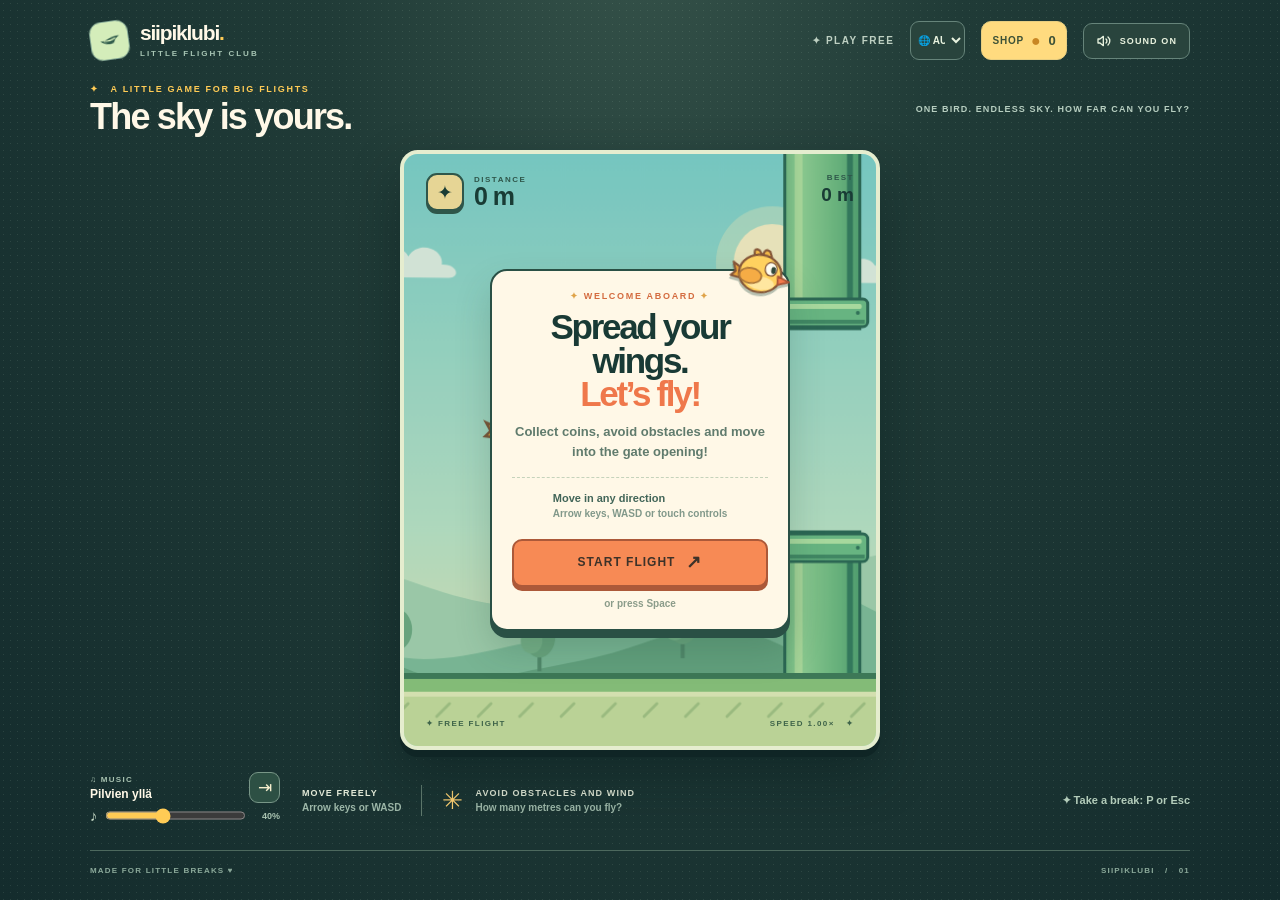
==== commit ec509f19: "Pehmennä lennon jatkuvaa nopeutumista" ====
--- a/siipiklubi.html
+++ b/siipiklubi.html
@@ -402,7 +402,7 @@
         <div class="gate-badge" id="gateBadge" hidden>SIIRRY AUKKOON →</div>
         <div class="combo-badge" id="comboBadge" hidden>✦ KOMBO 0</div>
         <div class="coin-receipt" id="coinReceipt" hidden>KOLIKOT +1 ●</div>
-        <div class="stage-stamp" data-i18n="flightMode">✦ LENTOTILA: VAPAA</div><div class="stage-stamp right"><span data-i18n="speed">VAUHTI</span> <span id="speedLabel">1.0×</span> &nbsp; ✦</div>
+        <div class="stage-stamp" data-i18n="flightMode">✦ LENTOTILA: VAPAA</div><div class="stage-stamp right"><span data-i18n="speed">VAUHTI</span> <span id="speedLabel">1.00×</span> &nbsp; ✦</div>
 
         <div class="overlay" id="overlay">
           <div class="panel" id="readyPanel">
@@ -920,7 +920,7 @@
         windRecoveryPipes = 0;
         wind = { active: false, pending: false, warning: false, warningRemaining: 0, remaining: 8, direction: 1, y: 278, elapsed: 0 };
         gate = { phase: 'idle', nextPipeCount: 4, lastDirection: -1, center: 0, gap: 130, y: -30, timer: 0 };
-        speedLabel.textContent = '1.0×';
+        speedLabel.textContent = '1.00×';
         pipes = [makePipe(Math.min(width + 65, bird.x + 560), lastGap, 0)];
         scenery = 0;
         showState('playing');
@@ -959,7 +959,7 @@
         wind.warning = false;
         gate.phase = 'idle';
         bird = { x: width * .25, y: 278, vx: 0, vy: 0 };
-        speedLabel.textContent = '1.0×';
+        speedLabel.textContent = '1.00×';
         resumeAfterShop = false;
         shopModal.hidden = true;
         showState('ready');
@@ -1333,9 +1333,11 @@
           if (coinReceiptRemaining === 0) coinReceipt.hidden = true;
         }
         flightTime += dt;
-        const speed = Math.min(300, 176 + flightTime + pipesPassed * 1.8) * (windRecoveryTime > 0 ? .8 : 1);
+        // The square-root curve keeps increasing without a cap, but slows acceleration as the flight progresses.
+        const progress = flightTime + pipesPassed * 1.8;
+        const speed = (176 + 20 * (Math.sqrt(1 + progress / 20) - 1)) * (windRecoveryTime > 0 ? .8 : 1);
         windRecoveryTime = Math.max(0, windRecoveryTime - dt);
-        const speedText = `${(speed / 176).toFixed(1)}×`;
+        const speedText = `${(speed / 176).toFixed(2)}×`;
         if (speedLabel.textContent !== speedText) speedLabel.textContent = speedText;
         scenery += speed * dt;
         distance += speed * dt / 10;
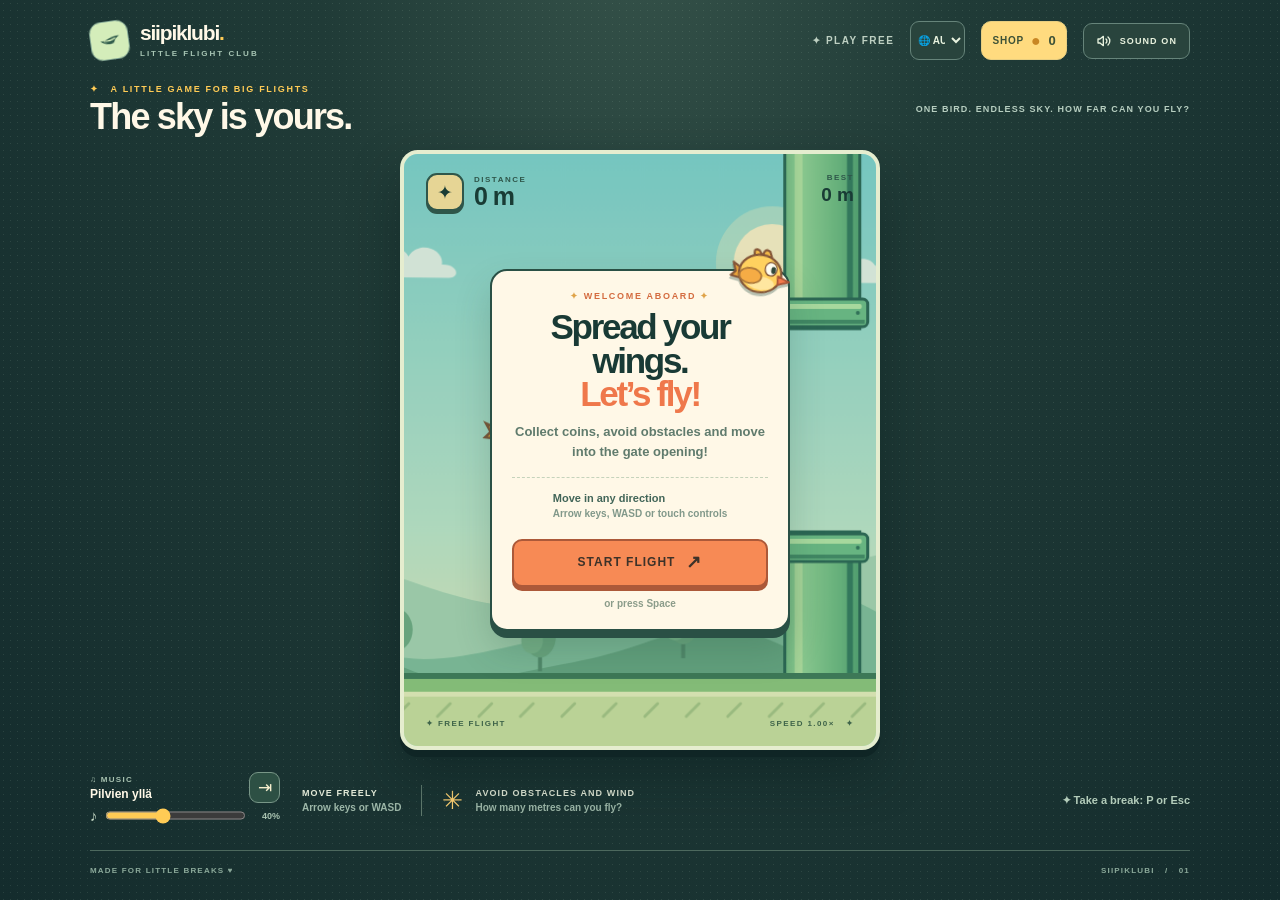
==== commit 087c2780: "Lisää saksan kieli" ====
--- a/siipiklubi.html
+++ b/siipiklubi.html
@@ -376,7 +376,7 @@
       <div class="top-actions">
         <span class="edition" data-i18n="free">✦ PELAA ILMAISEKSI</span>
         <select class="language-select" id="languageSelect" aria-label="Kieli" title="Kieli">
-          <option value="auto">🌐 AUTO</option><option value="fi">Suomi</option><option value="en">English</option><option value="uk">Українська</option><option value="ru">Русский</option><option value="sv">Svenska</option><option value="no">Norsk</option><option value="es">Español</option><option value="it">Italiano</option>
+          <option value="auto">🌐 AUTO</option><option value="fi">Suomi</option><option value="en">English</option><option value="uk">Українська</option><option value="ru">Русский</option><option value="sv">Svenska</option><option value="no">Norsk</option><option value="es">Español</option><option value="it">Italiano</option><option value="de">Deutsch</option>
         </select>
         <button class="shop-button" id="openShop" type="button" aria-label="Avaa kauppa, kolikoita 0"><span class="shop-label" data-i18n="shop">KAUPPA</span><span class="coin-mark" aria-hidden="true">●</span><strong id="coinTotal">0</strong></button>
         <button class="sound-button" id="soundButton" type="button" aria-pressed="true" aria-label="Mykistä äänet">
@@ -557,8 +557,8 @@
       const keyboard = new Set();
       const touchPointers = new Map();
       const directionByCode = { ArrowUp: 'up', KeyW: 'up', ArrowDown: 'down', KeyS: 'down', ArrowLeft: 'left', KeyA: 'left', ArrowRight: 'right', KeyD: 'right' };
-      // Language order: Finnish, English, Ukrainian, Russian, Swedish, Norwegian, Spanish, Italian.
-      const languageCodes = ['fi', 'en', 'uk', 'ru', 'sv', 'no', 'es', 'it'];
+      // Language order: Finnish, English, Ukrainian, Russian, Swedish, Norwegian, Spanish, Italian, German.
+      const languageCodes = ['fi', 'en', 'uk', 'ru', 'sv', 'no', 'es', 'it', 'de'];
       const translations = {
         language: ['Kieli', 'Language', 'Мова', 'Язык', 'Språk', 'Språk', 'Idioma', 'Lingua'],
         brandSub: ['PIENI LENTOKERHO', 'LITTLE FLIGHT CLUB', 'МАЛИЙ ЛЬОТНИЙ КЛУБ', 'МАЛЕНЬКИЙ ЛЁТНЫЙ КЛУБ', 'LILLA FLYGKLUBBEN', 'DEN LILLE FLYKLUBBEN', 'PEQUEÑO CLUB DE VUELO', 'PICCOLO CLUB DI VOLO'],
@@ -676,7 +676,32 @@
         crownDescription: ['Kultainen asu ja kruunu. Päähineet peittävät kruunun.', 'Golden outfit with a crown. Headwear covers the crown.', 'Золотий наряд із короною. Головний убір закриває корону.', 'Золотой наряд с короной. Головной убор скрывает корону.', 'Gyllene dräkt med krona. Huvudbonader döljer kronan.', 'Gyllent antrekk med krone. Hodeplagg dekker kronen.', 'Traje dorado con corona. Los sombreros cubren la corona.', 'Abito dorato con corona. I cappelli coprono la corona.'],
         rainbowDescription: ['Harvinainen sateenkaaren värinen asu.', 'A rare rainbow-coloured outfit.', 'Рідкісне райдужне вбрання.', 'Редкий радужный наряд.', 'En sällsynt regnbågsfärgad dräkt.', 'Et sjeldent regnbuefarget antrekk.', 'Un raro traje de colores arcoíris.', 'Un raro abito color arcobaleno.']
       });
+      const german = {
+        language: 'Sprache', brandSub: 'KLEINER FLUGCLUB', free: '✦ KOSTENLOS SPIELEN', shop: 'SHOP',
+        tagline: 'EIN KLEINES SPIEL FÜR GROSSE FLÜGE', headline: 'Der Himmel gehört dir.', introNote: 'EIN VOGEL. EIN ENDLOSER HIMMEL. WIE WEIT FLIEGST DU?',
+        distance: 'STRECKE', record: 'REKORD', menu: 'MENÜ', flightMode: '✦ FREIER FLUG', speed: 'TEMPO',
+        welcome: 'WILLKOMMEN AN BORD', readyTitle: 'Flügel ausbreiten.', readyAccent: 'Los geht’s!', readyInfo: 'Sammle Münzen, weiche Hindernissen aus und fliege durch die Toröffnung!',
+        controls: 'Bewege dich in alle Richtungen', controlsDetail: 'Pfeiltasten, WASD oder Touch-Steuerung', start: 'FLUG STARTEN', spaceHint: 'oder Leertaste drücken',
+        pauseKicker: 'ZEIT FÜR EINE PAUSE', pauseTitle: 'Flug', pauseAccent: 'pausiert.', pauseInfo: 'Der Himmel wartet genau dort, wo du aufgehört hast.', resume: 'FLUG FORTSETZEN', pauseHint: 'Auch P oder Esc setzt den Flug fort', retry: 'NOCHMAL FLIEGEN',
+        music: '♫ MUSIK', move: 'FREI BEWEGEN', keys: 'Pfeiltasten oder WASD', avoid: 'WEICHE HINDERNISSEN UND WIND AUS', howFar: 'Wie viele Meter fliegst du?', tip: '✦ Pause: P oder Esc', footer: 'GEMACHT FÜR KLEINE PAUSEN ♥',
+        shopKicker: '✦ KLEINER FLUGLADEN', shopTitle: 'Siipiklubi-Shop', shopIntro: 'Sammle Münzen hintereinander: Ab der dritten Münze erhältst du sofort einen Bonus, der alle drei Münzen steigt. Verdiente Boni bleiben auch nach dem Ende der Kombo erhalten. Seltene lila Münzen sind drei wert. Outfits und Accessoires verändern nur das Aussehen.',
+        styleTag: 'FINDE DEINEN STIL', skins: 'Farben und besondere Outfits', combineTag: 'MIT FARBEN KOMBINIEREN', accessories: 'Accessoires', upgradeTag: 'EINE KLEINE HILFE', upgrades: 'Verbesserungen',
+        equipped: 'AUSGERÜSTET', remove: 'ABLEGEN', equip: 'AUSRÜSTEN', purchased: 'GEKAUFT', buy: 'KAUFEN',
+        skinDescription: 'Nur Aussehen, kein Spielvorteil.', accessoryDescription: 'Mit Farben und anderen Accessoires kombinieren.', headDescription: 'Mit Farben kombinieren. Kopfbedeckungen verdecken die goldene Krone.',
+        upgradeSwift: 'Die Bewegungsgeschwindigkeit steigt um 8 %. Gegen den Wind kommst du langsam voran.', upgradeMagnet: 'Sammle Münzen aus etwas größerer Entfernung.', upgradeRoomy: 'Neue Rohröffnungen werden um 20 und Toröffnungen um 10 Einheiten breiter.', upgradeLookout: 'Du erhältst eine halbe Sekunde mehr Vorwarnung vor einem Tor.', upgradeBreeze: 'Windböen dauern etwas kürzer, bleiben aber genauso stark.',
+        home: 'Siipiklubi – zum Startbildschirm', stage: 'Siipiklubi-Spielfeld', canvas: 'Ein Vogel fliegt und weicht Hindernissen aus.', pause: 'Spiel pausieren', closeShop: 'Shop schließen', openShop: 'Shop öffnen, {n} Münzen',
+        audioGroup: 'Musik und Lautstärke', nextTrack: 'Nächstes Lied', volume: 'Lautstärke', soundOn: 'TON AN', soundOff: 'TON AUS', mute: 'Ton ausschalten', unmute: 'Ton einschalten', instructions: 'Spielanleitung', touch: 'Touch-Steuerung', up: 'Hoch', down: 'Runter', left: 'Zurück', right: 'Vorwärts',
+        need: 'Du brauchst noch {n} Münzen.', nowEquipped: '{item} ist jetzt ausgerüstet!', removed: '{item} wurde abgelegt.', bought: '{item} wurde gekauft!',
+        started: 'Der Flug hat begonnen!', paused: 'Spiel pausiert.', resumed: 'Der Flug geht weiter.', homeStatus: 'Startbildschirm. Starte einen neuen Flug.',
+        resultKicker: 'TOLLER FLUG', resultTitle: 'Toller', resultAccent: 'Flug!', resultInfo: 'Jeder Flug bringt dich ein Stück weiter.', newRecord: 'NEUER REKORD!', recordInfo: 'Ein neuer Rekord! Was für ein Flug!', resultStatus: 'Strecke: {distance} Meter, Rekord: {best} Meter.',
+        coins: 'MÜNZEN', combo: 'KOMBO', bonus: 'BONUS', coinStatus: 'Münze gesammelt: +{amount}. Kombo {combo}. Münzen: {coins}.', comboLost: 'Münze außer Reichweite – Kombo beendet.',
+        gateWarning: 'FLIEGE IN DIE ÖFFNUNG', stormWarning: 'STURMWARNUNG', strongWind: 'STARKER WIND', windRecovery: 'Der Wind hat nachgelassen. Erhole dich kurz!', cleared: 'Gut ausgewichen! Der Flug geht weiter.', passed: 'Hindernis passiert, Strecke {distance} Meter.',
+        leftDirection: 'nach links', rightDirection: 'nach rechts', gateStatus: 'Tor voraus! Fliege {direction} in die Öffnung.', stormStatus: 'Sturmwarnung! Bald weht starker Wind nach rechts.', windStatus: 'Starker Wind weht {direction}. Du kannst nach oben oder unten ausweichen.',
+        sparkleDescription: 'Ein glitzerndes Outfit; verändert nur das Aussehen.', crownDescription: 'Goldenes Outfit mit Krone. Kopfbedeckungen verdecken die Krone.', rainbowDescription: 'Ein seltenes regenbogenfarbenes Outfit.'
+      };
+      Object.entries(translations).forEach(([key, values]) => values.push(german[key]));
       const itemNames = {
+        de: ['Sonnenvogel','Himbeerwolke','Minzflügel','Abendhimmel','Pfirsichwolke','Meeresbrise','Lavendel','Schneewolke','Smaragdvogel','Perlenschimmer','Rosenglanz','Sternenschimmer','Goldkrone','Regenbogenstern','Sonnenbrille','Siipiklubi-Hut','Pilotenschal','Fliegerbrille','Partyhut','Fliege','Sternenhelm','Leichte Flügel','Kleiner Magnet','Breitere Öffnungen','Aufmerksamer Späher','Windfahne'],
         en: ['Sunbird','Raspberry Cloud','Mint Wing','Evening Sky','Peach Cloud','Sea Breeze','Lavender','Snow Cloud','Emerald Bird','Pearl Shimmer','Rose Sparkle','Star Shimmer','Golden Crown','Rainbow Star','Sunglasses','Siipiklubi Hat','Pilot Scarf','Flight Goggles','Party Hat','Bow Tie','Star Helmet','Light Wings','Little Magnet','Wider Openings','Keen Lookout','Wind Vane'],
         uk: ['Сонячна пташка','Малинова хмарка','М’ятне крило','Вечірнє небо','Персикова хмарка','Морський бриз','Лаванда','Снігова хмарка','Смарагдова пташка','Перлинне сяйво','Рожевий блиск','Зоряне сяйво','Золота корона','Райдужна зірка','Сонцезахисні окуляри','Капелюх Siipiklubi','Шарф пілота','Льотні окуляри','Святковий ковпак','Метелик','Зоряний шолом','Легкі крила','Маленький магніт','Ширші отвори','Пильний спостерігач','Флюгер'],
         ru: ['Солнечная птичка','Малиновое облачко','Мятное крыло','Вечернее небо','Персиковое облачко','Морской бриз','Лаванда','Снежное облачко','Изумрудная птичка','Жемчужное сияние','Розовый блеск','Звёздное сияние','Золотая корона','Радужная звезда','Солнцезащитные очки','Шляпа Siipiklubi','Шарф пилота','Лётные очки','Праздничный колпак','Бабочка','Звёздный шлем','Лёгкие крылья','Маленький магнит','Широкие проёмы','Зоркий наблюдатель','Флюгер'],
